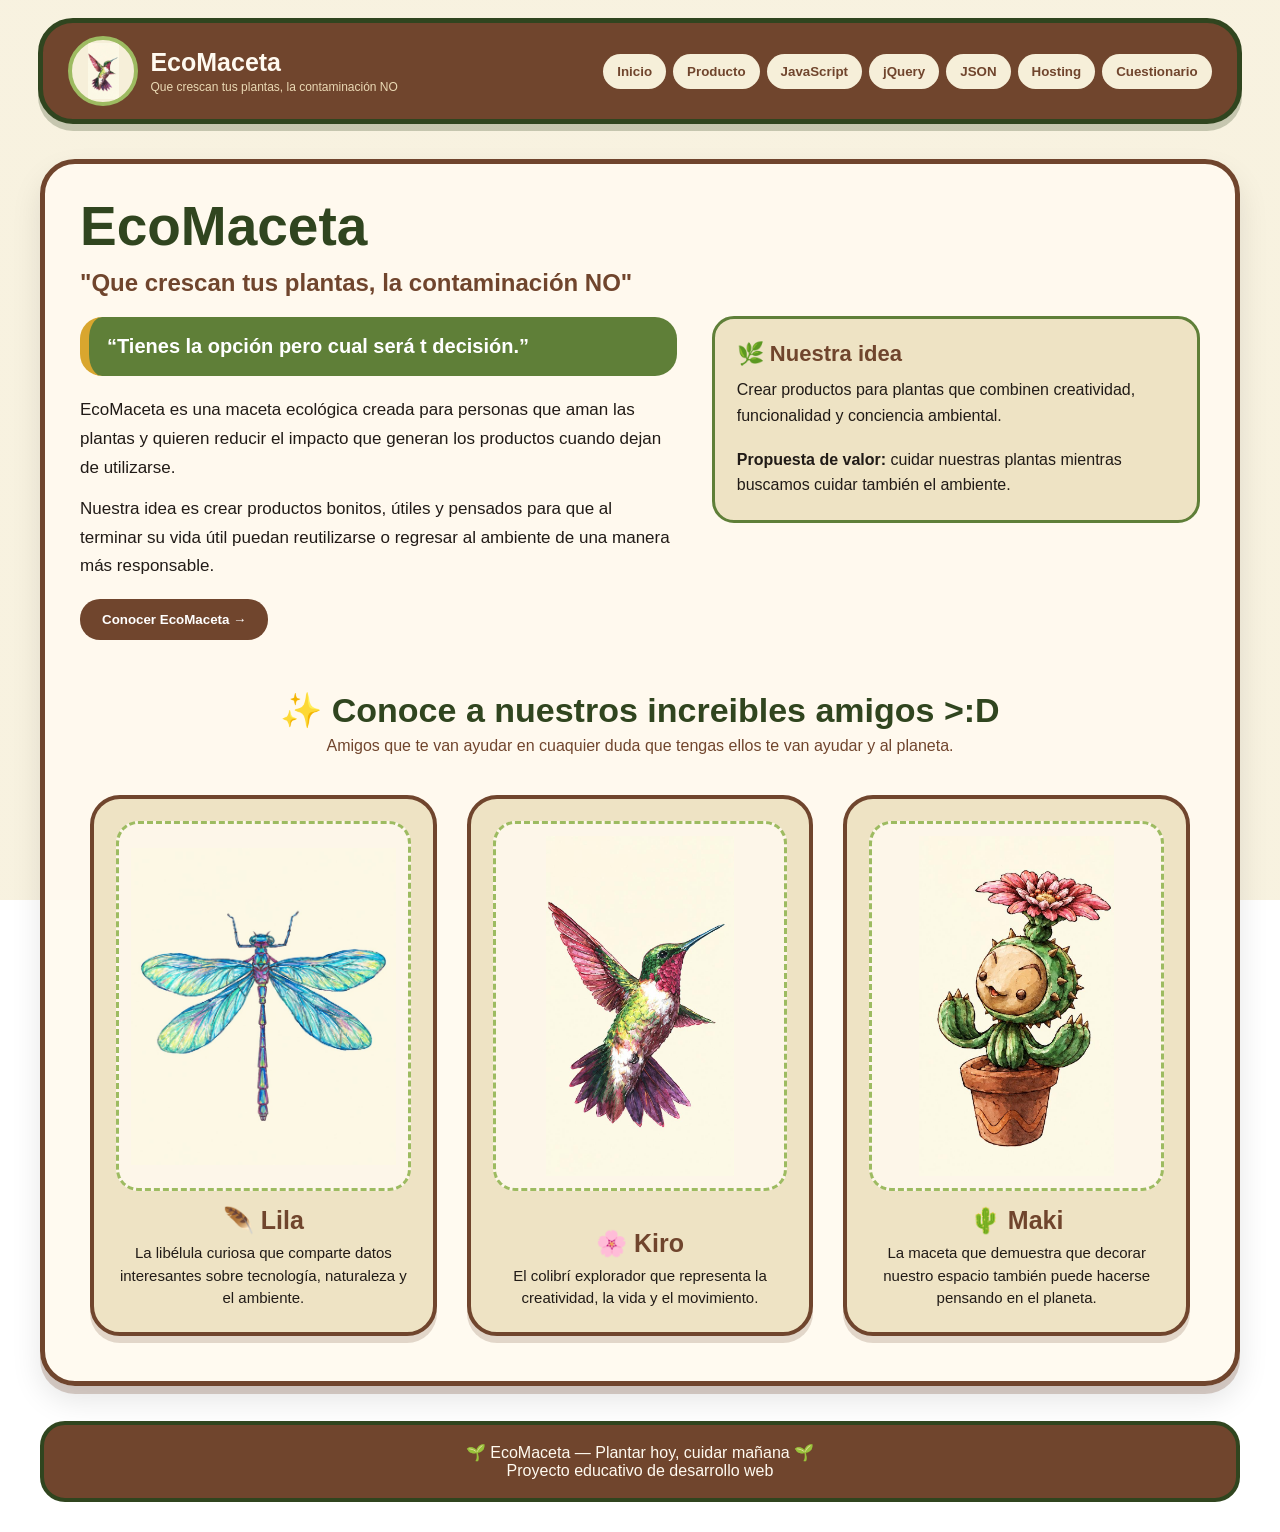
==== index.html @ 6c4f4647 "actualizado" ====
<!DOCTYPE html>
<html lang="es">

<head>

    <meta charset="UTF-8">

    <meta name="viewport" content="width=device-width, initial-scale=1.0">

    <title>EcoMaceta | No te vas arrepentir</title>


    <style>

        /* =====================================================
           PALETA DE COLORES
        ===================================================== */

        :root {

            --verde: #5F7F38;
            --verde-claro: #9DBB61;
            --verde-oscuro: #30451F;

            --cafe: #70452D;
            --cafe-claro: #A66D48;

            --crema: #F6EFD9;
            --arroz: #EEE3C4;

            --amarillo: #D9A62E;
            --rosa: #B95761;

            --negro: #211B17;
            --blanco: #FFFAF0;

        }


        /* =====================================================
           CONFIGURACIÓN GENERAL
        ===================================================== */

        * {

            margin: 0;
            padding: 0;

            box-sizing: border-box;

        }


        html {

            scroll-behavior: smooth;

        }


        body {

            font-family:
                "Trebuchet MS",
                Arial,
                sans-serif;

            color: var(--negro);


            /*
                AQUÍ PUEDES PONER TU FONDO DE PAPEL/ARROZ.

                Guarda la imagen como:

                fondo.jpg

                dentro de una carpeta llamada images.
            */

            background:

                linear-gradient(
                    rgba(246,239,217,0.82),
                    rgba(246,239,217,0.82)
                ),

                url("images/fondo.jpg");


            background-size: cover;

            background-position: center;

            background-attachment: fixed;

        }


        /* =====================================================
           ENCABEZADO
        ===================================================== */

        header {

            width: 94%;

            max-width: 1250px;

            margin: 18px auto 0;

            background: var(--cafe);

            border: 5px solid var(--verde-oscuro);

            border-radius: 35px;

            padding: 13px 25px;

            display: flex;

            justify-content: space-between;

            align-items: center;

            gap: 20px;

            box-shadow:

                0 7px 0 rgba(48,69,31,0.25);

            position: sticky;

            top: 12px;

            z-index: 1000;

        }


        /* =====================================================
           LOGO
        ===================================================== */

        .logo {

            display: flex;

            align-items: center;

            gap: 12px;

            min-width: 220px;

        }


        .logo-icon {

            width: 70px;

            height: 70px;

            background: var(--crema);

            border: 4px solid var(--verde-claro);

            border-radius: 50%;

            display: flex;

            justify-content: center;

            align-items: center;

            overflow: hidden;

            flex-shrink: 0;

        }


        /*
            AQUÍ SE MOSTRARÁ EL COLIBRÍ
        */

        .logo-icon img {

            width: 100%;

            height: 100%;

            object-fit: contain;

            padding: 3px;

        }


        .logo h1 {

            color: var(--blanco);

            font-size: 25px;

        }


        .logo p {

            color: #EAD9B4;

            font-size: 12px;

            margin-top: 3px;

        }


        /* =====================================================
           MENÚ
        ===================================================== */

        nav {

            display: flex;

            flex-wrap: wrap;

            justify-content: center;

            gap: 7px;

        }


        nav button {

            border: none;

            background: var(--crema);

            color: var(--cafe);

            padding: 10px 14px;

            border-radius: 18px;

            font-weight: bold;

            cursor: pointer;

            transition: 0.25s;

        }


        nav button:hover {

            background: var(--verde-claro);

            color: white;

            transform: translateY(-3px);

        }


        /* =====================================================
           CONTENEDOR
        ===================================================== */

        main {

            width: 94%;

            max-width: 1200px;

            margin: 35px auto;

        }


        .pagina {

            display: none;

            animation: aparecer 0.5s ease;

        }


        .pagina.activa {

            display: block;

        }


        @keyframes aparecer {

            from {

                opacity: 0;

                transform: translateY(15px);

            }

            to {

                opacity: 1;

                transform: translateY(0);

            }

        }


        /* =====================================================
           TARJETA PRINCIPAL
        ===================================================== */

        .contenedor {

            background:

                rgba(255,250,240,0.95);

            border: 5px solid var(--cafe);

            border-radius: 35px;

            padding: 35px;

            box-shadow:

                0 8px 0 rgba(112,69,45,0.25),

                0 15px 30px rgba(0,0,0,0.10);

        }


        .titulo {

            text-align: center;

            margin-bottom: 30px;

        }


        .titulo h2 {

            color: var(--verde-oscuro);

            font-size: 42px;

        }


        .titulo p {

            color: var(--cafe);

            margin-top: 8px;

            font-size: 17px;

        }


        /* =====================================================
           INICIO
        ===================================================== */

        .hero {

            display: grid;

            grid-template-columns:
                1.1fr
                0.9fr;

            gap: 35px;

            align-items: center;

        }


        .hero-text h2 {

            font-size: 55px;

            color: var(--verde-oscuro);

            line-height: 1;

        }


        .hero-text h3 {

            color: var(--cafe);

            font-size: 24px;

            margin: 15px 0;

        }


        .hero-text p {

            line-height: 1.7;

            font-size: 17px;

        }


        .frase {

            background: var(--verde);

            color: white;

            padding: 18px;

            border-radius: 22px;

            font-size: 20px;

            font-weight: bold;

            margin: 20px 0;

            border-left:

                9px solid var(--amarillo);

        }


        .boton {

            display: inline-block;

            border: none;

            background: var(--cafe);

            color: white;

            padding: 13px 22px;

            border-radius: 20px;

            margin-top: 18px;

            font-weight: bold;

            cursor: pointer;

            transition: 0.25s;

        }


        .boton:hover {

            background: var(--verde);

            transform: scale(1.04);

        }


        /* =====================================================
           ESPACIO PARA LAS 3 MASCOTAS
        ===================================================== */

        .titulo-mascotas {

            text-align: center;

            margin-top: 50px;

            margin-bottom: 25px;

        }


        .titulo-mascotas h2 {

            color: var(--verde-oscuro);

            font-size: 34px;

        }


        .titulo-mascotas p {

            color: var(--cafe);

            margin-top: 7px;

        }


        .personajes {

            display: grid;

            grid-template-columns:

                repeat(3, 1fr);

            gap: 30px;

            margin-top: 30px;

            padding: 10px;

        }


        /*
            TARJETAS GRANDES PARA LAS MASCOTAS
        */

        .personaje {

            background: var(--arroz);

            border:

                4px solid var(--cafe);

            border-radius: 30px;

            padding: 22px;

            text-align: center;

            min-height: 500px;

            display: flex;

            flex-direction: column;

            justify-content: space-between;

            transition: 0.3s;

            box-shadow:

                0 7px 0 rgba(112,69,45,0.20);

        }


        .personaje:hover {

            transform:

                translateY(-8px)
                rotate(-1deg);

            border-color: var(--verde);

            box-shadow:

                0 12px 0 rgba(95,127,56,0.25);

        }


        /*
            ESPACIO GRANDE PARA CADA DIBUJO
        */

        .personaje img {

            width: 100%;

            height: 370px;

            object-fit: contain;

            border-radius: 22px;

            background:

                rgba(255,250,240,0.85);

            border:

                3px dashed var(--verde-claro);

            padding: 12px;

            transition: 0.3s;

        }


        .personaje:hover img {

            transform: scale(1.03);

        }


        .personaje h3 {

            margin-top: 15px;

            color: var(--cafe);

            font-size: 25px;

        }


        .personaje p {

            margin-top: 7px;

            font-size: 15px;

            line-height: 1.5;

        }


        /* =====================================================
           TARJETAS DE INFORMACIÓN
        ===================================================== */

        .tarjetas {

            display: grid;

            grid-template-columns:

                repeat(2,1fr);

            gap: 20px;

        }


        .tarjeta {

            background: var(--arroz);

            border:

                3px solid var(--verde);

            border-radius: 22px;

            padding: 22px;

        }


        .tarjeta h3 {

            color: var(--cafe);

            margin-bottom: 10px;

            font-size: 22px;

        }


        .tarjeta p {

            line-height: 1.6;

        }


        .tarjeta ul {

            padding-left: 20px;

            line-height: 1.7;

        }


        /* =====================================================
           PALETA
        ===================================================== */

        .colores {

            display: flex;

            gap: 15px;

            flex-wrap: wrap;

            margin-top: 15px;

        }


        .color {

            width: 120px;

            height: 85px;

            border-radius: 18px;

            display: flex;

            align-items: end;

            justify-content: center;

            padding: 8px;

            color: white;

            font-weight: bold;

            border:

                3px solid var(--blanco);

            box-shadow:

                0 3px 8px rgba(0,0,0,0.15);

        }


        .verde {

            background: #5F7F38;

        }


        .verde2 {

            background: #9DBB61;

        }


        .cafe {

            background: #70452D;

        }


        .amarillo {

            background: #D9A62E;

        }


        .rosa {

            background: #B95761;

        }


        /* =====================================================
           CÓDIGO
        ===================================================== */

        .codigo {

            background: #211B17;

            color: #E9DBA9;

            padding: 20px;

            border-radius: 18px;

            margin-top: 20px;

            overflow-x: auto;

            font-family:

                Consolas,
                monospace;

        }


        .comparacion {

            display: grid;

            grid-template-columns:

                1fr 1fr;

            gap: 20px;

            margin-top: 20px;

        }


        .ejemplo {

            padding: 20px;

            border-radius: 20px;

            background: var(--arroz);

            border:

                3px solid var(--verde);

        }


        /* =====================================================
           DATO DE LA LIBÉLULA
        ===================================================== */

        .dato {

            display: flex;

            gap: 18px;

            align-items: center;

            background: #E6EFD0;

            border:

                4px solid var(--verde);

            border-radius: 25px;

            padding: 20px;

            margin-top: 25px;

        }


        .dato .mini {

            width: 90px;

            height: 90px;

            border-radius: 50%;

            background: var(--blanco);

            display: flex;

            align-items: center;

            justify-content: center;

            overflow: hidden;

            flex-shrink: 0;

        }


        .dato .mini img {

            width: 100%;

            height: 100%;

            object-fit: contain;

        }


        /* =====================================================
           CUESTIONARIO
        ===================================================== */

        .dialogo {

            display: flex;

            gap: 15px;

            align-items: flex-start;

            margin: 25px 0;

        }


        .avatar {

            width: 80px;

            height: 80px;

            flex-shrink: 0;

            background: var(--crema);

            border:

                4px solid var(--cafe);

            border-radius: 50%;

            display: flex;

            justify-content: center;

            align-items: center;

            overflow: hidden;

        }


        .avatar img {

            width: 100%;

            height: 100%;

            object-fit: contain;

        }


        .burbuja {

            background: var(--arroz);

            border:

                3px solid var(--cafe);

            padding: 18px 20px;

            border-radius: 20px;

            width: 100%;

        }


        .burbuja strong {

            color: var(--cafe);

            font-size: 18px;

        }


        .burbuja p {

            margin-top: 7px;

            line-height: 1.5;

        }


        .opciones {

            display: flex;

            flex-direction: column;

            gap: 8px;

            margin-top: 15px;

        }


        .opciones button {

            text-align: left;

            padding: 12px;

            border:

                2px solid var(--verde);

            border-radius: 13px;

            background: var(--blanco);

            cursor: pointer;

            transition: 0.2s;

        }


        .opciones button:hover {

            background: var(--verde-claro);

            color: white;

        }


        .resultado {

            margin-top: 12px;

            font-weight: bold;

        }


        /* =====================================================
           FOOTER
        ===================================================== */

        footer {

            text-align: center;

            margin: 30px auto;

            width: 94%;

            max-width: 1200px;

            background: var(--cafe);

            color: var(--blanco);

            padding: 18px;

            border-radius: 25px;

            border:

                4px solid var(--verde-oscuro);

        }


        /* =====================================================
           RESPONSIVE
        ===================================================== */

        @media(max-width: 900px) {

            header {

                flex-direction: column;

            }


            .hero {

                grid-template-columns: 1fr;

            }


            .personajes {

                grid-template-columns: 1fr;

            }


            .personaje {

                min-height: 500px;

            }


            .personaje img {

                height: 380px;

            }


            .tarjetas {

                grid-template-columns: 1fr;

            }


            .comparacion {

                grid-template-columns: 1fr;

            }

        }


        @media(max-width: 600px) {

            .contenedor {

                padding: 20px;

            }


            .hero-text h2 {

                font-size: 42px;

            }


            .titulo h2 {

                font-size: 32px;

            }


            nav button {

                font-size: 12px;

                padding: 8px 10px;

            }


            .personaje img {

                height: 320px;

            }

        }

    </style>

</head>


<body>


<!-- =====================================================
     ENCABEZADO
===================================================== -->

<header>


    <div class="logo">


        <!--
            EL COLIBRÍ SERÁ EL LOGO.

            Guarda tu dibujo como:

            images/colibri.png
        -->

        <div class="logo-icon">

            <img
                src="imagenes/sssssss.jpg"
                alt="Colibrí de EcoMaceta"
            >

        </div>


        <div>

            <h1>EcoMaceta</h1>

            <p>
                Que crescan tus plantas, la contaminación NO
            </p>

        </div>


    </div>


    <!-- =================================================
         MENÚ
    ================================================= -->

    <nav>

        <button
            onclick="mostrarPagina('inicio')">

            Inicio

        </button>


        <button
            onclick="mostrarPagina('producto')">

            Producto

        </button>


        <button
            onclick="mostrarPagina('javascript')">

            JavaScript

        </button>


        <button
            onclick="mostrarPagina('jquery')">

            jQuery

        </button>


        <button
            onclick="mostrarPagina('json')">

            JSON

        </button>


        <button
            onclick="mostrarPagina('hosting')">

            Hosting

        </button>


        <button
            onclick="mostrarPagina('cuestionario')">

            Cuestionario

        </button>

    </nav>


</header>



<!-- =====================================================
     CONTENIDO
===================================================== -->

<main>


<!-- =====================================================
     PÁGINA INICIO
===================================================== -->

<section
    id="inicio"
    class="pagina activa">


    <div class="contenedor">


        <div class="hero">


            <div class="hero-text">


                <h2>
                    EcoMaceta
                </h2>


                <h3>
                    "Que crescan tus plantas, la contaminación NO"
                </h3>


                <div class="frase">

                    “Tienes la opción pero cual será t decisión.”

                </div>


                <p>

                    EcoMaceta es una maceta ecológica
                    creada para personas que aman las
                    plantas y quieren reducir el impacto
                    que generan los productos cuando
                    dejan de utilizarse.

                </p>


                <p style="margin-top:12px;">

                    Nuestra idea es crear productos
                    bonitos, útiles y pensados para que
                    al terminar su vida útil puedan
                    reutilizarse o regresar al ambiente
                    de una manera más responsable.

                </p>


                <button
                    class="boton"
                    onclick="mostrarPagina('producto')">

                    Conocer EcoMaceta →

                </button>


            </div>



            <div class="tarjeta">


                <h3>
                    🌿 Nuestra idea
                </h3>


                <p>

                    Crear productos para plantas que
                    combinen creatividad, funcionalidad
                    y conciencia ambiental.

                </p>


                <br>


                <p>

                    <strong>
                        Propuesta de valor:
                    </strong>

                    cuidar nuestras plantas mientras
                    buscamos cuidar también el ambiente.

                </p>


            </div>


        </div>



        <!-- =================================================
             MASCOTAS
        ================================================= -->

        <div class="titulo-mascotas">


            <h2>
                ✨ Conoce a nuestros increibles amigos >:D
            </h2>


            <p>
                Amigos que te van ayudar en cuaquier duda que tengas ellos te van ayudar y al planeta.
            </p>


        </div>



        <div class="personajes">


            <!-- =================================================
                 LIBÉLULA
            ================================================= -->

            <div class="personaje">


                <img
                    src="imagenes/ooo.jpg"
                    alt="Libélula de EcoMaceta"
                >


                <div>

                    <h3>
                        🪶 Lila
                    </h3>


                    <p>

                        La libélula curiosa que comparte
                        datos interesantes sobre tecnología,
                        naturaleza y el ambiente.

                    </p>

                </div>


            </div>



            <!-- =================================================
                 COLIBRÍ
            ================================================= -->

            <div class="personaje">


                <img
                    src="imagenes/sssssss.jpg"
                    alt="Colibrí de EcoMaceta"
                >


                <div>

                    <h3>
                        🌸 Kiro
                    </h3>
                    
                    <p>

                        El colibrí explorador que representa
                        la creatividad, la vida y el movimiento.

                    </p>

                </div>


            </div>



            <!-- =================================================
                 MACETA
            ================================================= -->

            <div class="personaje">


                <img
                    src="imagenes/uuuuuuuuu.jpg"
                    alt="Maceta de EcoMaceta"
                >


                <div>

                    <h3>
                        🌵 Maki
                    </h3>


                    <p>

                        La maceta que demuestra que decorar
                        nuestro espacio también puede hacerse
                        pensando en el planeta.

                    </p>

                </div>


            </div>


        </div>


    </div>


</section>



<!-- =====================================================
     PÁGINA PRODUCTO
===================================================== -->

<section
    id="producto"
    class="pagina">


    <div class="contenedor">


        <div class="titulo">

            <h2>
                🌱 Nuestro producto
            </h2>

            <p>
                Una maceta que para las personas que quiere ayudar a plantar tambien no contaminen ayudando a nuestra querida madre naturaleza 
            </p>

        </div>



        <div class="tarjetas">


            <div class="tarjeta">

                <h3>
                    ¿Qué es EcoMaceta?
                </h3>

                <p>

                    EcoMaceta es una maceta diseñada
                    para cultivar diferentes tipos de
                    plantas.

                    Su característica principal es
                    buscar una alternativa más
                    responsable para cuando el producto
                    ya no se utilice.

                </p>

            </div>



            <div class="tarjeta">

                <h3>
                    🎯 Público objetivo
                </h3>

                <p>

                    Personas que tienen plantas en casa,
                    estudiantes, jóvenes, familias y
                    cualquier persona interesada en
                    decorar sus espacios de una manera
                    más amigable con el ambiente.

                </p>

            </div>



            <div class="tarjeta">

                <h3>
                    💡 Propuesta de valor
                </h3>

                <p>

                    Una maceta atractiva, funcional y
                    pensada desde el principio para
                    disminuir residuos y fomentar el
                    cuidado de las plantas.

                </p>

            </div>



            <div class="tarjeta">

                <h3>
                    💰 Precio
                </h3>

                <p>

                    El precio dependería del tamaño y
                    los materiales utilizados.

                    La idea es mantener un precio
                    accesible para estudiantes y
                    familias.

                </p>

            </div>



            <div class="tarjeta">

                <h3>
                    🛒 Forma de venta
                </h3>

                <p>

                    Se puede vender mediante redes
                    sociales, pedidos directos y
                    nuestra página web.

                </p>

            </div>



            <div class="tarjeta">

                <h3>
                    📱 Publicidad
                </h3>

                <p>

                    Se pueden utilizar Instagram,
                    TikTok y Facebook para mostrar
                    nuestros diseños, plantas,
                    personajes y consejos.

                </p>

            </div>



            <div class="tarjeta">

                <h3>
                    🚀 Lanzamiento
                </h3>

                <p>

                    Para el lanzamiento se pueden
                    publicar imágenes del producto,
                    presentar a las mascotas y crear
                    una promoción para los primeros
                    compradores.

                </p>

            </div>



            <div class="tarjeta">

                <h3>
                    💚 Servicio postventa
                </h3>

                <p>

                    Brindar recomendaciones para cuidar
                    la maceta, resolver dudas y recibir
                    comentarios de los clientes.

                </p>

            </div>


        </div>



        <!-- =================================================
             PALETA
        ================================================= -->

        <div
            class="tarjeta"
            style="margin-top:25px;">


            <h3>
                🎨 Identidad y paleta de colores
            </h3>


            <p>

                Los colores mezclan tonos naturales
                con colores cálidos para que la marca
                se vea ecológica, creativa y diferente.

            </p>


            <div class="colores">


                <div class="color verde">

                    #5F7F38

                </div>


                <div class="color verde2">

                    #9DBB61

                </div>


                <div class="color cafe">

                    #70452D

                </div>


                <div class="color amarillo">

                    #D9A62E

                </div>


                <div class="color rosa">

                    #B95761

                </div>


            </div>


        </div>


    </div>


</section>



<!-- =====================================================
     JAVASCRIPT
===================================================== -->

<section
    id="javascript"
    class="pagina">


    <div class="contenedor">


        <div class="titulo">

            <h2>
                💻 JavaScript
            </h2>

            <p>
                El comportamiento de una página web.
            </p>

        </div>


        <div class="tarjeta">

            <h3>
                ¿Qué es JavaScript?
            </h3>

            <p>

                JavaScript es un lenguaje de programación
                utilizado para agregar interactividad y
                comportamiento a las páginas web.

            </p>


            <br>


            <p>

                HTML crea la estructura,
                CSS se encarga del diseño y
                JavaScript permite que la página
                reaccione a las acciones del usuario.

            </p>

        </div>



        <div class="comparacion">


            <div class="ejemplo">

                <h3>
                    HTML
                </h3>

                <p>
                    Crea la estructura de la página.
                </p>

            </div>


            <div class="ejemplo">

                <h3>
                    CSS
                </h3>

                <p>
                    Controla colores, tamaños y diseño.
                </p>

            </div>


            <div class="ejemplo">

                <h3>
                    JavaScript
                </h3>

                <p>
                    Agrega acciones e interactividad.
                </p>

            </div>


        </div>



        <div class="codigo">

<pre>
let producto = "EcoMaceta";

function saludar() {

    alert("¡Bienvenido a EcoMaceta!");

}

document
    .querySelector("#saludo")
    .addEventListener("click", saludar);
</pre>

        </div>



        <button
            id="saludo"
            class="boton">

            Probar JavaScript

        </button>


    </div>


</section>



<!-- =====================================================
     JQUERY
===================================================== -->

<section
    id="jquery"
    class="pagina">


    <div class="contenedor">


        <div class="titulo">

            <h2>
                ✨ jQuery
            </h2>

            <p>
                Una librería que facilita el uso de JavaScript.
            </p>

        </div>



        <div class="tarjeta">

            <h3>
                ¿Qué es jQuery?
            </h3>

            <p>

                jQuery es una librería de JavaScript
                que nació para hacer más sencilla
                la manipulación de elementos,
                eventos, animaciones y efectos
                en páginas web.

            </p>


            <br>


            <p>

                Una de sus características más
                conocidas es el uso del símbolo
                <strong>$</strong> para seleccionar
                elementos.

            </p>

        </div>



        <div class="codigo">

<pre>
$("#mensaje").fadeIn();

$("#menu").slideToggle();
</pre>

        </div>



        <div
            class="tarjeta"
            style="margin-top:20px;">


            <h3>
                Ventajas
            </h3>


            <ul>

                <li>
                    Sintaxis sencilla.
                </li>

                <li>
                    Facilita algunas animaciones.
                </li>

                <li>
                    Fue muy útil para compatibilidad
                    entre navegadores.
                </li>

            </ul>


            <br>


            <h3>
                Desventajas
            </h3>


            <ul>

                <li>
                    JavaScript moderno puede hacer
                    muchas de estas tareas sin jQuery.
                </li>

                <li>
                    Puede ser innecesario en proyectos
                    pequeños.
                </li>

            </ul>


        </div>


    </div>


</section>



<!-- =====================================================
     JSON
===================================================== -->

<section
    id="json"
    class="pagina">


    <div class="contenedor">


        <div class="titulo">

            <h2>
                📦 JSON
            </h2>

            <p>
                Datos organizados para que las aplicaciones puedan comunicarse.
            </p>

        </div>



        <div class="tarjeta">

            <h3>
                ¿Qué significa JSON?
            </h3>

            <p>

                JSON significa JavaScript Object
                Notation.

                Es un formato utilizado para organizar
                y transmitir información entre
                aplicaciones y servidores.

            </p>

        </div>



        <div class="comparacion">


            <div class="ejemplo">

                <h3>
                    Objeto JavaScript
                </h3>


                <div class="codigo">

<pre>
const planta = {

    nombre: "Cactus",

    color: "verde",

    precio: 8

};
</pre>

                </div>

            </div>



            <div class="ejemplo">

                <h3>
                    JSON
                </h3>


                <div class="codigo">

<pre>
{

    "nombre": "Cactus",

    "color": "verde",

    "precio": 8

}
</pre>

                </div>

            </div>


        </div>



        <!-- =================================================
             DATO DE LA LIBÉLULA
        ================================================= -->

        <div class="dato">


            <div class="mini">

                <img
                    src="imagenes/uuuuuuuuu.jpg"
                    alt="Libélula">

            </div>


            <div>

                <strong>
                    Lila dice:
                </strong>


                <p>

                    “¡Dato curioso! JSON permite que
                    una página web pueda recibir
                    información organizada desde
                    un servidor o una API apoco no esta chido??!!”

                </p>

            </div>


        </div>


    </div>


</section>



<!-- =====================================================
     HOSTING Y DOMINIOS
===================================================== -->

<section
    id="hosting"
    class="pagina">


    <div class="contenedor">


        <div class="titulo">

            <h2>
                🌐 Web Hosting y Dominios
            </h2>

            <p>
                ¿Cómo llega una página web a Internet?
            </p>

        </div>



        <div class="tarjetas">


            <div class="tarjeta">

                <h3>
                    ☁️ Web Hosting
                </h3>

                <p>

                    Es el servicio que permite guardar
                    los archivos de una página web
                    en un servidor para que otras
                    personas puedan acceder a ella
                    mediante Internet.

                </p>

            </div>



            <div class="tarjeta">

                <h3>
                    📌 Tipos de Hosting
                </h3>

                <ul>

                    <li>
                        Hosting compartido.
                    </li>

                    <li>
                        VPS.
                    </li>

                    <li>
                        Hosting en la nube.
                    </li>

                </ul>

            </div>



            <div class="tarjeta">

                <h3>
                    ▲ Vercel
                </h3>

                <p>

                    Vercel permite desplegar proyectos
                    web conectando un repositorio de
                    código para que pueda estar
                    disponible públicamente en Internet.

                </p>

            </div>



            <div class="tarjeta">

                <h3>
                    🔗 Dominio
                </h3>

                <p>

                    Un dominio es el nombre que
                    utilizamos para encontrar una
                    página web.

                </p>


                <br>


                <strong>
                    ecomaceta.com
                </strong>

            </div>



            <div class="tarjeta">

                <h3>
                    🌎 TLD
                </h3>

                <p>

                    Es la parte final de un dominio.

                </p>


                <br>


                <strong>
                    .com &nbsp; .net &nbsp; .org
                </strong>

            </div>



            <div class="tarjeta">

                <h3>
                    📂 Subdominio
                </h3>

                <p>

                    Es una sección adicional
                    de un dominio.

                </p>


                <br>


                <strong>
                    blog.ecomaceta.com
                </strong>

            </div>


        </div>



        <div
            class="tarjeta"
            style="margin-top:25px;">


            <h3>
                🔄 Propagación DNS
            </h3>


            <p>

                Cuando se conecta un dominio con
                un sitio web, los cambios de DNS
                pueden tardar un tiempo en actualizarse
                y llegar a diferentes servidores.

            </p>


            <div class="frase">

                Dominio
                →
                DNS
                →
                Servidor
                →
                Página web

            </div>


        </div>


    </div>


</section>



<!-- =====================================================
     CUESTIONARIO
===================================================== -->

<section
    id="cuestionario"
    class="pagina">


    <div class="contenedor">


        <div class="titulo">

            <h2>
                🧠 Cuestionario Web
            </h2>

            <p>

                ¡Ayuda a nuestras mascotas a
                comprobar cuánto aprendiste!

            </p>

        </div>



        <!-- PREGUNTA 1 -->

        <div class="dialogo">


            <div class="avatar">

                <img
                    src="imagenes/ooo.jpg"
                    alt="Lila">

            </div>


            <div class="burbuja">


                <strong>
                    Lila, la libélula:
                </strong>


                <p>

                    ¿Qué tecnología se utiliza
                    principalmente para agregar
                    comportamiento e interactividad
                    a una página web?

                </p>



                <div class="opciones">


                    <button
                        onclick="respuesta(this,false)">

                        A) HTML

                    </button>


                    <button
                        onclick="respuesta(this,false)">

                        B) CSS

                    </button>


                    <button
                        onclick="respuesta(this,true)">

                        C) JavaScript

                    </button>


                    <button
                        onclick="respuesta(this,false)">

                        D) JSON

                    </button>


                </div>


                <div class="resultado"></div>


            </div>


        </div>



        <!-- PREGUNTA 2 -->

        <div class="dialogo">


            <div class="avatar">

                <img
                    src="imagenes/ooo.jpg"
                    alt="Kiro">

            </div>


            <div class="burbuja">


                <strong>
                    Kiro, el colibrí:
                </strong>


                <p>

                    ¿Para qué sirve principalmente JSON?

                </p>



                <div class="opciones">


                    <button
                        onclick="respuesta(this,false)">

                        A) Para cambiar colores

                    </button>


                    <button
                        onclick="respuesta(this,true)">

                        B) Para organizar e intercambiar datos

                    </button>


                    <button
                        onclick="respuesta(this,false)">

                        C) Para crear dominios

                    </button>


                    <button
                        onclick="respuesta(this,false)">

                        D) Para editar imágenes

                    </button>


                </div>


                <div class="resultado"></div>


            </div>


        </div>



        <!-- PREGUNTA 3 -->

        <div class="dialogo">


            <div class="avatar">

                <img
                    src="imagenes/ooo.jpg"
                    alt="Maki">

            </div>


            <div class="burbuja">


                <strong>
                    Maki, la maceta:
                </strong>


                <p>
                    ¿Qué es un dominio?
                </p>



                <div class="opciones">


                    <button
                        onclick="respuesta(this,true)">

                        A) El nombre utilizado para encontrar un sitio web

                    </button>


                    <button
                        onclick="respuesta(this,false)">

                        B) Un lenguaje de programación

                    </button>


                    <button
                        onclick="respuesta(this,false)">

                        C) Un tipo de planta

                    </button>


                    <button
                        onclick="respuesta(this,false)">

                        D) Una imagen para una página

                    </button>


                </div>


                <div class="resultado"></div>


            </div>


        </div>



        <!-- PREGUNTA 4 -->

        <div class="dialogo">


            <div class="avatar">

                <img
                    src="imagenes/ooo.jpg"
                    alt="Lila">

            </div>


            <div class="burbuja">


                <strong>
                    Lila:
                </strong>


                <p>

                    ¿Qué hace principalmente un
                    servicio de Web Hosting?

                </p>



                <div class="opciones">


                    <button
                        onclick="respuesta(this,false)">

                        A) Crea dibujos

                    </button>


                    <button
                        onclick="respuesta(this,false)">

                        B) Cambia el nombre de una planta

                    </button>


                    <button
                        onclick="respuesta(this,true)">

                        C) Guarda los archivos del sitio para que pueda ser accesible

                    </button>


                    <button
                        onclick="respuesta(this,false)">

                        D) Crea preguntas

                    </button>


                </div>


                <div class="resultado"></div>


            </div>


        </div>



        <!-- PREGUNTA 5 -->

        <div class="dialogo">


            <div class="avatar">

                <img
                    src="imagenes/ooo.jpg"
                    alt="Kiro">

            </div>


            <div class="burbuja">


                <strong>
                    Kiro:
                </strong>


                <p>

                    ¿Cuál de estos es un ejemplo
                    de TLD?

                </p>



                <div class="opciones">


                    <button
                        onclick="respuesta(this,false)">

                        A) www

                    </button>


                    <button
                        onclick="respuesta(this,true)">

                        B) .com

                    </button>


                    <button
                        onclick="respuesta(this,false)">

                        C) https

                    </button>


                    <button
                        onclick="respuesta(this,false)">

                        D) HTML

                    </button>


                </div>


                <div class="resultado"></div>


            </div>


        </div>



        <!-- PREGUNTA 6 -->

        <div class="dialogo">


            <div class="avatar">

                <img
                    src="imagenes/ooo.jpg"
                    alt="Maki">

            </div>


            <div class="burbuja">


                <strong>
                    Maki:
                </strong>


                <p>

                    ¿Qué tecnología se caracteriza
                    por utilizar el símbolo "$"
                    para seleccionar elementos?

                </p>



                <div class="opciones">


                    <button
                        onclick="respuesta(this,false)">

                        A) JSON

                    </button>


                    <button
                        onclick="respuesta(this,false)">

                        B) HTML

                    </button>


                    <button
                        onclick="respuesta(this,true)">

                        C) jQuery

                    </button>


                    <button
                        onclick="respuesta(this,false)">

                        D) DNS

                    </button>


                </div>


                <div class="resultado"></div>


            </div>


        </div>



        <div class="dato">


            <div class="mini">

                <img
                    src="imagenes/ooo.jpg"
                    alt="Libélula">

            </div>


            <div>

                <strong>
                    Lila dice:
                </strong>


                <p>

                    " aver si tas buso ”

                </p>

            </div>


        </div>


    </div>


</section>


</main>



<!-- =====================================================
     PIE DE PÁGINA
===================================================== -->

<footer>

    🌱 EcoMaceta — Plantar hoy, cuidar mañana 🌱

    <br>

    Proyecto educativo de desarrollo web

</footer>



<!-- =====================================================
     JAVASCRIPT
===================================================== -->

<script>


    /* =====================================================
       CAMBIAR ENTRE PÁGINAS
    ===================================================== */

    function mostrarPagina(id) {


        const paginas =
            document.querySelectorAll(".pagina");


        paginas.forEach(function(pagina) {

            pagina.classList.remove("activa");

        });


        const paginaSeleccionada =
            document.getElementById(id);


        paginaSeleccionada
            .classList
            .add("activa");


        window.scrollTo({

            top: 0,

            behavior: "smooth"

        });

    }



    /* =====================================================
       RESPUESTAS DEL CUESTIONARIO
    ===================================================== */

    function respuesta(boton, correcta) {


        const contenedor =
            boton.parentElement;


        const resultado =
            contenedor.nextElementSibling;


        const botones =
            contenedor.querySelectorAll("button");


        botones.forEach(function(boton) {

            boton.disabled = true;

        });


        if (correcta) {


            resultado.textContent =
                "✓ ¡Correcto! la mera verdura 🌱";


            resultado.style.color =
                "#5F7F38";


        } else {


            resultado.textContent =
                "✗ No es correcto.Mejor nadota ";


            resultado.style.color =
                "#B95761";

        }

    }



    /* =====================================================
       EVENTO DE JAVASCRIPT
    ===================================================== */

    const botonSaludo =
        document.querySelector("#saludo");


    if (botonSaludo) {


        botonSaludo.addEventListener(
            "click",

            function() {


                alert(

                    "🌱 ¡Bienvenido a EcoMaceta! " +

                    "Gracias por considerar al medio ambiente " +

                    "y aprender sobre desarrollo web."

                );

            }

        );

    }


</script>


</body>

</html>
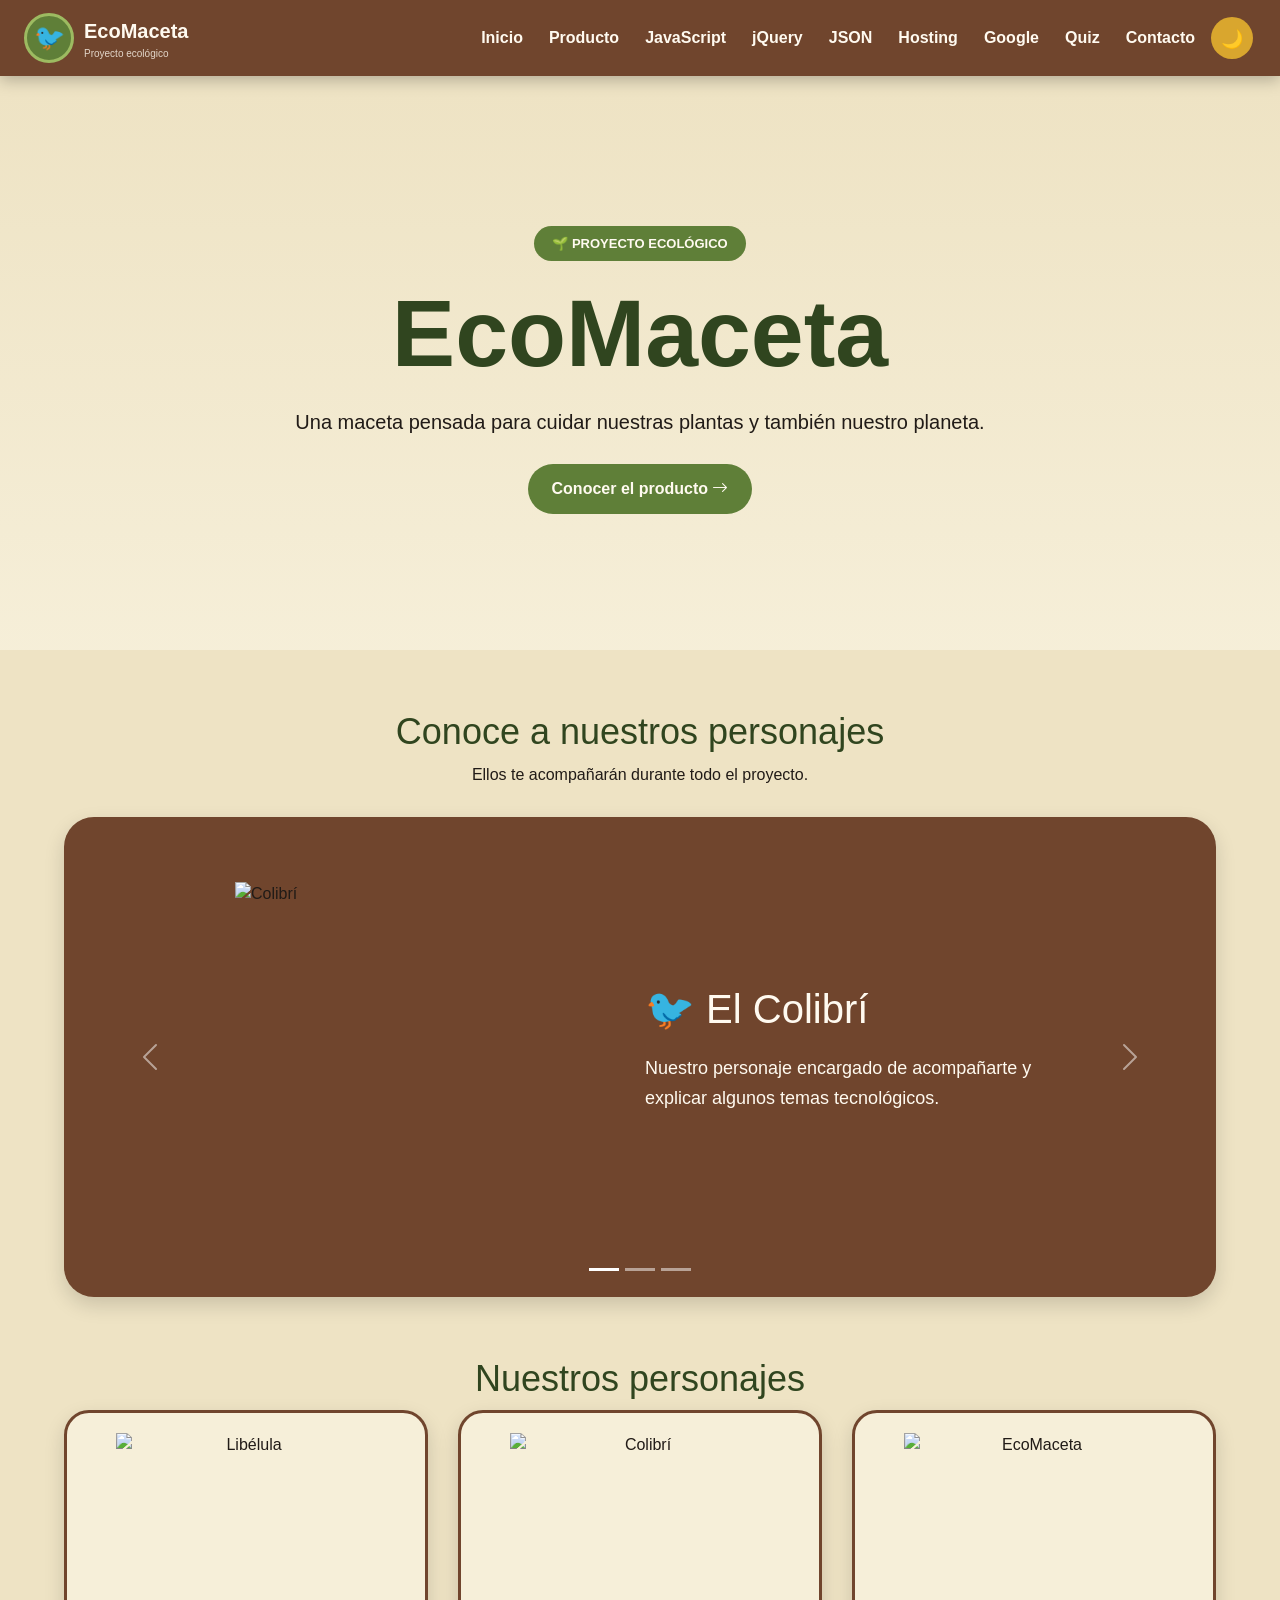
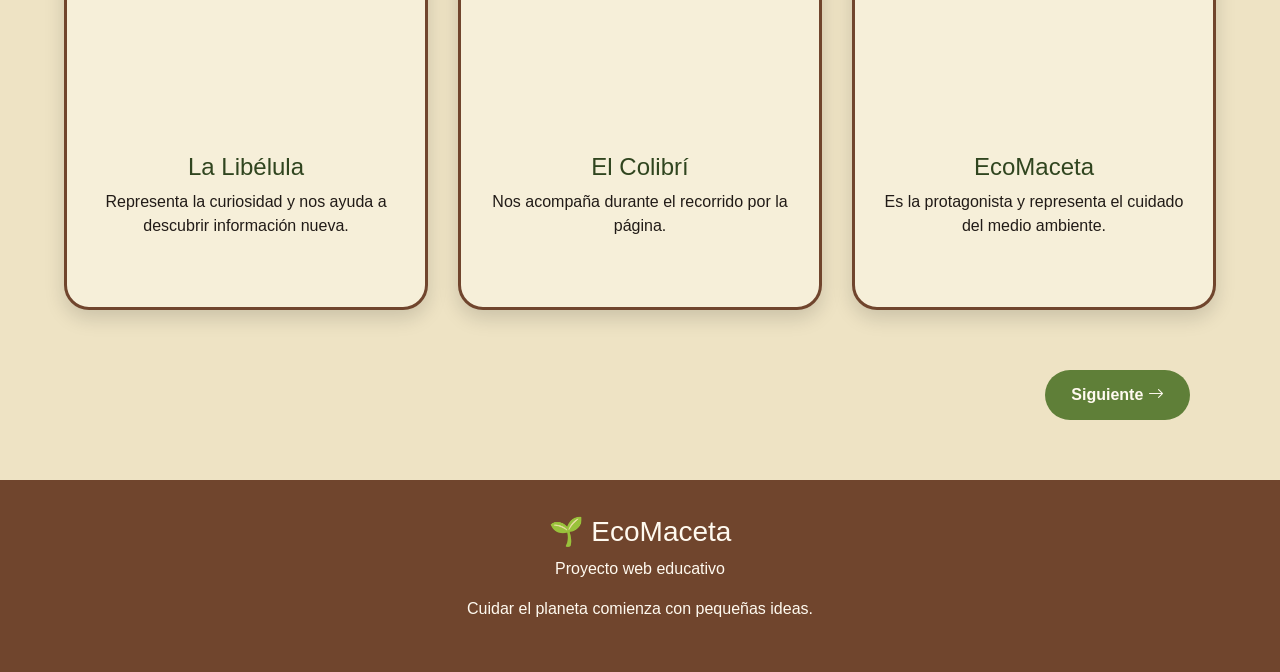
==== commit 90aac992: "windows" ====
--- a/index.html
+++ b/index.html
@@ -7,1165 +7,20 @@
 
     <meta name="viewport" content="width=device-width, initial-scale=1.0">
 
-    <title>EcoMaceta | No te vas arrepentir</title>
-
-
-    <style>
-
-        /* =====================================================
-           PALETA DE COLORES
-        ===================================================== */
-
-        :root {
-
-            --verde: #5F7F38;
-            --verde-claro: #9DBB61;
-            --verde-oscuro: #30451F;
-
-            --cafe: #70452D;
-            --cafe-claro: #A66D48;
-
-            --crema: #F6EFD9;
-            --arroz: #EEE3C4;
-
-            --amarillo: #D9A62E;
-            --rosa: #B95761;
-
-            --negro: #211B17;
-            --blanco: #FFFAF0;
-
-        }
-
-
-        /* =====================================================
-           CONFIGURACIÓN GENERAL
-        ===================================================== */
-
-        * {
-
-            margin: 0;
-            padding: 0;
-
-            box-sizing: border-box;
-
-        }
-
-
-        html {
-
-            scroll-behavior: smooth;
-
-        }
-
-
-        body {
-
-            font-family:
-                "Trebuchet MS",
-                Arial,
-                sans-serif;
-
-            color: var(--negro);
-
-
-            /*
-                AQUÍ PUEDES PONER TU FONDO DE PAPEL/ARROZ.
-
-                Guarda la imagen como:
-
-                fondo.jpg
-
-                dentro de una carpeta llamada images.
-            */
-
-            background:
-
-                linear-gradient(
-                    rgba(246,239,217,0.82),
-                    rgba(246,239,217,0.82)
-                ),
-
-                url("images/fondo.jpg");
-
-
-            background-size: cover;
-
-            background-position: center;
-
-            background-attachment: fixed;
-
-        }
-
-
-        /* =====================================================
-           ENCABEZADO
-        ===================================================== */
-
-        header {
-
-            width: 94%;
-
-            max-width: 1250px;
-
-            margin: 18px auto 0;
-
-            background: var(--cafe);
-
-            border: 5px solid var(--verde-oscuro);
-
-            border-radius: 35px;
-
-            padding: 13px 25px;
-
-            display: flex;
-
-            justify-content: space-between;
-
-            align-items: center;
-
-            gap: 20px;
-
-            box-shadow:
-
-                0 7px 0 rgba(48,69,31,0.25);
-
-            position: sticky;
-
-            top: 12px;
-
-            z-index: 1000;
-
-        }
-
-
-        /* =====================================================
-           LOGO
-        ===================================================== */
-
-        .logo {
-
-            display: flex;
-
-            align-items: center;
-
-            gap: 12px;
-
-            min-width: 220px;
-
-        }
-
-
-        .logo-icon {
-
-            width: 70px;
-
-            height: 70px;
-
-            background: var(--crema);
-
-            border: 4px solid var(--verde-claro);
-
-            border-radius: 50%;
-
-            display: flex;
-
-            justify-content: center;
-
-            align-items: center;
-
-            overflow: hidden;
-
-            flex-shrink: 0;
-
-        }
-
-
-        /*
-            AQUÍ SE MOSTRARÁ EL COLIBRÍ
-        */
-
-        .logo-icon img {
-
-            width: 100%;
-
-            height: 100%;
-
-            object-fit: contain;
-
-            padding: 3px;
-
-        }
-
-
-        .logo h1 {
-
-            color: var(--blanco);
-
-            font-size: 25px;
-
-        }
-
-
-        .logo p {
-
-            color: #EAD9B4;
-
-            font-size: 12px;
-
-            margin-top: 3px;
-
-        }
-
-
-        /* =====================================================
-           MENÚ
-        ===================================================== */
-
-        nav {
-
-            display: flex;
-
-            flex-wrap: wrap;
-
-            justify-content: center;
-
-            gap: 7px;
-
-        }
-
-
-        nav button {
-
-            border: none;
-
-            background: var(--crema);
-
-            color: var(--cafe);
-
-            padding: 10px 14px;
-
-            border-radius: 18px;
-
-            font-weight: bold;
-
-            cursor: pointer;
-
-            transition: 0.25s;
-
-        }
-
-
-        nav button:hover {
-
-            background: var(--verde-claro);
-
-            color: white;
-
-            transform: translateY(-3px);
-
-        }
-
-
-        /* =====================================================
-           CONTENEDOR
-        ===================================================== */
-
-        main {
-
-            width: 94%;
-
-            max-width: 1200px;
-
-            margin: 35px auto;
-
-        }
-
-
-        .pagina {
-
-            display: none;
-
-            animation: aparecer 0.5s ease;
-
-        }
-
-
-        .pagina.activa {
-
-            display: block;
-
-        }
-
-
-        @keyframes aparecer {
-
-            from {
-
-                opacity: 0;
-
-                transform: translateY(15px);
-
-            }
-
-            to {
-
-                opacity: 1;
-
-                transform: translateY(0);
-
-            }
-
-        }
-
-
-        /* =====================================================
-           TARJETA PRINCIPAL
-        ===================================================== */
-
-        .contenedor {
-
-            background:
-
-                rgba(255,250,240,0.95);
-
-            border: 5px solid var(--cafe);
-
-            border-radius: 35px;
-
-            padding: 35px;
-
-            box-shadow:
-
-                0 8px 0 rgba(112,69,45,0.25),
-
-                0 15px 30px rgba(0,0,0,0.10);
-
-        }
-
-
-        .titulo {
-
-            text-align: center;
-
-            margin-bottom: 30px;
-
-        }
-
-
-        .titulo h2 {
-
-            color: var(--verde-oscuro);
-
-            font-size: 42px;
-
-        }
-
-
-        .titulo p {
-
-            color: var(--cafe);
-
-            margin-top: 8px;
-
-            font-size: 17px;
-
-        }
-
-
-        /* =====================================================
-           INICIO
-        ===================================================== */
-
-        .hero {
-
-            display: grid;
-
-            grid-template-columns:
-                1.1fr
-                0.9fr;
-
-            gap: 35px;
-
-            align-items: center;
-
-        }
-
-
-        .hero-text h2 {
-
-            font-size: 55px;
-
-            color: var(--verde-oscuro);
-
-            line-height: 1;
-
-        }
-
-
-        .hero-text h3 {
-
-            color: var(--cafe);
-
-            font-size: 24px;
-
-            margin: 15px 0;
-
-        }
-
-
-        .hero-text p {
-
-            line-height: 1.7;
-
-            font-size: 17px;
-
-        }
-
-
-        .frase {
-
-            background: var(--verde);
-
-            color: white;
-
-            padding: 18px;
-
-            border-radius: 22px;
-
-            font-size: 20px;
-
-            font-weight: bold;
-
-            margin: 20px 0;
-
-            border-left:
-
-                9px solid var(--amarillo);
-
-        }
-
-
-        .boton {
-
-            display: inline-block;
-
-            border: none;
-
-            background: var(--cafe);
-
-            color: white;
-
-            padding: 13px 22px;
-
-            border-radius: 20px;
-
-            margin-top: 18px;
-
-            font-weight: bold;
-
-            cursor: pointer;
-
-            transition: 0.25s;
-
-        }
-
-
-        .boton:hover {
-
-            background: var(--verde);
-
-            transform: scale(1.04);
-
-        }
-
-
-        /* =====================================================
-           ESPACIO PARA LAS 3 MASCOTAS
-        ===================================================== */
-
-        .titulo-mascotas {
-
-            text-align: center;
-
-            margin-top: 50px;
-
-            margin-bottom: 25px;
-
-        }
-
-
-        .titulo-mascotas h2 {
-
-            color: var(--verde-oscuro);
-
-            font-size: 34px;
-
-        }
-
-
-        .titulo-mascotas p {
-
-            color: var(--cafe);
-
-            margin-top: 7px;
-
-        }
-
-
-        .personajes {
-
-            display: grid;
-
-            grid-template-columns:
-
-                repeat(3, 1fr);
-
-            gap: 30px;
-
-            margin-top: 30px;
-
-            padding: 10px;
-
-        }
-
-
-        /*
-            TARJETAS GRANDES PARA LAS MASCOTAS
-        */
-
-        .personaje {
-
-            background: var(--arroz);
-
-            border:
-
-                4px solid var(--cafe);
-
-            border-radius: 30px;
-
-            padding: 22px;
-
-            text-align: center;
-
-            min-height: 500px;
-
-            display: flex;
-
-            flex-direction: column;
-
-            justify-content: space-between;
-
-            transition: 0.3s;
-
-            box-shadow:
-
-                0 7px 0 rgba(112,69,45,0.20);
-
-        }
-
-
-        .personaje:hover {
-
-            transform:
-
-                translateY(-8px)
-                rotate(-1deg);
-
-            border-color: var(--verde);
-
-            box-shadow:
-
-                0 12px 0 rgba(95,127,56,0.25);
-
-        }
-
-
-        /*
-            ESPACIO GRANDE PARA CADA DIBUJO
-        */
-
-        .personaje img {
-
-            width: 100%;
-
-            height: 370px;
-
-            object-fit: contain;
-
-            border-radius: 22px;
-
-            background:
-
-                rgba(255,250,240,0.85);
-
-            border:
-
-                3px dashed var(--verde-claro);
-
-            padding: 12px;
-
-            transition: 0.3s;
-
-        }
-
-
-        .personaje:hover img {
-
-            transform: scale(1.03);
-
-        }
-
-
-        .personaje h3 {
-
-            margin-top: 15px;
-
-            color: var(--cafe);
-
-            font-size: 25px;
-
-        }
-
-
-        .personaje p {
-
-            margin-top: 7px;
-
-            font-size: 15px;
-
-            line-height: 1.5;
-
-        }
-
-
-        /* =====================================================
-           TARJETAS DE INFORMACIÓN
-        ===================================================== */
-
-        .tarjetas {
-
-            display: grid;
-
-            grid-template-columns:
-
-                repeat(2,1fr);
-
-            gap: 20px;
-
-        }
-
-
-        .tarjeta {
-
-            background: var(--arroz);
-
-            border:
-
-                3px solid var(--verde);
-
-            border-radius: 22px;
-
-            padding: 22px;
-
-        }
-
-
-        .tarjeta h3 {
-
-            color: var(--cafe);
-
-            margin-bottom: 10px;
-
-            font-size: 22px;
-
-        }
-
-
-        .tarjeta p {
-
-            line-height: 1.6;
-
-        }
-
-
-        .tarjeta ul {
-
-            padding-left: 20px;
-
-            line-height: 1.7;
-
-        }
-
-
-        /* =====================================================
-           PALETA
-        ===================================================== */
-
-        .colores {
-
-            display: flex;
-
-            gap: 15px;
-
-            flex-wrap: wrap;
-
-            margin-top: 15px;
-
-        }
-
-
-        .color {
-
-            width: 120px;
-
-            height: 85px;
-
-            border-radius: 18px;
-
-            display: flex;
-
-            align-items: end;
-
-            justify-content: center;
-
-            padding: 8px;
-
-            color: white;
-
-            font-weight: bold;
-
-            border:
-
-                3px solid var(--blanco);
-
-            box-shadow:
-
-                0 3px 8px rgba(0,0,0,0.15);
-
-        }
-
-
-        .verde {
-
-            background: #5F7F38;
-
-        }
-
-
-        .verde2 {
-
-            background: #9DBB61;
-
-        }
-
-
-        .cafe {
-
-            background: #70452D;
-
-        }
-
-
-        .amarillo {
-
-            background: #D9A62E;
-
-        }
-
-
-        .rosa {
-
-            background: #B95761;
-
-        }
-
-
-        /* =====================================================
-           CÓDIGO
-        ===================================================== */
-
-        .codigo {
-
-            background: #211B17;
-
-            color: #E9DBA9;
-
-            padding: 20px;
-
-            border-radius: 18px;
-
-            margin-top: 20px;
-
-            overflow-x: auto;
-
-            font-family:
-
-                Consolas,
-                monospace;
-
-        }
-
-
-        .comparacion {
-
-            display: grid;
-
-            grid-template-columns:
-
-                1fr 1fr;
-
-            gap: 20px;
-
-            margin-top: 20px;
-
-        }
-
-
-        .ejemplo {
-
-            padding: 20px;
-
-            border-radius: 20px;
-
-            background: var(--arroz);
-
-            border:
-
-                3px solid var(--verde);
-
-        }
-
-
-        /* =====================================================
-           DATO DE LA LIBÉLULA
-        ===================================================== */
-
-        .dato {
-
-            display: flex;
-
-            gap: 18px;
-
-            align-items: center;
-
-            background: #E6EFD0;
-
-            border:
-
-                4px solid var(--verde);
-
-            border-radius: 25px;
-
-            padding: 20px;
-
-            margin-top: 25px;
-
-        }
-
-
-        .dato .mini {
-
-            width: 90px;
-
-            height: 90px;
-
-            border-radius: 50%;
-
-            background: var(--blanco);
-
-            display: flex;
-
-            align-items: center;
-
-            justify-content: center;
-
-            overflow: hidden;
-
-            flex-shrink: 0;
-
-        }
-
-
-        .dato .mini img {
-
-            width: 100%;
-
-            height: 100%;
-
-            object-fit: contain;
-
-        }
-
-
-        /* =====================================================
-           CUESTIONARIO
-        ===================================================== */
-
-        .dialogo {
-
-            display: flex;
-
-            gap: 15px;
-
-            align-items: flex-start;
-
-            margin: 25px 0;
-
-        }
-
-
-        .avatar {
-
-            width: 80px;
-
-            height: 80px;
-
-            flex-shrink: 0;
-
-            background: var(--crema);
-
-            border:
-
-                4px solid var(--cafe);
-
-            border-radius: 50%;
-
-            display: flex;
-
-            justify-content: center;
-
-            align-items: center;
-
-            overflow: hidden;
-
-        }
-
-
-        .avatar img {
-
-            width: 100%;
-
-            height: 100%;
-
-            object-fit: contain;
-
-        }
-
-
-        .burbuja {
-
-            background: var(--arroz);
-
-            border:
-
-                3px solid var(--cafe);
-
-            padding: 18px 20px;
-
-            border-radius: 20px;
-
-            width: 100%;
-
-        }
-
-
-        .burbuja strong {
-
-            color: var(--cafe);
-
-            font-size: 18px;
-
-        }
-
-
-        .burbuja p {
-
-            margin-top: 7px;
-
-            line-height: 1.5;
-
-        }
-
-
-        .opciones {
-
-            display: flex;
-
-            flex-direction: column;
-
-            gap: 8px;
-
-            margin-top: 15px;
-
-        }
-
-
-        .opciones button {
-
-            text-align: left;
-
-            padding: 12px;
-
-            border:
-
-                2px solid var(--verde);
-
-            border-radius: 13px;
-
-            background: var(--blanco);
-
-            cursor: pointer;
-
-            transition: 0.2s;
-
-        }
-
-
-        .opciones button:hover {
-
-            background: var(--verde-claro);
-
-            color: white;
-
-        }
-
-
-        .resultado {
-
-            margin-top: 12px;
-
-            font-weight: bold;
-
-        }
-
-
-        /* =====================================================
-           FOOTER
-        ===================================================== */
-
-        footer {
-
-            text-align: center;
-
-            margin: 30px auto;
-
-            width: 94%;
-
-            max-width: 1200px;
-
-            background: var(--cafe);
-
-            color: var(--blanco);
-
-            padding: 18px;
-
-            border-radius: 25px;
-
-            border:
-
-                4px solid var(--verde-oscuro);
-
-        }
-
-
-        /* =====================================================
-           RESPONSIVE
-        ===================================================== */
-
-        @media(max-width: 900px) {
-
-            header {
-
-                flex-direction: column;
-
-            }
-
-
-            .hero {
-
-                grid-template-columns: 1fr;
-
-            }
-
-
-            .personajes {
-
-                grid-template-columns: 1fr;
-
-            }
-
-
-            .personaje {
-
-                min-height: 500px;
-
-            }
-
-
-            .personaje img {
-
-                height: 380px;
-
-            }
-
-
-            .tarjetas {
-
-                grid-template-columns: 1fr;
-
-            }
-
-
-            .comparacion {
-
-                grid-template-columns: 1fr;
-
-            }
-
-        }
-
-
-        @media(max-width: 600px) {
-
-            .contenedor {
-
-                padding: 20px;
-
-            }
-
-
-            .hero-text h2 {
-
-                font-size: 42px;
-
-            }
-
-
-            .titulo h2 {
-
-                font-size: 32px;
-
-            }
-
-
-            nav button {
-
-                font-size: 12px;
-
-                padding: 8px 10px;
-
-            }
-
-
-            .personaje img {
-
-                height: 320px;
-
-            }
-
-        }
-
-    </style>
+    <title>EcoMaceta | Proyecto Web</title>
+
+    <!-- BOOTSTRAP -->
+    <link
+        href="https://cdn.jsdelivr.net/npm/bootstrap@5.3.3/dist/css/bootstrap.min.css"
+        rel="stylesheet">
+
+    <!-- ICONOS BOOTSTRAP -->
+    <link
+        rel="stylesheet"
+        href="https://cdn.jsdelivr.net/npm/bootstrap-icons@1.11.3/font/bootstrap-icons.min.css">
+
+    <!-- NUESTRO CSS -->
+    <link rel="stylesheet" href="style.css">
 
 </head>
 
@@ -1173,725 +28,620 @@
 <body>
 
 
-<!-- =====================================================
-     ENCABEZADO
-===================================================== -->
+<!-- =========================================================
+     MENÚ
+========================================================= -->
 
 <header>
 
-
-    <div class="logo">
-
-
-        <!--
-            EL COLIBRÍ SERÁ EL LOGO.
-
-            Guarda tu dibujo como:
-
-            images/colibri.png
-        -->
-
-        <div class="logo-icon">
-
-            <img
-                src="imagenes/sssssss.jpg"
-                alt="Colibrí de EcoMaceta"
-            >
+    <nav class="navbar navbar-expand-lg fixed-top">
+
+        <div class="container-fluid px-4">
+
+            <!-- LOGO -->
+
+            <a
+                href="#"
+                class="navbar-brand logo"
+                onclick="mostrarPagina('inicio')">
+
+                <div class="logo-circular">
+                    🐦
+                </div>
+
+                <div>
+
+                    <strong>EcoMaceta</strong>
+
+                    <small>
+                        Proyecto ecológico
+                    </small>
+
+                </div>
+
+            </a>
+
+
+            <!-- BOTÓN RESPONSIVE -->
+
+            <button
+                class="navbar-toggler"
+                type="button"
+                data-bs-toggle="collapse"
+                data-bs-target="#menu">
+
+                <span class="navbar-toggler-icon"></span>
+
+            </button>
+
+
+            <!-- MENÚ -->
+
+            <div
+                class="collapse navbar-collapse"
+                id="menu">
+
+                <ul class="navbar-nav ms-auto align-items-lg-center">
+
+                    <li class="nav-item">
+                        <button onclick="mostrarPagina('inicio')">
+                            Inicio
+                        </button>
+                    </li>
+
+                    <li class="nav-item">
+                        <button onclick="mostrarPagina('producto')">
+                            Producto
+                        </button>
+                    </li>
+
+                    <li class="nav-item">
+                        <button onclick="mostrarPagina('javascript')">
+                            JavaScript
+                        </button>
+                    </li>
+
+                    <li class="nav-item">
+                        <button onclick="mostrarPagina('jquery')">
+                            jQuery
+                        </button>
+                    </li>
+
+                    <li class="nav-item">
+                        <button onclick="mostrarPagina('json')">
+                            JSON
+                        </button>
+                    </li>
+
+                    <li class="nav-item">
+                        <button onclick="mostrarPagina('hosting')">
+                            Hosting
+                        </button>
+                    </li>
+
+                    <li class="nav-item">
+                        <button onclick="mostrarPagina('google')">
+                            Google
+                        </button>
+                    </li>
+
+                    <li class="nav-item">
+                        <button onclick="mostrarPagina('quiz')">
+                            Quiz
+                        </button>
+                    </li>
+
+                    <li class="nav-item">
+                        <button onclick="mostrarPagina('contacto')">
+                            Contacto
+                        </button>
+                    </li>
+
+                    <li class="nav-item">
+
+                        <button
+                            id="modoBoton"
+                            class="modo-boton"
+                            onclick="cambiarModo()">
+
+                            🌙
+
+                        </button>
+
+                    </li>
+
+                </ul>
+
+            </div>
 
         </div>
 
-
-        <div>
-
-            <h1>EcoMaceta</h1>
+    </nav>
+
+</header>
+
+
+
+<!-- =========================================================
+     INICIO
+========================================================= -->
+
+<main id="inicio" class="pagina activa">
+
+
+    <section class="hero">
+
+        <div class="hero-contenido">
+
+            <span class="etiqueta">
+                🌱 PROYECTO ECOLÓGICO
+            </span>
+
+            <h1>
+                EcoMaceta
+            </h1>
 
             <p>
-                Que crescan tus plantas, la contaminación NO
+                Una maceta pensada para cuidar nuestras
+                plantas y también nuestro planeta.
             </p>
 
+            <button
+                class="btn btn-eco"
+                onclick="mostrarPagina('producto')">
+
+                Conocer el producto
+                <i class="bi bi-arrow-right"></i>
+
+            </button>
+
         </div>
 
-
-    </div>
-
-
-    <!-- =================================================
-         MENÚ
-    ================================================= -->
-
-    <nav>
-
-        <button
-            onclick="mostrarPagina('inicio')">
-
-            Inicio
-
-        </button>
-
-
-        <button
-            onclick="mostrarPagina('producto')">
-
-            Producto
-
-        </button>
-
-
-        <button
-            onclick="mostrarPagina('javascript')">
-
-            JavaScript
-
-        </button>
-
-
-        <button
-            onclick="mostrarPagina('jquery')">
-
-            jQuery
-
-        </button>
-
-
-        <button
-            onclick="mostrarPagina('json')">
-
-            JSON
-
-        </button>
-
-
-        <button
-            onclick="mostrarPagina('hosting')">
-
-            Hosting
-
-        </button>
-
-
-        <button
-            onclick="mostrarPagina('cuestionario')">
-
-            Cuestionario
-
-        </button>
-
-    </nav>
-
-
-</header>
-
-
-
-<!-- =====================================================
-     CONTENIDO
-===================================================== -->
-
-<main>
-
-
-<!-- =====================================================
-     PÁGINA INICIO
-===================================================== -->
-
-<section
-    id="inicio"
-    class="pagina activa">
-
-
-    <div class="contenedor">
-
-
-        <div class="hero">
-
-
-            <div class="hero-text">
-
-
-                <h2>
+    </section>
+
+
+
+    <!-- CARRUSEL -->
+
+    <section class="seccion">
+
+        <h2 class="titulo-seccion">
+            Conoce a nuestros personajes
+        </h2>
+
+        <p class="subtitulo">
+            Ellos te acompañarán durante todo el proyecto.
+        </p>
+
+
+        <div
+            id="carruselPersonajes"
+            class="carousel slide carousel-fade carrusel"
+            data-bs-ride="carousel"
+            data-bs-interval="3500">
+
+
+            <!-- INDICADORES -->
+
+            <div class="carousel-indicators">
+
+                <button
+                    type="button"
+                    data-bs-target="#carruselPersonajes"
+                    data-bs-slide-to="0"
+                    class="active">
+                </button>
+
+                <button
+                    type="button"
+                    data-bs-target="#carruselPersonajes"
+                    data-bs-slide-to="1">
+                </button>
+
+                <button
+                    type="button"
+                    data-bs-target="#carruselPersonajes"
+                    data-bs-slide-to="2">
+                </button>
+
+            </div>
+
+
+            <!-- CONTENIDO DEL CARRUSEL -->
+
+            <div class="carousel-inner">
+
+
+                <!-- COLIBRÍ -->
+
+                <div class="carousel-item active">
+
+                    <div class="slide-personaje">
+
+                        <div class="imagen-carrusel">
+
+                            <img
+                                src="imagenes/colibri.png"
+                                alt="Colibrí">
+
+                        </div>
+
+                        <div class="texto-carrusel">
+
+                            <h2>
+                                🐦 El Colibrí
+                            </h2>
+
+                            <p>
+                                Nuestro personaje encargado
+                                de acompañarte y explicar
+                                algunos temas tecnológicos.
+                            </p>
+
+                        </div>
+
+                    </div>
+
+                </div>
+
+
+                <!-- LIBÉLULA -->
+
+                <div class="carousel-item">
+
+                    <div class="slide-personaje">
+
+                        <div class="imagen-carrusel">
+
+                            <img
+                                src="imagenes/libelula.png"
+                                alt="Libélula">
+
+                        </div>
+
+                        <div class="texto-carrusel">
+
+                            <h2>
+                                🪶 La Libélula
+                            </h2>
+
+                            <p>
+                                Es curiosa y ayuda a descubrir
+                                información interesante sobre
+                                el proyecto.
+                            </p>
+
+                        </div>
+
+                    </div>
+
+                </div>
+
+
+                <!-- MACETA -->
+
+                <div class="carousel-item">
+
+                    <div class="slide-personaje">
+
+                        <div class="imagen-carrusel">
+
+                            <img
+                                src="imagenes/maceta.png"
+                                alt="EcoMaceta">
+
+                        </div>
+
+                        <div class="texto-carrusel">
+
+                            <h2>
+                                🌱 EcoMaceta
+                            </h2>
+
+                            <p>
+                                Es la protagonista del proyecto
+                                y representa nuestra idea
+                                ecológica.
+                            </p>
+
+                        </div>
+
+                    </div>
+
+                </div>
+
+            </div>
+
+
+            <!-- ANTERIOR -->
+
+            <button
+                class="carousel-control-prev"
+                type="button"
+                data-bs-target="#carruselPersonajes"
+                data-bs-slide="prev">
+
+                <span class="carousel-control-prev-icon"></span>
+
+            </button>
+
+
+            <!-- SIGUIENTE -->
+
+            <button
+                class="carousel-control-next"
+                type="button"
+                data-bs-target="#carruselPersonajes"
+                data-bs-slide="next">
+
+                <span class="carousel-control-next-icon"></span>
+
+            </button>
+
+        </div>
+
+    </section>
+
+
+    <!-- PERSONAJES -->
+
+    <section class="seccion">
+
+        <h2 class="titulo-seccion">
+            Nuestros personajes
+        </h2>
+
+
+        <div class="personajes">
+
+
+            <div class="personaje">
+
+                <div class="imagen-personaje">
+
+                    <img
+                        src="imagenes/libelula.png"
+                        alt="Libélula">
+
+                </div>
+
+                <h3>
+                    La Libélula
+                </h3>
+
+                <p>
+                    Representa la curiosidad y nos ayuda
+                    a descubrir información nueva.
+                </p>
+
+            </div>
+
+
+            <div class="personaje">
+
+                <div class="imagen-personaje">
+
+                    <img
+                        src="imagenes/colibri.png"
+                        alt="Colibrí">
+
+                </div>
+
+                <h3>
+                    El Colibrí
+                </h3>
+
+                <p>
+                    Nos acompaña durante el recorrido
+                    por la página.
+                </p>
+
+            </div>
+
+
+            <div class="personaje">
+
+                <div class="imagen-personaje">
+
+                    <img
+                        src="imagenes/maceta.png"
+                        alt="EcoMaceta">
+
+                </div>
+
+                <h3>
                     EcoMaceta
-                </h2>
-
+                </h3>
+
+                <p>
+                    Es la protagonista y representa
+                    el cuidado del medio ambiente.
+                </p>
+
+            </div>
+
+
+        </div>
+
+    </section>
+
+
+</main>
+
+
+
+<!-- =========================================================
+     PRODUCTO
+========================================================= -->
+
+<main id="producto" class="pagina">
+
+    <section class="contenido">
+
+        <span class="etiqueta">
+            🌱 PRODUCTO
+        </span>
+
+        <h2>
+            Conoce EcoMaceta
+        </h2>
+
+        <p>
+            EcoMaceta es una maceta pensada para personas
+            que disfrutan tener plantas y que también
+            quieren tener una mayor conciencia sobre
+            el cuidado del medio ambiente.
+        </p>
+
+
+        <h3>
+            Público objetivo
+        </h3>
+
+        <p>
+            Está dirigida principalmente a estudiantes,
+            familias, personas que tienen plantas y
+            personas interesadas en productos ecológicos.
+        </p>
+
+
+        <h3>
+            Propuesta de valor
+        </h3>
+
+        <p>
+            EcoMaceta busca combinar diseño, utilidad
+            y conciencia ambiental en un mismo producto.
+        </p>
+
+
+        <div class="tarjetas">
+
+
+            <div class="tarjeta">
+
+                <div class="icono-circular">
+                    🌱
+                </div>
 
                 <h3>
-                    "Que crescan tus plantas, la contaminación NO"
+                    Ecológica
                 </h3>
 
-
-                <div class="frase">
-
-                    “Tienes la opción pero cual será t decisión.”
-
+                <p>
+                    Busca disminuir el impacto que puede
+                    tener una maceta cuando deja de utilizarse.
+                </p>
+
+            </div>
+
+
+            <div class="tarjeta">
+
+                <div class="icono-circular">
+                    💧
                 </div>
 
-
-                <p>
-
-                    EcoMaceta es una maceta ecológica
-                    creada para personas que aman las
-                    plantas y quieren reducir el impacto
-                    que generan los productos cuando
-                    dejan de utilizarse.
-
-                </p>
-
-
-                <p style="margin-top:12px;">
-
-                    Nuestra idea es crear productos
-                    bonitos, útiles y pensados para que
-                    al terminar su vida útil puedan
-                    reutilizarse o regresar al ambiente
-                    de una manera más responsable.
-
-                </p>
-
-
-                <button
-                    class="boton"
-                    onclick="mostrarPagina('producto')">
-
-                    Conocer EcoMaceta →
-
-                </button>
-
-
-            </div>
-
+                <h3>
+                    Práctica
+                </h3>
+
+                <p>
+                    Está pensada para utilizarse fácilmente
+                    en el cuidado diario de las plantas.
+                </p>
+
+            </div>
 
 
             <div class="tarjeta">
 
+                <div class="icono-circular">
+                    🌎
+                </div>
 
                 <h3>
-                    🌿 Nuestra idea
+                    Responsable
                 </h3>
 
-
-                <p>
-
-                    Crear productos para plantas que
-                    combinen creatividad, funcionalidad
-                    y conciencia ambiental.
-
-                </p>
-
-
-                <br>
-
-
-                <p>
-
-                    <strong>
-                        Propuesta de valor:
-                    </strong>
-
-                    cuidar nuestras plantas mientras
-                    buscamos cuidar también el ambiente.
-
-                </p>
-
+                <p>
+                    Promueve una mayor conciencia
+                    sobre el cuidado del planeta.
+                </p>
 
             </div>
 
 
         </div>
 
-
-
-        <!-- =================================================
-             MASCOTAS
-        ================================================= -->
-
-        <div class="titulo-mascotas">
-
-
-            <h2>
-                ✨ Conoce a nuestros increibles amigos >:D
-            </h2>
-
-
-            <p>
-                Amigos que te van ayudar en cuaquier duda que tengas ellos te van ayudar y al planeta.
-            </p>
-
-
-        </div>
-
-
-
-        <div class="personajes">
-
-
-            <!-- =================================================
-                 LIBÉLULA
-            ================================================= -->
-
-            <div class="personaje">
-
-
-                <img
-                    src="imagenes/ooo.jpg"
-                    alt="Libélula de EcoMaceta"
-                >
-
-
-                <div>
-
-                    <h3>
-                        🪶 Lila
-                    </h3>
-
-
-                    <p>
-
-                        La libélula curiosa que comparte
-                        datos interesantes sobre tecnología,
-                        naturaleza y el ambiente.
-
-                    </p>
-
-                </div>
-
-
-            </div>
-
-
-
-            <!-- =================================================
-                 COLIBRÍ
-            ================================================= -->
-
-            <div class="personaje">
-
-
-                <img
-                    src="imagenes/sssssss.jpg"
-                    alt="Colibrí de EcoMaceta"
-                >
-
-
-                <div>
-
-                    <h3>
-                        🌸 Kiro
-                    </h3>
-                    
-                    <p>
-
-                        El colibrí explorador que representa
-                        la creatividad, la vida y el movimiento.
-
-                    </p>
-
-                </div>
-
-
-            </div>
-
-
-
-            <!-- =================================================
-                 MACETA
-            ================================================= -->
-
-            <div class="personaje">
-
-
-                <img
-                    src="imagenes/uuuuuuuuu.jpg"
-                    alt="Maceta de EcoMaceta"
-                >
-
-
-                <div>
-
-                    <h3>
-                        🌵 Maki
-                    </h3>
-
-
-                    <p>
-
-                        La maceta que demuestra que decorar
-                        nuestro espacio también puede hacerse
-                        pensando en el planeta.
-
-                    </p>
-
-                </div>
-
-
-            </div>
-
-
-        </div>
-
-
-    </div>
-
-
-</section>
-
-
-
-<!-- =====================================================
-     PÁGINA PRODUCTO
-===================================================== -->
-
-<section
-    id="producto"
-    class="pagina">
-
-
-    <div class="contenedor">
-
-
-        <div class="titulo">
-
-            <h2>
-                🌱 Nuestro producto
-            </h2>
-
-            <p>
-                Una maceta que para las personas que quiere ayudar a plantar tambien no contaminen ayudando a nuestra querida madre naturaleza 
-            </p>
-
-        </div>
-
-
-
-        <div class="tarjetas">
-
-
-            <div class="tarjeta">
-
-                <h3>
-                    ¿Qué es EcoMaceta?
-                </h3>
-
-                <p>
-
-                    EcoMaceta es una maceta diseñada
-                    para cultivar diferentes tipos de
-                    plantas.
-
-                    Su característica principal es
-                    buscar una alternativa más
-                    responsable para cuando el producto
-                    ya no se utilice.
-
-                </p>
-
-            </div>
-
-
-
-            <div class="tarjeta">
-
-                <h3>
-                    🎯 Público objetivo
-                </h3>
-
-                <p>
-
-                    Personas que tienen plantas en casa,
-                    estudiantes, jóvenes, familias y
-                    cualquier persona interesada en
-                    decorar sus espacios de una manera
-                    más amigable con el ambiente.
-
-                </p>
-
-            </div>
-
-
-
-            <div class="tarjeta">
-
-                <h3>
-                    💡 Propuesta de valor
-                </h3>
-
-                <p>
-
-                    Una maceta atractiva, funcional y
-                    pensada desde el principio para
-                    disminuir residuos y fomentar el
-                    cuidado de las plantas.
-
-                </p>
-
-            </div>
-
-
-
-            <div class="tarjeta">
-
-                <h3>
-                    💰 Precio
-                </h3>
-
-                <p>
-
-                    El precio dependería del tamaño y
-                    los materiales utilizados.
-
-                    La idea es mantener un precio
-                    accesible para estudiantes y
-                    familias.
-
-                </p>
-
-            </div>
-
-
-
-            <div class="tarjeta">
-
-                <h3>
-                    🛒 Forma de venta
-                </h3>
-
-                <p>
-
-                    Se puede vender mediante redes
-                    sociales, pedidos directos y
-                    nuestra página web.
-
-                </p>
-
-            </div>
-
-
-
-            <div class="tarjeta">
-
-                <h3>
-                    📱 Publicidad
-                </h3>
-
-                <p>
-
-                    Se pueden utilizar Instagram,
-                    TikTok y Facebook para mostrar
-                    nuestros diseños, plantas,
-                    personajes y consejos.
-
-                </p>
-
-            </div>
-
-
-
-            <div class="tarjeta">
-
-                <h3>
-                    🚀 Lanzamiento
-                </h3>
-
-                <p>
-
-                    Para el lanzamiento se pueden
-                    publicar imágenes del producto,
-                    presentar a las mascotas y crear
-                    una promoción para los primeros
-                    compradores.
-
-                </p>
-
-            </div>
-
-
-
-            <div class="tarjeta">
-
-                <h3>
-                    💚 Servicio postventa
-                </h3>
-
-                <p>
-
-                    Brindar recomendaciones para cuidar
-                    la maceta, resolver dudas y recibir
-                    comentarios de los clientes.
-
-                </p>
-
-            </div>
-
-
-        </div>
-
-
-
-        <!-- =================================================
-             PALETA
-        ================================================= -->
-
-        <div
-            class="tarjeta"
-            style="margin-top:25px;">
-
-
-            <h3>
-                🎨 Identidad y paleta de colores
-            </h3>
-
-
-            <p>
-
-                Los colores mezclan tonos naturales
-                con colores cálidos para que la marca
-                se vea ecológica, creativa y diferente.
-
-            </p>
-
-
-            <div class="colores">
-
-
-                <div class="color verde">
-
-                    #5F7F38
-
-                </div>
-
-
-                <div class="color verde2">
-
-                    #9DBB61
-
-                </div>
-
-
-                <div class="color cafe">
-
-                    #70452D
-
-                </div>
-
-
-                <div class="color amarillo">
-
-                    #D9A62E
-
-                </div>
-
-
-                <div class="color rosa">
-
-                    #B95761
-
-                </div>
-
-
-            </div>
-
-
-        </div>
-
-
-    </div>
-
-
-</section>
-
-
-
-<!-- =====================================================
+    </section>
+
+</main>
+
+
+
+<!-- =========================================================
      JAVASCRIPT
-===================================================== -->
-
-<section
-    id="javascript"
-    class="pagina">
-
-
-    <div class="contenedor">
-
-
-        <div class="titulo">
-
-            <h2>
-                💻 JavaScript
-            </h2>
-
-            <p>
-                El comportamiento de una página web.
-            </p>
-
-        </div>
-
-
-        <div class="tarjeta">
-
-            <h3>
-                ¿Qué es JavaScript?
-            </h3>
-
-            <p>
-
-                JavaScript es un lenguaje de programación
-                utilizado para agregar interactividad y
-                comportamiento a las páginas web.
-
-            </p>
-
-
-            <br>
-
-
-            <p>
-
-                HTML crea la estructura,
-                CSS se encarga del diseño y
-                JavaScript permite que la página
-                reaccione a las acciones del usuario.
-
-            </p>
-
-        </div>
-
+========================================================= -->
+
+<main id="javascript" class="pagina">
+
+    <section class="contenido">
+
+        <span class="etiqueta">
+            💻 TECNOLOGÍA
+        </span>
+
+        <h2>
+            JavaScript Vanilla
+        </h2>
+
+        <p>
+            JavaScript es un lenguaje de programación que
+            permite agregar interacción y comportamiento
+            a las páginas web.
+        </p>
 
 
         <div class="comparacion">
 
 
-            <div class="ejemplo">
+            <div>
 
                 <h3>
                     HTML
                 </h3>
 
                 <p>
-                    Crea la estructura de la página.
-                </p>
-
-            </div>
-
-
-            <div class="ejemplo">
+                    Se utiliza para crear la estructura
+                    de la página.
+                </p>
+
+            </div>
+
+
+            <div>
 
                 <h3>
                     CSS
                 </h3>
 
                 <p>
-                    Controla colores, tamaños y diseño.
-                </p>
-
-            </div>
-
-
-            <div class="ejemplo">
+                    Se utiliza para el diseño
+                    y la apariencia.
+                </p>
+
+            </div>
+
+
+            <div>
 
                 <h3>
                     JavaScript
                 </h3>
 
                 <p>
-                    Agrega acciones e interactividad.
+                    Agrega interacción y comportamiento.
                 </p>
 
             </div>
@@ -1900,1232 +650,1413 @@
         </div>
 
 
-
-        <div class="codigo">
-
-<pre>
-let producto = "EcoMaceta";
-
-function saludar() {
-
-    alert("¡Bienvenido a EcoMaceta!");
+        <h3>
+            Variables
+        </h3>
+
+        <pre><code>let nombre = "EcoMaceta";
+let precio = 10;</code></pre>
+
+
+        <h3>
+            Funciones
+        </h3>
+
+        <pre><code>function saludar() {
+    alert("Hola desde EcoMaceta");
+}</code></pre>
+
+
+        <h3>
+            Eventos
+        </h3>
+
+        <p>
+            Los eventos permiten que la página responda
+            a acciones del usuario, como hacer clic
+            en un botón.
+        </p>
+
+    </section>
+
+</main>
+
+
+
+<!-- =========================================================
+     JQUERY
+========================================================= -->
+
+<main id="jquery" class="pagina">
+
+    <section class="contenido">
+
+        <span class="etiqueta">
+            ⚙️ JAVASCRIPT
+        </span>
+
+        <h2>
+            jQuery
+        </h2>
+
+        <p>
+            jQuery es una biblioteca de JavaScript
+            que facilita algunas tareas comunes
+            al desarrollar páginas web.
+        </p>
+
+
+        <h3>
+            ¿Para qué sirve?
+        </h3>
+
+        <p>
+            Puede facilitar el trabajo con elementos
+            HTML, eventos y efectos.
+        </p>
+
+
+        <h3>
+            Ejemplo
+        </h3>
+
+        <pre><code>$("#boton").click(function() {
+    alert("Hola");
+});</code></pre>
+
+
+        <div class="comparacion">
+
+
+            <div>
+
+                <h3>
+                    Ventaja
+                </h3>
+
+                <p>
+                    Tiene una sintaxis sencilla
+                    para algunas tareas.
+                </p>
+
+            </div>
+
+
+            <div>
+
+                <h3>
+                    Efectos
+                </h3>
+
+                <p>
+                    Puede utilizar efectos como
+                    fadeIn(), fadeOut() y slideToggle().
+                </p>
+
+            </div>
+
+
+            <div>
+
+                <h3>
+                    Símbolo $
+                </h3>
+
+                <p>
+                    Se utiliza frecuentemente para
+                    trabajar con elementos de la página.
+                </p>
+
+            </div>
+
+
+        </div>
+
+    </section>
+
+</main>
+
+
+
+<!-- =========================================================
+     JSON
+========================================================= -->
+
+<main id="json" class="pagina">
+
+    <section class="contenido">
+
+        <span class="etiqueta">
+            📦 DATOS
+        </span>
+
+        <h2>
+            JSON
+        </h2>
+
+        <p>
+            JSON significa JavaScript Object Notation.
+            Es un formato utilizado para almacenar
+            y transportar información.
+        </p>
+
+
+        <h3>
+            Ejemplo
+        </h3>
+
+        <pre><code>{
+    "nombre": "EcoMaceta",
+    "precio": 10,
+    "ecologica": true
+}</code></pre>
+
+
+        <h3>
+            Clave y valor
+        </h3>
+
+        <p>
+            JSON organiza la información mediante
+            pares de clave y valor.
+        </p>
+
+
+        <h3>
+            Comunicación
+        </h3>
+
+        <p>
+            Puede utilizarse para enviar y recibir
+            información entre una página web,
+            un servidor o una API.
+        </p>
+
+    </section>
+
+</main>
+
+
+
+<!-- =========================================================
+     HOSTING
+========================================================= -->
+
+<main id="hosting" class="pagina">
+
+    <section class="contenido">
+
+        <span class="etiqueta">
+            🌐 INTERNET
+        </span>
+
+        <h2>
+            Web Hosting y Dominios
+        </h2>
+
+
+        <h3>
+            ¿Qué es un hosting?
+        </h3>
+
+        <p>
+            Es un servicio que permite almacenar
+            los archivos de un sitio web para que
+            puedan estar disponibles en Internet.
+        </p>
+
+
+        <div class="tarjetas">
+
+
+            <div class="tarjeta">
+
+                <div class="icono-circular">
+                    🏠
+                </div>
+
+                <h3>
+                    Compartido
+                </h3>
+
+                <p>
+                    Varios sitios utilizan recursos
+                    del mismo servidor.
+                </p>
+
+            </div>
+
+
+            <div class="tarjeta">
+
+                <div class="icono-circular">
+                    🖥️
+                </div>
+
+                <h3>
+                    VPS
+                </h3>
+
+                <p>
+                    Proporciona recursos más
+                    independientes.
+                </p>
+
+            </div>
+
+
+            <div class="tarjeta">
+
+                <div class="icono-circular">
+                    ☁️
+                </div>
+
+                <h3>
+                    Cloud
+                </h3>
+
+                <p>
+                    Utiliza recursos distribuidos
+                    en la nube.
+                </p>
+
+            </div>
+
+
+        </div>
+
+
+        <h3>
+            Vercel
+        </h3>
+
+        <p>
+            Vercel permite publicar proyectos web
+            y resulta útil para sitios estáticos
+            y aplicaciones web.
+        </p>
+
+
+        <h3>
+            Dominio
+        </h3>
+
+        <p>
+            Es el nombre o dirección que las personas
+            utilizan para entrar a un sitio web.
+        </p>
+
+
+        <h3>
+            DNS
+        </h3>
+
+        <p>
+            El DNS ayuda a conectar un dominio
+            con el servidor donde está alojado
+            el sitio.
+        </p>
+
+    </section>
+
+</main>
+
+
+
+<!-- =========================================================
+     GOOGLE TOOLS
+========================================================= -->
+
+<main id="google" class="pagina">
+
+    <section class="contenido">
+
+        <span class="etiqueta">
+            ⭐ GOOGLE TOOLS
+        </span>
+
+        <h2>
+            15 herramientas de Google
+        </h2>
+
+        <p>
+            Estas herramientas pueden utilizarse para
+            estudiar, organizar información, comunicarse,
+            trabajar y buscar información.
+        </p>
+
+
+        <div class="google-grid">
+
+
+            <div class="google-card">
+                <div class="google-icon">📁</div>
+                <h3>Google Drive</h3>
+                <p>
+                    Permite almacenar, organizar
+                    y compartir archivos.
+                </p>
+            </div>
+
+
+            <div class="google-card">
+                <div class="google-icon">📝</div>
+                <h3>Google Docs</h3>
+                <p>
+                    Permite crear y editar documentos
+                    en línea.
+                </p>
+            </div>
+
+
+            <div class="google-card">
+                <div class="google-icon">📊</div>
+                <h3>Google Sheets</h3>
+                <p>
+                    Sirve para crear hojas de cálculo
+                    y organizar datos.
+                </p>
+            </div>
+
+
+            <div class="google-card">
+                <div class="google-icon">🎨</div>
+                <h3>Google Slides</h3>
+                <p>
+                    Permite crear presentaciones
+                    con diapositivas.
+                </p>
+            </div>
+
+
+            <div class="google-card">
+                <div class="google-icon">📋</div>
+                <h3>Google Forms</h3>
+                <p>
+                    Sirve para crear formularios,
+                    encuestas y cuestionarios.
+                </p>
+            </div>
+
+
+            <div class="google-card">
+                <div class="google-icon">🎥</div>
+                <h3>Google Meet</h3>
+                <p>
+                    Permite realizar videollamadas
+                    y reuniones.
+                </p>
+            </div>
+
+
+            <div class="google-card">
+                <div class="google-icon">📅</div>
+                <h3>Google Calendar</h3>
+                <p>
+                    Ayuda a organizar fechas,
+                    eventos y actividades.
+                </p>
+            </div>
+
+
+            <div class="google-card">
+                <div class="google-icon">🌐</div>
+                <h3>Google Sites</h3>
+                <p>
+                    Permite crear sitios web
+                    de manera sencilla.
+                </p>
+            </div>
+
+
+            <div class="google-card">
+                <div class="google-icon">✉️</div>
+                <h3>Gmail</h3>
+                <p>
+                    Servicio de correo electrónico
+                    para enviar y recibir mensajes.
+                </p>
+            </div>
+
+
+            <div class="google-card">
+                <div class="google-icon">📌</div>
+                <h3>Google Keep</h3>
+                <p>
+                    Permite crear notas y listas
+                    rápidamente.
+                </p>
+            </div>
+
+
+            <div class="google-card">
+                <div class="google-icon">✅</div>
+                <h3>Google Tasks</h3>
+                <p>
+                    Sirve para organizar tareas
+                    y pendientes.
+                </p>
+            </div>
+
+
+            <div class="google-card">
+                <div class="google-icon">💬</div>
+                <h3>Google Chat</h3>
+                <p>
+                    Permite comunicarse mediante
+                    mensajes y espacios.
+                </p>
+            </div>
+
+
+            <div class="google-card">
+                <div class="google-icon">🗺️</div>
+                <h3>Google Maps</h3>
+                <p>
+                    Permite buscar lugares,
+                    direcciones y mapas.
+                </p>
+            </div>
+
+
+            <div class="google-card">
+                <div class="google-icon">🌎</div>
+                <h3>Google Translate</h3>
+                <p>
+                    Ayuda a traducir textos
+                    entre diferentes idiomas.
+                </p>
+            </div>
+
+
+            <div class="google-card">
+                <div class="google-icon">📈</div>
+                <h3>Google Trends</h3>
+                <p>
+                    Permite observar tendencias
+                    de búsqueda en Internet.
+                </p>
+            </div>
+
+
+        </div>
+
+    </section>
+
+</main>
+
+
+
+<!-- =========================================================
+     QUIZ
+========================================================= -->
+
+<main id="quiz" class="pagina">
+
+    <section class="contenido">
+
+        <span class="etiqueta">
+            📝 CUESTIONARIO
+        </span>
+
+        <h2>
+            ¿Cuánto aprendiste?
+        </h2>
+
+
+        <!-- PREGUNTA 1 -->
+
+        <div class="pregunta">
+
+            <h3>
+                1. ¿Qué se utiliza principalmente
+                para dar estilo a una página?
+            </h3>
+
+            <button onclick="respuesta(this, false)">
+                A) HTML
+            </button>
+
+            <button onclick="respuesta(this, true)">
+                B) CSS
+            </button>
+
+            <button onclick="respuesta(this, false)">
+                C) JSON
+            </button>
+
+            <p class="resultado"></p>
+
+        </div>
+
+
+        <!-- PREGUNTA 2 -->
+
+        <div class="pregunta">
+
+            <h3>
+                2. ¿Qué lenguaje permite agregar
+                interacción?
+            </h3>
+
+            <button onclick="respuesta(this, true)">
+                A) JavaScript
+            </button>
+
+            <button onclick="respuesta(this, false)">
+                B) CSS
+            </button>
+
+            <button onclick="respuesta(this, false)">
+                C) HTML
+            </button>
+
+            <p class="resultado"></p>
+
+        </div>
+
+
+        <!-- PREGUNTA 3 -->
+
+        <div class="pregunta">
+
+            <h3>
+                3. ¿Qué herramienta sirve para
+                crear formularios?
+            </h3>
+
+            <button onclick="respuesta(this, false)">
+                A) Google Maps
+            </button>
+
+            <button onclick="respuesta(this, true)">
+                B) Google Forms
+            </button>
+
+            <button onclick="respuesta(this, false)">
+                C) Google Calendar
+            </button>
+
+            <p class="resultado"></p>
+
+        </div>
+
+
+        <!-- PREGUNTA 4 -->
+
+        <div class="pregunta">
+
+            <h3>
+                4. ¿Qué tecnología utilizamos
+                para el carrusel?
+            </h3>
+
+            <button onclick="respuesta(this, true)">
+                A) Bootstrap
+            </button>
+
+            <button onclick="respuesta(this, false)">
+                B) JSON
+            </button>
+
+            <button onclick="respuesta(this, false)">
+                C) DNS
+            </button>
+
+            <p class="resultado"></p>
+
+        </div>
+
+
+        <!-- PREGUNTA 5 -->
+
+        <div class="pregunta">
+
+            <h3>
+                5. ¿Qué herramienta permite
+                almacenar archivos en la nube?
+            </h3>
+
+            <button onclick="respuesta(this, true)">
+                A) Google Drive
+            </button>
+
+            <button onclick="respuesta(this, false)">
+                B) Google Meet
+            </button>
+
+            <button onclick="respuesta(this, false)">
+                C) Google Translate
+            </button>
+
+            <p class="resultado"></p>
+
+        </div>
+
+
+        <!-- PREGUNTA 6 -->
+
+        <div class="pregunta">
+
+            <h3>
+                6. ¿Qué función agregamos al proyecto?
+            </h3>
+
+            <button onclick="respuesta(this, true)">
+                A) Modo claro y oscuro
+            </button>
+
+            <button onclick="respuesta(this, false)">
+                B) Modo videojuego
+            </button>
+
+            <button onclick="respuesta(this, false)">
+                C) Modo impresión
+            </button>
+
+            <p class="resultado"></p>
+
+        </div>
+
+    </section>
+
+</main>
+
+
+
+<!-- =========================================================
+     CONTACTO
+========================================================= -->
+
+<main id="contacto" class="pagina">
+
+    <section class="contenido contacto">
+
+        <span class="etiqueta">
+            💌 CONTACTO
+        </span>
+
+        <h2>
+            Escríbenos
+        </h2>
+
+        <p>
+            ¿Tienes alguna pregunta, comentario o sugerencia
+            sobre EcoMaceta? Escríbenos.
+        </p>
+
+
+        <form
+            id="formularioContacto"
+            class="formulario-contacto">
+
+
+            <!-- NOMBRE -->
+
+            <div class="campo">
+
+                <label for="nombre">
+                    Nombre
+                </label>
+
+                <input
+                    type="text"
+                    id="nombre"
+                    name="nombre"
+                    placeholder="Escribe tu nombre"
+                    required>
+
+            </div>
+
+
+            <!-- CORREO -->
+
+            <div class="campo">
+
+                <label for="correo">
+                    Correo electrónico
+                </label>
+
+                <input
+                    type="email"
+                    id="correo"
+                    name="correo"
+                    placeholder="ejemplo@gmail.com"
+                    required>
+
+            </div>
+
+
+            <!-- MENSAJE -->
+
+            <div class="campo">
+
+                <label for="mensaje">
+                    Mensaje
+                </label>
+
+                <textarea
+                    id="mensaje"
+                    name="mensaje"
+                    rows="7"
+                    placeholder="Escribe tu mensaje..."
+                    required></textarea>
+
+            </div>
+
+
+            <button
+                type="submit"
+                class="btn btn-eco">
+
+                <i class="bi bi-send"></i>
+
+                Enviar mensaje
+
+            </button>
+
+
+            <div
+                id="estadoFormulario"
+                class="estado-formulario">
+            </div>
+
+
+        </form>
+
+    </section>
+
+</main>
+
+
+
+<!-- =========================================================
+     FOOTER
+========================================================= -->
+
+<footer>
+
+    <h3>
+        🌱 EcoMaceta
+    </h3>
+
+    <p>
+        Proyecto web educativo
+    </p>
+
+    <p>
+        Cuidar el planeta comienza con pequeñas ideas.
+    </p>
+
+</footer>
+
+
+
+<!-- =========================================================
+     BOOTSTRAP JS
+========================================================= -->
+
+<script
+    src="https://cdn.jsdelivr.net/npm/bootstrap@5.3.3/dist/js/bootstrap.bundle.min.js">
+</script>
+
+
+
+<!-- =========================================================
+     JAVASCRIPT DEL PROYECTO
+========================================================= -->
+
+<script>
+
+
+/* =========================================================
+   ORDEN DE LAS PÁGINAS
+========================================================= */
+
+const ordenPaginas = [
+
+    "inicio",
+
+    "producto",
+
+    "javascript",
+
+    "jquery",
+
+    "json",
+
+    "hosting",
+
+    "google",
+
+    "quiz",
+
+    "contacto"
+
+];
+
+
+let paginaActual = 0;
+
+
+
+/* =========================================================
+   MOSTRAR PÁGINA
+========================================================= */
+
+function mostrarPagina(id) {
+
+    const paginas =
+        document.querySelectorAll(".pagina");
+
+
+    paginas.forEach(function(pagina) {
+
+        pagina.classList.remove("activa");
+
+    });
+
+
+    const paginaNueva =
+        document.getElementById(id);
+
+
+    if (!paginaNueva) {
+
+        return;
+
+    }
+
+
+    paginaNueva.classList.add("activa");
+
+
+    paginaActual =
+        ordenPaginas.indexOf(id);
+
+
+    window.scrollTo({
+
+        top: 0,
+
+        behavior: "smooth"
+
+    });
+
+
+    cerrarMenu();
 
 }
 
-document
-    .querySelector("#saludo")
-    .addEventListener("click", saludar);
-</pre>
-
-        </div>
-
-
-
-        <button
-            id="saludo"
-            class="boton">
-
-            Probar JavaScript
-
-        </button>
-
-
-    </div>
-
-
-</section>
-
-
-
-<!-- =====================================================
-     JQUERY
-===================================================== -->
-
-<section
-    id="jquery"
-    class="pagina">
-
-
-    <div class="contenedor">
-
-
-        <div class="titulo">
-
-            <h2>
-                ✨ jQuery
-            </h2>
-
-            <p>
-                Una librería que facilita el uso de JavaScript.
-            </p>
-
-        </div>
-
-
-
-        <div class="tarjeta">
-
-            <h3>
-                ¿Qué es jQuery?
-            </h3>
-
-            <p>
-
-                jQuery es una librería de JavaScript
-                que nació para hacer más sencilla
-                la manipulación de elementos,
-                eventos, animaciones y efectos
-                en páginas web.
-
-            </p>
-
-
-            <br>
-
-
-            <p>
-
-                Una de sus características más
-                conocidas es el uso del símbolo
-                <strong>$</strong> para seleccionar
-                elementos.
-
-            </p>
-
-        </div>
-
-
-
-        <div class="codigo">
-
-<pre>
-$("#mensaje").fadeIn();
-
-$("#menu").slideToggle();
-</pre>
-
-        </div>
-
-
-
-        <div
-            class="tarjeta"
-            style="margin-top:20px;">
-
-
-            <h3>
-                Ventajas
-            </h3>
-
-
-            <ul>
-
-                <li>
-                    Sintaxis sencilla.
-                </li>
-
-                <li>
-                    Facilita algunas animaciones.
-                </li>
-
-                <li>
-                    Fue muy útil para compatibilidad
-                    entre navegadores.
-                </li>
-
-            </ul>
-
-
-            <br>
-
-
-            <h3>
-                Desventajas
-            </h3>
-
-
-            <ul>
-
-                <li>
-                    JavaScript moderno puede hacer
-                    muchas de estas tareas sin jQuery.
-                </li>
-
-                <li>
-                    Puede ser innecesario en proyectos
-                    pequeños.
-                </li>
-
-            </ul>
-
-
-        </div>
-
-
-    </div>
-
-
-</section>
-
-
-
-<!-- =====================================================
-     JSON
-===================================================== -->
-
-<section
-    id="json"
-    class="pagina">
-
-
-    <div class="contenedor">
-
-
-        <div class="titulo">
-
-            <h2>
-                📦 JSON
-            </h2>
-
-            <p>
-                Datos organizados para que las aplicaciones puedan comunicarse.
-            </p>
-
-        </div>
-
-
-
-        <div class="tarjeta">
-
-            <h3>
-                ¿Qué significa JSON?
-            </h3>
-
-            <p>
-
-                JSON significa JavaScript Object
-                Notation.
-
-                Es un formato utilizado para organizar
-                y transmitir información entre
-                aplicaciones y servidores.
-
-            </p>
-
-        </div>
-
-
-
-        <div class="comparacion">
-
-
-            <div class="ejemplo">
-
-                <h3>
-                    Objeto JavaScript
-                </h3>
-
-
-                <div class="codigo">
-
-<pre>
-const planta = {
-
-    nombre: "Cactus",
-
-    color: "verde",
-
-    precio: 8
-
-};
-</pre>
-
-                </div>
-
-            </div>
-
-
-
-            <div class="ejemplo">
-
-                <h3>
-                    JSON
-                </h3>
-
-
-                <div class="codigo">
-
-<pre>
-{
-
-    "nombre": "Cactus",
-
-    "color": "verde",
-
-    "precio": 8
+
+
+/* =========================================================
+   PÁGINA SIGUIENTE
+========================================================= */
+
+function paginaSiguiente() {
+
+    if (
+        paginaActual <
+        ordenPaginas.length - 1
+    ) {
+
+        paginaActual++;
+
+        mostrarPagina(
+            ordenPaginas[paginaActual]
+        );
+
+    }
 
 }
-</pre>
-
-                </div>
-
-            </div>
-
-
-        </div>
-
-
-
-        <!-- =================================================
-             DATO DE LA LIBÉLULA
-        ================================================= -->
-
-        <div class="dato">
-
-
-            <div class="mini">
-
-                <img
-                    src="imagenes/uuuuuuuuu.jpg"
-                    alt="Libélula">
-
-            </div>
-
-
-            <div>
-
-                <strong>
-                    Lila dice:
-                </strong>
-
-
-                <p>
-
-                    “¡Dato curioso! JSON permite que
-                    una página web pueda recibir
-                    información organizada desde
-                    un servidor o una API apoco no esta chido??!!”
-
-                </p>
-
-            </div>
-
-
-        </div>
-
-
-    </div>
-
-
-</section>
-
-
-
-<!-- =====================================================
-     HOSTING Y DOMINIOS
-===================================================== -->
-
-<section
-    id="hosting"
-    class="pagina">
-
-
-    <div class="contenedor">
-
-
-        <div class="titulo">
-
-            <h2>
-                🌐 Web Hosting y Dominios
-            </h2>
-
-            <p>
-                ¿Cómo llega una página web a Internet?
-            </p>
-
-        </div>
-
-
-
-        <div class="tarjetas">
-
-
-            <div class="tarjeta">
-
-                <h3>
-                    ☁️ Web Hosting
-                </h3>
-
-                <p>
-
-                    Es el servicio que permite guardar
-                    los archivos de una página web
-                    en un servidor para que otras
-                    personas puedan acceder a ella
-                    mediante Internet.
-
-                </p>
-
-            </div>
-
-
-
-            <div class="tarjeta">
-
-                <h3>
-                    📌 Tipos de Hosting
-                </h3>
-
-                <ul>
-
-                    <li>
-                        Hosting compartido.
-                    </li>
-
-                    <li>
-                        VPS.
-                    </li>
-
-                    <li>
-                        Hosting en la nube.
-                    </li>
-
-                </ul>
-
-            </div>
-
-
-
-            <div class="tarjeta">
-
-                <h3>
-                    ▲ Vercel
-                </h3>
-
-                <p>
-
-                    Vercel permite desplegar proyectos
-                    web conectando un repositorio de
-                    código para que pueda estar
-                    disponible públicamente en Internet.
-
-                </p>
-
-            </div>
-
-
-
-            <div class="tarjeta">
-
-                <h3>
-                    🔗 Dominio
-                </h3>
-
-                <p>
-
-                    Un dominio es el nombre que
-                    utilizamos para encontrar una
-                    página web.
-
-                </p>
-
-
-                <br>
-
-
-                <strong>
-                    ecomaceta.com
-                </strong>
-
-            </div>
-
-
-
-            <div class="tarjeta">
-
-                <h3>
-                    🌎 TLD
-                </h3>
-
-                <p>
-
-                    Es la parte final de un dominio.
-
-                </p>
-
-
-                <br>
-
-
-                <strong>
-                    .com &nbsp; .net &nbsp; .org
-                </strong>
-
-            </div>
-
-
-
-            <div class="tarjeta">
-
-                <h3>
-                    📂 Subdominio
-                </h3>
-
-                <p>
-
-                    Es una sección adicional
-                    de un dominio.
-
-                </p>
-
-
-                <br>
-
-
-                <strong>
-                    blog.ecomaceta.com
-                </strong>
-
-            </div>
-
-
-        </div>
-
-
-
-        <div
-            class="tarjeta"
-            style="margin-top:25px;">
-
-
-            <h3>
-                🔄 Propagación DNS
-            </h3>
-
-
-            <p>
-
-                Cuando se conecta un dominio con
-                un sitio web, los cambios de DNS
-                pueden tardar un tiempo en actualizarse
-                y llegar a diferentes servidores.
-
-            </p>
-
-
-            <div class="frase">
-
-                Dominio
-                →
-                DNS
-                →
-                Servidor
-                →
-                Página web
-
-            </div>
-
-
-        </div>
-
-
-    </div>
-
-
-</section>
-
-
-
-<!-- =====================================================
-     CUESTIONARIO
-===================================================== -->
-
-<section
-    id="cuestionario"
-    class="pagina">
-
-
-    <div class="contenedor">
-
-
-        <div class="titulo">
-
-            <h2>
-                🧠 Cuestionario Web
-            </h2>
-
-            <p>
-
-                ¡Ayuda a nuestras mascotas a
-                comprobar cuánto aprendiste!
-
-            </p>
-
-        </div>
-
-
-
-        <!-- PREGUNTA 1 -->
-
-        <div class="dialogo">
-
-
-            <div class="avatar">
-
-                <img
-                    src="imagenes/ooo.jpg"
-                    alt="Lila">
-
-            </div>
-
-
-            <div class="burbuja">
-
-
-                <strong>
-                    Lila, la libélula:
-                </strong>
-
-
-                <p>
-
-                    ¿Qué tecnología se utiliza
-                    principalmente para agregar
-                    comportamiento e interactividad
-                    a una página web?
-
-                </p>
-
-
-
-                <div class="opciones">
-
-
-                    <button
-                        onclick="respuesta(this,false)">
-
-                        A) HTML
-
-                    </button>
-
-
-                    <button
-                        onclick="respuesta(this,false)">
-
-                        B) CSS
-
-                    </button>
-
-
-                    <button
-                        onclick="respuesta(this,true)">
-
-                        C) JavaScript
-
-                    </button>
-
-
-                    <button
-                        onclick="respuesta(this,false)">
-
-                        D) JSON
-
-                    </button>
-
-
-                </div>
-
-
-                <div class="resultado"></div>
-
-
-            </div>
-
-
-        </div>
-
-
-
-        <!-- PREGUNTA 2 -->
-
-        <div class="dialogo">
-
-
-            <div class="avatar">
-
-                <img
-                    src="imagenes/ooo.jpg"
-                    alt="Kiro">
-
-            </div>
-
-
-            <div class="burbuja">
-
-
-                <strong>
-                    Kiro, el colibrí:
-                </strong>
-
-
-                <p>
-
-                    ¿Para qué sirve principalmente JSON?
-
-                </p>
-
-
-
-                <div class="opciones">
-
-
-                    <button
-                        onclick="respuesta(this,false)">
-
-                        A) Para cambiar colores
-
-                    </button>
-
-
-                    <button
-                        onclick="respuesta(this,true)">
-
-                        B) Para organizar e intercambiar datos
-
-                    </button>
-
-
-                    <button
-                        onclick="respuesta(this,false)">
-
-                        C) Para crear dominios
-
-                    </button>
-
-
-                    <button
-                        onclick="respuesta(this,false)">
-
-                        D) Para editar imágenes
-
-                    </button>
-
-
-                </div>
-
-
-                <div class="resultado"></div>
-
-
-            </div>
-
-
-        </div>
-
-
-
-        <!-- PREGUNTA 3 -->
-
-        <div class="dialogo">
-
-
-            <div class="avatar">
-
-                <img
-                    src="imagenes/ooo.jpg"
-                    alt="Maki">
-
-            </div>
-
-
-            <div class="burbuja">
-
-
-                <strong>
-                    Maki, la maceta:
-                </strong>
-
-
-                <p>
-                    ¿Qué es un dominio?
-                </p>
-
-
-
-                <div class="opciones">
-
-
-                    <button
-                        onclick="respuesta(this,true)">
-
-                        A) El nombre utilizado para encontrar un sitio web
-
-                    </button>
-
-
-                    <button
-                        onclick="respuesta(this,false)">
-
-                        B) Un lenguaje de programación
-
-                    </button>
-
-
-                    <button
-                        onclick="respuesta(this,false)">
-
-                        C) Un tipo de planta
-
-                    </button>
-
-
-                    <button
-                        onclick="respuesta(this,false)">
-
-                        D) Una imagen para una página
-
-                    </button>
-
-
-                </div>
-
-
-                <div class="resultado"></div>
-
-
-            </div>
-
-
-        </div>
-
-
-
-        <!-- PREGUNTA 4 -->
-
-        <div class="dialogo">
-
-
-            <div class="avatar">
-
-                <img
-                    src="imagenes/ooo.jpg"
-                    alt="Lila">
-
-            </div>
-
-
-            <div class="burbuja">
-
-
-                <strong>
-                    Lila:
-                </strong>
-
-
-                <p>
-
-                    ¿Qué hace principalmente un
-                    servicio de Web Hosting?
-
-                </p>
-
-
-
-                <div class="opciones">
-
-
-                    <button
-                        onclick="respuesta(this,false)">
-
-                        A) Crea dibujos
-
-                    </button>
-
-
-                    <button
-                        onclick="respuesta(this,false)">
-
-                        B) Cambia el nombre de una planta
-
-                    </button>
-
-
-                    <button
-                        onclick="respuesta(this,true)">
-
-                        C) Guarda los archivos del sitio para que pueda ser accesible
-
-                    </button>
-
-
-                    <button
-                        onclick="respuesta(this,false)">
-
-                        D) Crea preguntas
-
-                    </button>
-
-
-                </div>
-
-
-                <div class="resultado"></div>
-
-
-            </div>
-
-
-        </div>
-
-
-
-        <!-- PREGUNTA 5 -->
-
-        <div class="dialogo">
-
-
-            <div class="avatar">
-
-                <img
-                    src="imagenes/ooo.jpg"
-                    alt="Kiro">
-
-            </div>
-
-
-            <div class="burbuja">
-
-
-                <strong>
-                    Kiro:
-                </strong>
-
-
-                <p>
-
-                    ¿Cuál de estos es un ejemplo
-                    de TLD?
-
-                </p>
-
-
-
-                <div class="opciones">
-
-
-                    <button
-                        onclick="respuesta(this,false)">
-
-                        A) www
-
-                    </button>
-
-
-                    <button
-                        onclick="respuesta(this,true)">
-
-                        B) .com
-
-                    </button>
-
-
-                    <button
-                        onclick="respuesta(this,false)">
-
-                        C) https
-
-                    </button>
-
-
-                    <button
-                        onclick="respuesta(this,false)">
-
-                        D) HTML
-
-                    </button>
-
-
-                </div>
-
-
-                <div class="resultado"></div>
-
-
-            </div>
-
-
-        </div>
-
-
-
-        <!-- PREGUNTA 6 -->
-
-        <div class="dialogo">
-
-
-            <div class="avatar">
-
-                <img
-                    src="imagenes/ooo.jpg"
-                    alt="Maki">
-
-            </div>
-
-
-            <div class="burbuja">
-
-
-                <strong>
-                    Maki:
-                </strong>
-
-
-                <p>
-
-                    ¿Qué tecnología se caracteriza
-                    por utilizar el símbolo "$"
-                    para seleccionar elementos?
-
-                </p>
-
-
-
-                <div class="opciones">
-
-
-                    <button
-                        onclick="respuesta(this,false)">
-
-                        A) JSON
-
-                    </button>
-
-
-                    <button
-                        onclick="respuesta(this,false)">
-
-                        B) HTML
-
-                    </button>
-
-
-                    <button
-                        onclick="respuesta(this,true)">
-
-                        C) jQuery
-
-                    </button>
-
-
-                    <button
-                        onclick="respuesta(this,false)">
-
-                        D) DNS
-
-                    </button>
-
-
-                </div>
-
-
-                <div class="resultado"></div>
-
-
-            </div>
-
-
-        </div>
-
-
-
-        <div class="dato">
-
-
-            <div class="mini">
-
-                <img
-                    src="imagenes/ooo.jpg"
-                    alt="Libélula">
-
-            </div>
-
-
-            <div>
-
-                <strong>
-                    Lila dice:
-                </strong>
-
-
-                <p>
-
-                    " aver si tas buso ”
-
-                </p>
-
-            </div>
-
-
-        </div>
-
-
-    </div>
-
-
-</section>
-
-
-</main>
-
-
-
-<!-- =====================================================
-     PIE DE PÁGINA
-===================================================== -->
-
-<footer>
-
-    🌱 EcoMaceta — Plantar hoy, cuidar mañana 🌱
-
-    <br>
-
-    Proyecto educativo de desarrollo web
-
-</footer>
-
-
-
-<!-- =====================================================
-     JAVASCRIPT
-===================================================== -->
-
-<script>
-
-
-    /* =====================================================
-       CAMBIAR ENTRE PÁGINAS
-    ===================================================== */
-
-    function mostrarPagina(id) {
-
-
-        const paginas =
-            document.querySelectorAll(".pagina");
-
-
-        paginas.forEach(function(pagina) {
-
-            pagina.classList.remove("activa");
-
-        });
-
-
-        const paginaSeleccionada =
-            document.getElementById(id);
-
-
-        paginaSeleccionada
-            .classList
-            .add("activa");
-
-
-        window.scrollTo({
-
-            top: 0,
-
-            behavior: "smooth"
-
-        });
+
+
+
+/* =========================================================
+   PÁGINA ANTERIOR
+========================================================= */
+
+function paginaAnterior() {
+
+    if (paginaActual > 0) {
+
+        paginaActual--;
+
+        mostrarPagina(
+            ordenPaginas[paginaActual]
+        );
 
     }
 
-
-
-    /* =====================================================
-       RESPUESTAS DEL CUESTIONARIO
-    ===================================================== */
-
-    function respuesta(boton, correcta) {
-
-
-        const contenedor =
-            boton.parentElement;
-
-
-        const resultado =
-            contenedor.nextElementSibling;
+}
+
+
+
+/* =========================================================
+   CREAR BOTONES ANTERIOR / SIGUIENTE
+========================================================= */
+
+function crearBotonesNavegacion() {
+
+    const paginas =
+        document.querySelectorAll(".pagina");
+
+
+    paginas.forEach(function(pagina) {
 
 
         const botones =
-            contenedor.querySelectorAll("button");
-
-
-        botones.forEach(function(boton) {
-
-            boton.disabled = true;
-
-        });
-
-
-        if (correcta) {
-
-
-            resultado.textContent =
-                "✓ ¡Correcto! la mera verdura 🌱";
-
-
-            resultado.style.color =
-                "#5F7F38";
-
-
-        } else {
-
-
-            resultado.textContent =
-                "✗ No es correcto.Mejor nadota ";
-
-
-            resultado.style.color =
-                "#B95761";
+            document.createElement("div");
+
+
+        botones.className =
+            "botones-navegacion";
+
+
+        botones.innerHTML = `
+
+            <button
+                class="btn btn-eco boton-anterior"
+                onclick="paginaAnterior()">
+
+                <i class="bi bi-arrow-left"></i>
+
+                Anterior
+
+            </button>
+
+
+            <button
+                class="btn btn-eco boton-siguiente"
+                onclick="paginaSiguiente()">
+
+                Siguiente
+
+                <i class="bi bi-arrow-right"></i>
+
+            </button>
+
+        `;
+
+
+        pagina.appendChild(botones);
+
+    });
+
+
+    actualizarBotones();
+
+}
+
+
+
+/* =========================================================
+   ACTUALIZAR BOTONES
+========================================================= */
+
+function actualizarBotones() {
+
+    const paginas =
+        document.querySelectorAll(".pagina");
+
+
+    paginas.forEach(function(pagina) {
+
+
+        const anterior =
+            pagina.querySelector(".boton-anterior");
+
+
+        const siguiente =
+            pagina.querySelector(".boton-siguiente");
+
+
+        if (anterior) {
+
+            if (paginaActual === 0) {
+
+                anterior.style.visibility =
+                    "hidden";
+
+            } else {
+
+                anterior.style.visibility =
+                    "visible";
+
+            }
 
         }
 
+
+        if (siguiente) {
+
+            if (
+                paginaActual ===
+                ordenPaginas.length - 1
+            ) {
+
+                siguiente.style.visibility =
+                    "hidden";
+
+            } else {
+
+                siguiente.style.visibility =
+                    "visible";
+
+            }
+
+        }
+
+    });
+
+}
+
+
+
+/* =========================================================
+   CERRAR MENÚ EN CELULAR
+========================================================= */
+
+function cerrarMenu() {
+
+    const menu =
+        document.getElementById("menu");
+
+
+    if (
+        menu &&
+        menu.classList.contains("show")
+    ) {
+
+        const menuBootstrap =
+            bootstrap.Collapse.getInstance(menu);
+
+
+        if (menuBootstrap) {
+
+            menuBootstrap.hide();
+
+        }
+
     }
 
-
-
-    /* =====================================================
-       EVENTO DE JAVASCRIPT
-    ===================================================== */
-
-    const botonSaludo =
-        document.querySelector("#saludo");
-
-
-    if (botonSaludo) {
-
-
-        botonSaludo.addEventListener(
-            "click",
-
-            function() {
-
-
-                alert(
-
-                    "🌱 ¡Bienvenido a EcoMaceta! " +
-
-                    "Gracias por considerar al medio ambiente " +
-
-                    "y aprender sobre desarrollo web."
-
+}
+
+
+
+/* =========================================================
+   MODO CLARO / OSCURO
+========================================================= */
+
+function cambiarModo() {
+
+    document.body.classList.toggle(
+        "modo-oscuro"
+    );
+
+
+    const boton =
+        document.getElementById("modoBoton");
+
+
+    if (
+        document.body.classList.contains(
+            "modo-oscuro"
+        )
+    ) {
+
+        boton.innerHTML = "☀️";
+
+
+        localStorage.setItem(
+            "modoEcoMaceta",
+            "oscuro"
+        );
+
+    } else {
+
+        boton.innerHTML = "🌙";
+
+
+        localStorage.setItem(
+            "modoEcoMaceta",
+            "claro"
+        );
+
+    }
+
+}
+
+
+
+/* =========================================================
+   RESPUESTAS DEL QUIZ
+========================================================= */
+
+function respuesta(boton, correcta) {
+
+
+    const pregunta =
+        boton.parentElement;
+
+
+    const resultado =
+        pregunta.querySelector(
+            ".resultado"
+        );
+
+
+    const botones =
+        pregunta.querySelectorAll(
+            "button"
+        );
+
+
+    botones.forEach(function(btn) {
+
+        btn.classList.remove(
+            "respuesta-correcta",
+            "respuesta-incorrecta"
+        );
+
+    });
+
+
+    if (correcta) {
+
+
+        resultado.textContent =
+            "✅ ¡Correcto! Muy bien.";
+
+
+        resultado.className =
+            "resultado correcto";
+
+
+        boton.classList.add(
+            "respuesta-correcta"
+        );
+
+
+    } else {
+
+
+        resultado.textContent =
+            "❌ Incorrecto. Intenta nuevamente.";
+
+
+        resultado.className =
+            "resultado incorrecto";
+
+
+        boton.classList.add(
+            "respuesta-incorrecta"
+        );
+
+    }
+
+}
+
+
+
+/* =========================================================
+   FORMULARIO → DISCORD
+========================================================= */
+
+const formulario =
+    document.getElementById(
+        "formularioContacto"
+    );
+
+
+formulario.addEventListener(
+    "submit",
+    async function(event) {
+
+
+        event.preventDefault();
+
+
+        const estado =
+            document.getElementById(
+                "estadoFormulario"
+            );
+
+
+        const boton =
+            formulario.querySelector(
+                "button[type='submit']"
+            );
+
+
+        const nombre =
+            document.getElementById(
+                "nombre"
+            ).value.trim();
+
+
+        const correo =
+            document.getElementById(
+                "correo"
+            ).value.trim();
+
+
+        const mensaje =
+            document.getElementById(
+                "mensaje"
+            ).value.trim();
+
+
+        if (
+            !nombre ||
+            !correo ||
+            !mensaje
+        ) {
+
+            estado.textContent =
+                "⚠️ Completa todos los campos.";
+
+            estado.className =
+                "estado-formulario error";
+
+            return;
+
+        }
+
+
+        boton.disabled = true;
+
+
+        boton.innerHTML =
+            '<span class="spinner-border spinner-border-sm"></span> Enviando...';
+
+
+        estado.textContent = "";
+
+
+        try {
+
+
+            const respuestaServidor =
+                await fetch(
+                    "/api/contact",
+                    {
+
+                        method: "POST",
+
+                        headers: {
+
+                            "Content-Type":
+                                "application/json"
+
+                        },
+
+                        body: JSON.stringify({
+
+                            nombre:
+                                nombre,
+
+                            correo:
+                                correo,
+
+                            mensaje:
+                                mensaje
+
+                        })
+
+                    }
                 );
 
+
+            const datos =
+                await respuestaServidor.json();
+
+
+            if (
+                !respuestaServidor.ok
+            ) {
+
+                throw new Error(
+                    datos.error ||
+                    "No se pudo enviar el mensaje."
+                );
+
             }
 
-        );
+
+            estado.textContent =
+                "✅ ¡Mensaje enviado correctamente!";
+
+            estado.className =
+                "estado-formulario correcto";
+
+
+            formulario.reset();
+
+
+        } catch (error) {
+
+
+            estado.textContent =
+                "❌ No se pudo enviar el mensaje. Intenta nuevamente.";
+
+
+            estado.className =
+                "estado-formulario error";
+
+
+        }
+
+
+        boton.disabled = false;
+
+
+        boton.innerHTML =
+            '<i class="bi bi-send"></i> Enviar mensaje';
 
     }
+);
+
+
+
+/* =========================================================
+   AL CARGAR LA PÁGINA
+========================================================= */
+
+window.addEventListener(
+    "DOMContentLoaded",
+    function() {
+
+
+        /* MODO GUARDADO */
+
+        const modo =
+            localStorage.getItem(
+                "modoEcoMaceta"
+            );
+
+
+        if (modo === "oscuro") {
+
+            document.body.classList.add(
+                "modo-oscuro"
+            );
+
+
+            document.getElementById(
+                "modoBoton"
+            ).innerHTML = "☀️";
+
+        }
+
+
+        /* CREAR BOTONES */
+
+        crearBotonesNavegacion();
+
+    }
+);
 
 
 </script>
--- a/style.css
+++ b/style.css
@@ -0,0 +1,1340 @@
+/* =====================================================
+   VARIABLES
+===================================================== */
+
+:root {
+
+    --verde: #5F7F38;
+    --verde-claro: #9DBB61;
+    --verde-oscuro: #30451F;
+
+    --cafe: #70452D;
+    --cafe-claro: #A66D48;
+
+    --crema: #F6EFD9;
+    --arroz: #EEE3C4;
+
+    --amarillo: #D9A62E;
+    --rosa: #B95761;
+
+    --negro: #211B17;
+    --blanco: #FFFAF0;
+
+    --fondo: #EEE3C4;
+    --texto: #211B17;
+    --tarjeta: #F6EFD9;
+
+    --sombra:
+        0 8px 20px rgba(0,0,0,0.15);
+
+}
+
+
+/* =====================================================
+   GENERAL
+===================================================== */
+
+* {
+
+    margin: 0;
+
+    padding: 0;
+
+    box-sizing: border-box;
+
+}
+
+
+html {
+
+    scroll-behavior: smooth;
+
+}
+
+
+body {
+
+    background-color: var(--fondo);
+
+    color: var(--texto);
+
+    font-family:
+        "Trebuchet MS",
+        Arial,
+        sans-serif;
+
+    transition:
+        background-color 0.5s ease,
+        color 0.5s ease;
+
+}
+
+
+/* =====================================================
+   MODO OSCURO
+===================================================== */
+
+body.modo-oscuro {
+
+    --fondo: #171512;
+
+    --texto: #F6EFD9;
+
+    --tarjeta: #29241F;
+
+    --crema: #29241F;
+
+    --arroz: #211E1A;
+
+    --blanco: #FFF8E8;
+
+    --verde: #8EAF52;
+
+    --verde-claro: #B4D16D;
+
+    --verde-oscuro: #C4DB88;
+
+    --cafe: #40291D;
+
+    --cafe-claro: #9A6443;
+
+}
+
+
+/* =====================================================
+   NAVBAR
+===================================================== */
+
+.navbar {
+
+    background-color: var(--cafe);
+
+    box-shadow:
+        0 4px 15px rgba(0,0,0,0.25);
+
+}
+
+
+.logo {
+
+    display: flex;
+
+    align-items: center;
+
+    gap: 10px;
+
+    color: var(--blanco) !important;
+
+    text-decoration: none;
+
+}
+
+
+.logo strong {
+
+    display: block;
+
+    font-size: 20px;
+
+}
+
+
+.logo small {
+
+    display: block;
+
+    font-size: 10px;
+
+    opacity: 0.8;
+
+}
+
+
+.logo-circular {
+
+    width: 50px;
+
+    height: 50px;
+
+    min-width: 50px;
+
+    border-radius: 50%;
+
+    background-color: var(--verde);
+
+    border: 3px solid var(--verde-claro);
+
+    display: flex;
+
+    justify-content: center;
+
+    align-items: center;
+
+    font-size: 25px;
+
+}
+
+
+/* =====================================================
+   BOTONES DEL MENÚ
+===================================================== */
+
+.navbar-nav button {
+
+    border: none;
+
+    background: transparent;
+
+    color: var(--blanco);
+
+    padding: 9px 10px;
+
+    margin: 3px;
+
+    border-radius: 20px;
+
+    cursor: pointer;
+
+    font-weight: bold;
+
+    transition: 0.3s;
+
+}
+
+
+.navbar-nav button:hover {
+
+    background-color: var(--verde);
+
+    transform: translateY(-2px);
+
+}
+
+
+.modo-boton {
+
+    background-color:
+        var(--amarillo) !important;
+
+    color: var(--negro) !important;
+
+    width: 42px;
+
+    height: 42px;
+
+    border-radius: 50% !important;
+
+    font-size: 18px;
+
+}
+
+
+/* =====================================================
+   PÁGINAS
+===================================================== */
+
+.pagina {
+
+    display: none;
+
+    padding-top: 90px;
+
+    min-height: 80vh;
+
+}
+
+
+.pagina.activa {
+
+    display: block;
+
+    animation:
+        aparecer 0.5s ease;
+
+}
+
+
+@keyframes aparecer {
+
+    from {
+
+        opacity: 0;
+
+        transform:
+            translateY(15px);
+
+    }
+
+    to {
+
+        opacity: 1;
+
+        transform:
+            translateY(0);
+
+    }
+
+}
+
+
+/* =====================================================
+   HERO
+===================================================== */
+
+.hero {
+
+    min-height: 560px;
+
+    display: flex;
+
+    align-items: center;
+
+    justify-content: center;
+
+    text-align: center;
+
+    padding: 60px 20px;
+
+    background:
+        linear-gradient(
+            rgba(238,227,196,0.92),
+            rgba(246,239,217,0.96)
+        );
+
+}
+
+
+body.modo-oscuro .hero {
+
+    background:
+        linear-gradient(
+            rgba(25,22,19,0.95),
+            rgba(35,31,26,0.96)
+        );
+
+}
+
+
+.hero-contenido {
+
+    max-width: 800px;
+
+}
+
+
+.etiqueta {
+
+    display: inline-block;
+
+    background-color: var(--verde);
+
+    color: var(--blanco);
+
+    padding: 8px 18px;
+
+    border-radius: 30px;
+
+    font-size: 13px;
+
+    font-weight: bold;
+
+    margin-bottom: 15px;
+
+}
+
+
+.hero h1 {
+
+    font-size:
+        clamp(55px, 9vw, 95px);
+
+    color: var(--verde-oscuro);
+
+    font-weight: bold;
+
+    margin-bottom: 15px;
+
+}
+
+
+.hero p {
+
+    font-size: 20px;
+
+    line-height: 1.7;
+
+    margin-bottom: 25px;
+
+}
+
+
+/* =====================================================
+   BOTÓN ECO
+===================================================== */
+
+.btn-eco {
+
+    background-color: var(--verde);
+
+    color: var(--blanco);
+
+    border: none;
+
+    padding: 13px 24px;
+
+    border-radius: 30px;
+
+    font-weight: bold;
+
+    transition: 0.3s;
+
+}
+
+
+.btn-eco:hover {
+
+    background-color:
+        var(--verde-oscuro);
+
+    color: var(--blanco);
+
+    transform:
+        translateY(-3px) scale(1.03);
+
+}
+
+
+/* =====================================================
+   SECCIONES
+===================================================== */
+
+.seccion {
+
+    width: 90%;
+
+    max-width: 1200px;
+
+    margin: 60px auto;
+
+}
+
+
+.titulo-seccion {
+
+    text-align: center;
+
+    color: var(--verde-oscuro);
+
+    font-size: 36px;
+
+    margin-bottom: 10px;
+
+}
+
+
+.subtitulo {
+
+    text-align: center;
+
+    margin-bottom: 30px;
+
+}
+
+
+/* =====================================================
+   CARRUSEL
+===================================================== */
+
+.carrusel {
+
+    border-radius: 30px;
+
+    overflow: hidden;
+
+    background-color: var(--cafe);
+
+    box-shadow: var(--sombra);
+
+}
+
+
+.slide-personaje {
+
+    min-height: 480px;
+
+    display: flex;
+
+    align-items: center;
+
+    justify-content: center;
+
+    gap: 60px;
+
+    padding: 50px 100px;
+
+}
+
+
+.imagen-carrusel {
+
+    width: 350px;
+
+    height: 350px;
+
+    display: flex;
+
+    justify-content: center;
+
+    align-items: center;
+
+}
+
+
+.imagen-carrusel img {
+
+    width: 350px;
+
+    height: 350px;
+
+    object-fit: contain;
+
+}
+
+
+.texto-carrusel {
+
+    max-width: 400px;
+
+    color: var(--blanco);
+
+}
+
+
+.texto-carrusel h2 {
+
+    font-size: 40px;
+
+    margin-bottom: 20px;
+
+}
+
+
+.texto-carrusel p {
+
+    font-size: 18px;
+
+    line-height: 1.7;
+
+}
+
+
+/* =====================================================
+   PERSONAJES
+===================================================== */
+
+.personajes {
+
+    display: grid;
+
+    grid-template-columns:
+        repeat(3,1fr);
+
+    gap: 30px;
+
+}
+
+
+.personaje {
+
+    background-color: var(--tarjeta);
+
+    border:
+        3px solid var(--cafe);
+
+    border-radius: 25px;
+
+    padding: 20px;
+
+    min-height: 500px;
+
+    text-align: center;
+
+    box-shadow: var(--sombra);
+
+    transition: 0.3s;
+
+}
+
+
+.personaje:hover {
+
+    transform:
+        translateY(-10px);
+
+}
+
+
+.imagen-personaje {
+
+    width: 260px;
+
+    height: 300px;
+
+    margin:
+        0 auto 20px auto;
+
+    display: flex;
+
+    justify-content: center;
+
+    align-items: center;
+
+    overflow: hidden;
+
+}
+
+
+.imagen-personaje img {
+
+    width: 260px;
+
+    height: 300px;
+
+    object-fit: contain;
+
+}
+
+
+.personaje h3 {
+
+    color:
+        var(--verde-oscuro);
+
+    font-size: 24px;
+
+}
+
+
+/* =====================================================
+   CONTENIDO
+===================================================== */
+
+.contenido {
+
+    width: 90%;
+
+    max-width: 1100px;
+
+    margin: 45px auto;
+
+    padding: 45px;
+
+    background-color: var(--tarjeta);
+
+    border:
+        3px solid var(--cafe);
+
+    border-radius: 25px;
+
+    box-shadow: var(--sombra);
+
+}
+
+
+.contenido h2 {
+
+    color:
+        var(--verde-oscuro);
+
+    font-size: 42px;
+
+    margin-bottom: 20px;
+
+}
+
+
+.contenido h3 {
+
+    color:
+        var(--cafe-claro);
+
+    margin-top: 30px;
+
+    margin-bottom: 10px;
+
+}
+
+
+.contenido p {
+
+    line-height: 1.7;
+
+}
+
+
+/* =====================================================
+   TARJETAS
+===================================================== */
+
+.tarjetas {
+
+    display: grid;
+
+    grid-template-columns:
+        repeat(3,1fr);
+
+    gap: 20px;
+
+    margin-top: 30px;
+
+}
+
+
+.tarjeta {
+
+    background-color:
+        var(--arroz);
+
+    border:
+        2px solid var(--verde);
+
+    border-radius: 20px;
+
+    padding: 25px;
+
+    text-align: center;
+
+    transition: 0.3s;
+
+}
+
+
+.tarjeta:hover {
+
+    transform:
+        translateY(-7px);
+
+}
+
+
+.icono-circular {
+
+    width: 75px;
+
+    height: 75px;
+
+    border-radius: 50%;
+
+    background-color:
+        var(--verde-claro);
+
+    display: flex;
+
+    align-items: center;
+
+    justify-content: center;
+
+    font-size: 32px;
+
+    margin:
+        0 auto 15px auto;
+
+}
+
+
+/* =====================================================
+   COMPARACIÓN
+===================================================== */
+
+.comparacion {
+
+    display: grid;
+
+    grid-template-columns:
+        repeat(3,1fr);
+
+    gap: 20px;
+
+    margin: 30px 0;
+
+}
+
+
+.comparacion > div {
+
+    background-color:
+        var(--arroz);
+
+    border-left:
+        6px solid var(--verde);
+
+    padding: 20px;
+
+    border-radius: 15px;
+
+}
+
+
+/* =====================================================
+   CÓDIGO
+===================================================== */
+
+pre {
+
+    background-color:
+        var(--negro);
+
+    color:
+        var(--blanco);
+
+    padding: 20px;
+
+    border-radius: 15px;
+
+    overflow-x: auto;
+
+    margin: 20px 0;
+
+}
+
+
+code {
+
+    font-family:
+        Consolas,
+        monospace;
+
+}
+
+
+/* =====================================================
+   GOOGLE TOOLS
+===================================================== */
+
+.google-grid {
+
+    display: grid;
+
+    grid-template-columns:
+        repeat(3,1fr);
+
+    gap: 25px;
+
+    margin-top: 35px;
+
+}
+
+
+.google-card {
+
+    background-color:
+        var(--arroz);
+
+    border:
+        2px solid var(--verde);
+
+    border-radius: 22px;
+
+    padding: 25px;
+
+    text-align: center;
+
+    min-height: 260px;
+
+    display: flex;
+
+    flex-direction: column;
+
+    justify-content: center;
+
+    transition: 0.3s;
+
+}
+
+
+.google-card:hover {
+
+    transform:
+        translateY(-8px) rotate(1deg);
+
+    box-shadow:
+        var(--sombra);
+
+}
+
+
+.google-icon {
+
+    width: 75px;
+
+    height: 75px;
+
+    margin:
+        0 auto 15px auto;
+
+    border-radius: 50%;
+
+    background-color:
+        var(--verde);
+
+    display: flex;
+
+    justify-content: center;
+
+    align-items: center;
+
+    font-size: 35px;
+
+}
+
+
+.google-card h3 {
+
+    margin-top: 0;
+
+    color:
+        var(--verde-oscuro);
+
+}
+
+
+/* =====================================================
+   QUIZ
+===================================================== */
+
+.pregunta {
+
+    background-color:
+        var(--arroz);
+
+    border:
+        2px solid var(--cafe);
+
+    border-radius: 20px;
+
+    padding: 25px;
+
+    margin-top: 25px;
+
+}
+
+
+.pregunta h3 {
+
+    margin-top: 0;
+
+    color:
+        var(--verde-oscuro);
+
+}
+
+
+.pregunta button {
+
+    display: block;
+
+    width: 100%;
+
+    text-align: left;
+
+    padding: 13px 16px;
+
+    margin-top: 10px;
+
+    border:
+        2px solid var(--verde);
+
+    border-radius: 12px;
+
+    background-color:
+        var(--tarjeta);
+
+    color:
+        var(--texto);
+
+    cursor: pointer;
+
+    transition: 0.3s;
+
+}
+
+
+.pregunta button:hover {
+
+    background-color:
+        var(--verde-claro);
+
+    color:
+        var(--negro);
+
+}
+
+
+.respuesta-correcta {
+
+    background-color:
+        var(--verde-claro) !important;
+
+}
+
+
+.respuesta-incorrecta {
+
+    background-color:
+        #d99595 !important;
+
+}
+
+
+.correcto {
+
+    color:
+        var(--verde-oscuro);
+
+}
+
+
+.incorrecto {
+
+    color:
+        var(--rosa);
+
+}
+
+
+/* =====================================================
+   BOTONES ANTERIOR / SIGUIENTE
+===================================================== */
+
+.botones-navegacion {
+
+    width: 90%;
+
+    max-width: 1100px;
+
+    margin:
+        35px auto 50px auto;
+
+    display: flex;
+
+    justify-content:
+        space-between;
+
+    align-items: center;
+
+    gap: 20px;
+
+}
+
+
+.botones-navegacion .btn {
+
+    min-width: 145px;
+
+}
+
+
+/* =====================================================
+   CONTACTO
+===================================================== */
+
+.contacto {
+
+    max-width: 900px;
+
+}
+
+
+.formulario-contacto {
+
+    max-width: 700px;
+
+    margin:
+        30px auto;
+
+}
+
+
+.campo {
+
+    margin-bottom: 22px;
+
+}
+
+
+.campo label {
+
+    display: block;
+
+    font-weight: bold;
+
+    margin-bottom: 8px;
+
+    color:
+        var(--verde-oscuro);
+
+}
+
+
+.campo input,
+.campo textarea {
+
+    width: 100%;
+
+    background-color:
+        var(--blanco);
+
+    border:
+        2px solid var(--verde);
+
+    border-radius: 12px;
+
+    padding: 13px;
+
+    color:
+        var(--negro);
+
+    font-family:
+        inherit;
+
+    transition: 0.3s;
+
+}
+
+
+.campo textarea {
+
+    resize: vertical;
+
+}
+
+
+.campo input:focus,
+.campo textarea:focus {
+
+    outline: none;
+
+    border-color:
+        var(--cafe);
+
+    box-shadow:
+        0 0 0 3px
+        rgba(95,127,56,0.20);
+
+}
+
+
+.estado-formulario {
+
+    margin-top: 18px;
+
+    padding: 12px;
+
+    border-radius: 10px;
+
+    font-weight: bold;
+
+}
+
+
+.estado-formulario:empty {
+
+    display: none;
+
+}
+
+
+.estado-formulario.correcto {
+
+    background-color:
+        rgba(157,187,97,0.3);
+
+}
+
+
+.estado-formulario.error {
+
+    background-color:
+        rgba(185,87,97,0.2);
+
+    color:
+        var(--rosa);
+
+}
+
+
+/* =====================================================
+   FOOTER
+===================================================== */
+
+footer {
+
+    background-color:
+        var(--cafe);
+
+    color:
+        var(--blanco);
+
+    text-align: center;
+
+    padding: 35px;
+
+    margin-top: 60px;
+
+}
+
+
+/* =====================================================
+   RESPONSIVE
+===================================================== */
+
+@media (max-width: 1000px) {
+
+    .personajes {
+
+        grid-template-columns:
+            1fr 1fr;
+
+    }
+
+
+    .google-grid {
+
+        grid-template-columns:
+            1fr 1fr;
+
+    }
+
+
+    .slide-personaje {
+
+        gap: 20px;
+
+        padding: 40px;
+
+    }
+
+}
+
+
+@media (max-width: 768px) {
+
+    .personajes {
+
+        grid-template-columns:
+            1fr;
+
+    }
+
+
+    .google-grid {
+
+        grid-template-columns:
+            1fr;
+
+    }
+
+
+    .tarjetas {
+
+        grid-template-columns:
+            1fr;
+
+    }
+
+
+    .comparacion {
+
+        grid-template-columns:
+            1fr;
+
+    }
+
+
+    .slide-personaje {
+
+        flex-direction: column;
+
+        text-align: center;
+
+        padding:
+            50px 30px;
+
+    }
+
+
+    .imagen-carrusel {
+
+        width: 260px;
+
+        height: 260px;
+
+    }
+
+
+    .imagen-carrusel img {
+
+        width: 260px;
+
+        height: 260px;
+
+    }
+
+
+    .texto-carrusel h2 {
+
+        font-size: 30px;
+
+    }
+
+
+    .contenido {
+
+        padding: 25px;
+
+    }
+
+
+    .botones-navegacion {
+
+        flex-direction: column;
+
+    }
+
+
+    .botones-navegacion .btn {
+
+        width: 100%;
+
+    }
+
+}
+
+
+@media (max-width: 500px) {
+
+    .imagen-personaje {
+
+        width: 230px;
+
+        height: 270px;
+
+    }
+
+
+    .imagen-personaje img {
+
+        width: 230px;
+
+        height: 270px;
+
+    }
+
+
+    .contenido h2 {
+
+        font-size: 32px;
+
+    }
+
+}
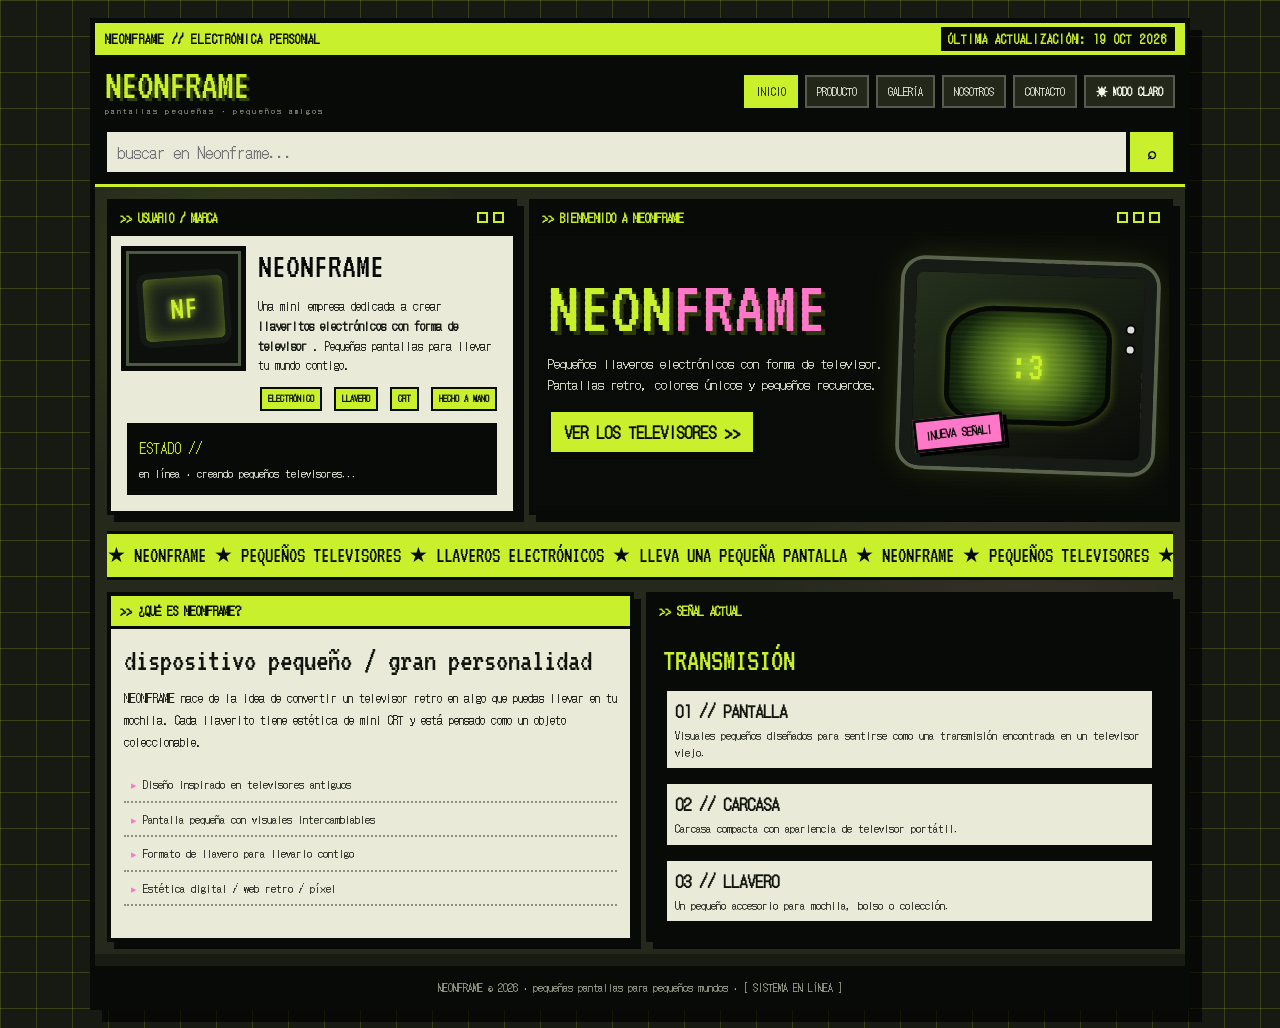
==== commit a11211c9: "actualizacion" ====
--- a/index.html
+++ b/index.html
@@ -1,2067 +1,2950 @@
 <!DOCTYPE html>
 <html lang="es">
-
 <head>
-
-    <meta charset="UTF-8">
-
-    <meta name="viewport" content="width=device-width, initial-scale=1.0">
-
-    <title>EcoMaceta | Proyecto Web</title>
-
-    <!-- BOOTSTRAP -->
-    <link
-        href="https://cdn.jsdelivr.net/npm/bootstrap@5.3.3/dist/css/bootstrap.min.css"
-        rel="stylesheet">
-
-    <!-- ICONOS BOOTSTRAP -->
-    <link
-        rel="stylesheet"
-        href="https://cdn.jsdelivr.net/npm/bootstrap-icons@1.11.3/font/bootstrap-icons.min.css">
-
-    <!-- NUESTRO CSS -->
-    <link rel="stylesheet" href="style.css">
-
+<meta charset="UTF-8">
+<meta name="viewport" content="width=device-width, initial-scale=1.0">
+
+<title>NEONFRAME — pequeñas pantallas</title>
+
+<link href="https://cdn.jsdelivr.net/npm/bootstrap@5.3.3/dist/css/bootstrap.min.css" rel="stylesheet">
+
+<link href="https://fonts.googleapis.com/css2?family=DotGothic16&family=VT323&display=swap" rel="stylesheet">
+
+<style>
+
+:root{
+  --lime:#c9f02b;
+  --lime-dark:#91b915;
+  --black:#080a07;
+  --ink:#11140d;
+  --paper:#e9ebd8;
+  --gray:#aab09a;
+  --gray-dark:#555c4d;
+  --white:#f7f8e9;
+  --pink:#ff77c8;
+  --cyan:#70ddff;
+  --red:#ff4d66;
+
+  --body-bg:#161a12;
+  --page-bg:#171b12;
+
+  --border:3px solid var(--black);
+  --shadow:7px 7px 0 var(--black);
+}
+
+/* =========================
+   MODO CLARO
+========================= */
+
+body.modo-claro{
+  --body-bg:#e8ead8;
+  --page-bg:#f7f8e9;
+  --white:#161a12;
+  --paper:#ffffff;
+  --gray:#555c4d;
+  --gray-dark:#777d6d;
+}
+
+*{
+  box-sizing:border-box;
+}
+
+html{
+  scroll-behavior:smooth;
+}
+
+body{
+  margin:0;
+  min-height:100vh;
+
+  color:var(--white);
+
+  font-family:'DotGothic16', monospace;
+
+  background-color:var(--body-bg);
+
+  background-image:
+    linear-gradient(
+      rgba(201,240,43,.18) 1px,
+      transparent 1px
+    ),
+    linear-gradient(
+      90deg,
+      rgba(201,240,43,.18) 1px,
+      transparent 1px
+    );
+
+  background-size:36px 36px;
+}
+
+button,
+input,
+textarea{
+  font:inherit;
+}
+
+a{
+  color:inherit;
+  text-decoration:none;
+}
+
+/* =========================
+   CONTENEDOR
+========================= */
+
+.page{
+  width:min(1100px,calc(100% - 22px));
+  margin:18px auto;
+
+  border:5px solid var(--black);
+
+  background:var(--page-bg);
+
+  box-shadow:12px 12px 0 rgba(0,0,0,.65);
+}
+
+/* =========================
+   BARRA SUPERIOR
+========================= */
+
+.topline{
+  min-height:30px;
+
+  display:flex;
+  align-items:center;
+  justify-content:space-between;
+
+  padding:4px 10px;
+
+  color:var(--black);
+  background:var(--lime);
+
+  border-bottom:4px solid var(--black);
+
+  font-size:12px;
+  font-weight:bold;
+  letter-spacing:1px;
+}
+
+.topline span:last-child{
+  background:var(--black);
+  color:var(--lime);
+
+  padding:3px 7px;
+}
+
+/* =========================
+   NAV
+========================= */
+
+.navbar-neon{
+  display:flex;
+  align-items:center;
+  gap:14px;
+
+  padding:10px;
+
+  background:var(--black);
+
+  border-bottom:3px solid var(--lime);
+
+  flex-wrap:wrap;
+}
+
+.logo{
+  color:var(--lime);
+
+  font-family:'VT323',monospace;
+
+  font-size:42px;
+  line-height:.8;
+
+  letter-spacing:-1px;
+
+  text-shadow:3px 3px 0 #33420a;
+}
+
+.logo small{
+  display:block;
+
+  color:var(--gray);
+
+  font-family:'DotGothic16',monospace;
+
+  font-size:8px;
+  letter-spacing:2px;
+
+  text-shadow:none;
+
+  margin-top:5px;
+}
+
+.navlinks{
+  margin-left:auto;
+
+  display:flex;
+  gap:7px;
+
+  flex-wrap:wrap;
+}
+
+.navlinks button{
+  border:2px solid var(--gray-dark);
+
+  background:#22271a;
+
+  color:var(--white);
+
+  padding:6px 10px;
+
+  cursor:pointer;
+
+  font-size:11px;
+}
+
+.navlinks button:hover,
+.navlinks button.active{
+  color:var(--black);
+
+  background:var(--lime);
+
+  border-color:var(--lime);
+}
+
+/* =========================
+   BOTÓN MODO
+========================= */
+
+.theme-toggle{
+  border:2px solid var(--black);
+
+  background:var(--lime);
+
+  color:var(--black);
+
+  padding:6px 10px;
+
+  cursor:pointer;
+
+  font-size:11px;
+
+  font-weight:bold;
+
+  box-shadow:3px 3px 0 var(--black);
+
+  white-space:nowrap;
+}
+
+.theme-toggle:hover{
+  transform:translate(1px,1px);
+
+  box-shadow:2px 2px 0 var(--black);
+}
+
+/* =========================
+   BUSCADOR
+========================= */
+
+.search{
+  display:flex;
+
+  width:100%;
+
+  margin-top:2px;
+}
+
+.search input{
+  width:100%;
+
+  border:2px solid var(--black);
+
+  background:var(--paper);
+
+  color:var(--black);
+
+  padding:8px 10px;
+
+  outline:none;
+}
+
+.search button{
+  width:48px;
+
+  border:2px solid var(--black);
+
+  background:var(--lime);
+
+  cursor:pointer;
+
+  font-weight:bold;
+}
+
+/* =========================
+   CONTENIDO
+========================= */
+
+.page-body{
+  padding:12px;
+
+  background:
+    radial-gradient(
+      circle at 15% 15%,
+      rgba(201,240,43,.12),
+      transparent 20%
+    ),
+
+    radial-gradient(
+      circle at 85% 60%,
+      rgba(255,119,200,.08),
+      transparent 25%
+    ),
+
+    #24291b;
+}
+
+body.modo-claro .page-body{
+  background:
+    radial-gradient(
+      circle at 15% 15%,
+      rgba(201,240,43,.18),
+      transparent 20%
+    ),
+
+    radial-gradient(
+      circle at 85% 60%,
+      rgba(255,119,200,.12),
+      transparent 25%
+    ),
+
+    #eef0df;
+}
+
+/* =========================
+   PANTALLAS
+========================= */
+
+.pantalla{
+  display:none;
+
+  animation:appear .35s ease;
+}
+
+.pantalla.activa{
+  display:block;
+}
+
+@keyframes appear{
+
+  from{
+    opacity:0;
+    transform:translateY(8px);
+  }
+
+  to{
+    opacity:1;
+    transform:none;
+  }
+
+}
+
+/* =========================
+   CAJAS
+========================= */
+
+.grid{
+  display:grid;
+
+  grid-template-columns:1.05fr 1.65fr;
+
+  gap:12px;
+}
+
+.box{
+  position:relative;
+
+  background:var(--paper);
+
+  color:var(--ink);
+
+  border:4px solid var(--black);
+
+  box-shadow:var(--shadow);
+}
+
+.box.dark{
+  background:var(--black);
+
+  color:var(--white);
+}
+
+.box.lime{
+  background:var(--lime);
+
+  color:var(--black);
+}
+
+.box-head{
+  display:flex;
+
+  align-items:center;
+
+  justify-content:space-between;
+
+  gap:8px;
+
+  padding:6px 9px;
+
+  background:var(--black);
+
+  color:var(--lime);
+
+  border-bottom:3px solid var(--black);
+
+  font-size:12px;
+
+  font-weight:bold;
+}
+
+.box-head.light{
+  background:var(--lime);
+
+  color:var(--black);
+}
+
+.window-buttons{
+  display:flex;
+
+  gap:5px;
+}
+
+.window-buttons i{
+  display:block;
+
+  width:11px;
+  height:11px;
+
+  border:2px solid currentColor;
+}
+
+/* =========================
+   PERFIL
+========================= */
+
+.profile{
+  min-height:310px;
+}
+
+.profile-main{
+  padding:10px;
+
+  display:grid;
+
+  grid-template-columns:125px 1fr;
+
+  gap:12px;
+}
+
+.tv-avatar{
+  aspect-ratio:1;
+
+  background:#0c0f0b;
+
+  border:5px solid var(--black);
+
+  display:grid;
+
+  place-items:center;
+
+  overflow:hidden;
+
+  box-shadow:
+    inset 0 0 0 3px #4d5840;
+}
+
+.mini-tv{
+  width:92px;
+  height:75px;
+
+  border:6px solid #151914;
+
+  border-radius:12px;
+
+  background:#19201a;
+
+  box-shadow:
+    inset 0 0 18px rgba(201,240,43,.45);
+
+  display:grid;
+
+  place-items:center;
+
+  color:var(--lime);
+
+  font-family:'VT323',monospace;
+
+  font-size:34px;
+
+  text-shadow:0 0 7px var(--lime);
+
+  transform:rotate(-4deg);
+}
+
+.profile h2{
+  margin:0 0 8px;
+
+  font-family:'VT323',monospace;
+
+  font-size:35px;
+
+  color:var(--black);
+}
+
+.profile p{
+  font-size:12px;
+
+  line-height:1.65;
+
+  margin:0 0 8px;
+}
+
+.tag{
+  display:inline-block;
+
+  padding:3px 6px;
+
+  margin:2px;
+
+  border:2px solid var(--black);
+
+  background:var(--lime);
+
+  font-size:9px;
+
+  font-weight:bold;
+}
+
+/* =========================
+   HERO
+========================= */
+
+.hero{
+  min-height:310px;
+
+  overflow:hidden;
+
+  background:#090b08;
+
+  color:var(--white);
+}
+
+body.modo-claro .hero{
+  background:#ffffff;
+
+  color:#11140d;
+}
+
+.hero-inner{
+  padding:15px;
+
+  display:grid;
+
+  grid-template-columns:1.15fr .85fr;
+
+  gap:14px;
+
+  align-items:center;
+}
+
+.hero h1{
+  margin:0;
+
+  font-family:'VT323',monospace;
+
+  color:var(--lime);
+
+  font-size:clamp(48px,7vw,78px);
+
+  line-height:.8;
+
+  text-shadow:4px 4px 0 #2d390b;
+}
+
+.hero h1 span{
+  color:var(--pink);
+}
+
+.hero .subtitle{
+  color:#d8dec8;
+
+  margin:13px 0;
+
+  font-size:13px;
+
+  line-height:1.65;
+}
+
+body.modo-claro .hero .subtitle{
+  color:#3f4638;
+}
+
+/* =========================
+   TV GRANDE
+========================= */
+
+.hero-art{
+  min-height:230px;
+
+  display:grid;
+
+  place-items:center;
+
+  position:relative;
+}
+
+.hero-art:before{
+  content:"";
+
+  position:absolute;
+
+  inset:12px;
+
+  border:2px dashed var(--gray-dark);
+}
+
+.big-tv{
+  position:relative;
+
+  width:min(100%,260px);
+
+  aspect-ratio:1.22;
+
+  border:12px solid #171b15;
+
+  border-radius:20px;
+
+  background:
+    linear-gradient(
+      145deg,
+      #24301c,
+      #090b08
+    );
+
+  box-shadow:
+    0 0 0 4px #59624d,
+    0 0 35px rgba(201,240,43,.18);
+
+  display:grid;
+
+  place-items:center;
+
+  transform:rotate(2deg);
+}
+
+.big-screen{
+  width:73%;
+
+  height:65%;
+
+  border-radius:
+    30% 26% 28% 25%;
+
+  background:
+    repeating-linear-gradient(
+      0deg,
+      rgba(255,255,255,.05) 0 2px,
+      transparent 2px 5px
+    ),
+
+    radial-gradient(
+      circle,
+      #93c22a,
+      #18300d 75%
+    );
+
+  border:5px solid #060806;
+
+  box-shadow:
+    inset 0 0 25px #0a1006,
+    0 0 10px rgba(201,240,43,.35);
+
+  display:grid;
+
+  place-items:center;
+
+  color:var(--lime);
+
+  font-family:'VT323',monospace;
+
+  font-size:42px;
+
+  text-shadow:0 0 8px var(--lime);
+}
+
+.tv-buttons{
+  position:absolute;
+
+  right:7px;
+
+  top:25%;
+
+  display:grid;
+
+  gap:9px;
+}
+
+.tv-buttons i{
+  width:11px;
+
+  height:11px;
+
+  border:2px solid #050605;
+
+  border-radius:50%;
+
+  background:#ddd;
+}
+
+.sticker{
+  position:absolute;
+
+  padding:5px 9px;
+
+  background:var(--pink);
+
+  color:var(--black);
+
+  border:3px solid var(--black);
+
+  font-size:11px;
+
+  font-weight:bold;
+
+  transform:rotate(-8deg);
+
+  bottom:7px;
+
+  left:2px;
+
+  box-shadow:4px 4px 0 #000;
+}
+
+/* =========================
+   MARQUEE
+========================= */
+
+.marquee{
+  overflow:hidden;
+
+  border-top:3px solid var(--black);
+
+  border-bottom:3px solid var(--black);
+
+  background:var(--lime);
+
+  color:var(--black);
+
+  white-space:nowrap;
+
+  padding:6px 0;
+
+  font-family:'VT323',monospace;
+
+  font-size:21px;
+}
+
+.marquee span{
+  display:inline-block;
+
+  animation:move 18s linear infinite;
+}
+
+@keyframes move{
+
+  to{
+    transform:translateX(-45%);
+  }
+
+}
+
+/* =========================
+   SECCIONES
+========================= */
+
+.two{
+  display:grid;
+
+  grid-template-columns:1fr 1fr;
+
+  gap:12px;
+
+  margin-top:12px;
+}
+
+.section-box{
+  min-height:230px;
+}
+
+.section-content{
+  padding:13px;
+}
+
+.section-title{
+  font-family:'VT323',monospace;
+
+  font-size:31px;
+
+  margin:0 0 8px;
+}
+
+.pixel-list{
+  list-style:none;
+
+  padding:0;
+
+  margin:0;
+}
+
+.pixel-list li{
+  padding:8px 7px;
+
+  border-bottom:2px dotted #8c927f;
+
+  font-size:11px;
+}
+
+.pixel-list li:before{
+  content:"▸ ";
+
+  color:var(--pink);
+}
+
+/* =========================
+   PRODUCTO
+========================= */
+
+.product-card{
+  display:grid;
+
+  grid-template-columns:1fr 1fr;
+
+  gap:12px;
+
+  align-items:center;
+}
+
+.product-photo{
+  width:100%;
+
+  aspect-ratio:1;
+
+  object-fit:cover;
+
+  border:4px solid var(--black);
+
+  filter:saturate(.85) contrast(1.05);
+}
+
+.product-info h3{
+  font-family:'VT323',monospace;
+
+  font-size:37px;
+
+  margin:0 0 5px;
+}
+
+.product-info p{
+  font-size:11px;
+
+  line-height:1.7;
+}
+
+.price{
+  display:inline-block;
+
+  background:var(--black);
+
+  color:var(--lime);
+
+  border:3px solid var(--lime);
+
+  padding:5px 10px;
+
+  font-family:'VT323',monospace;
+
+  font-size:26px;
+}
+
+/* =========================
+   BOTONES
+========================= */
+
+.pixel-button{
+  border:3px solid var(--black);
+
+  background:var(--lime);
+
+  color:var(--black);
+
+  padding:8px 13px;
+
+  cursor:pointer;
+
+  font-weight:bold;
+
+  box-shadow:4px 4px 0 var(--black);
+}
+
+.pixel-button:hover{
+  transform:translate(2px,2px);
+
+  box-shadow:2px 2px 0 var(--black);
+}
+
+.pixel-button.dark{
+  background:var(--black);
+
+  color:var(--lime);
+
+  border-color:var(--lime);
+
+  box-shadow:4px 4px 0 var(--lime-dark);
+}
+
+/* =========================
+   GALERIA
+========================= */
+
+.gallery{
+  display:grid;
+
+  grid-template-columns:repeat(3,1fr);
+
+  gap:8px;
+}
+
+.gallery-item{
+  aspect-ratio:1;
+
+  border:3px solid var(--black);
+
+  background:
+    linear-gradient(
+      135deg,
+      #7a9820,
+      #161c0e 60%
+    ),
+    var(--lime);
+
+  position:relative;
+
+  overflow:hidden;
+
+  display:grid;
+
+  place-items:center;
+
+  color:var(--lime);
+
+  font-family:'VT323',monospace;
+
+  font-size:28px;
+}
+
+.gallery-item:nth-child(2){
+  background:
+    linear-gradient(
+      135deg,
+      #351d36,
+      #111 65%
+    );
+
+  color:var(--pink);
+}
+
+.gallery-item:nth-child(3){
+  background:
+    linear-gradient(
+      135deg,
+      #12384a,
+      #0c1010 65%
+    );
+
+  color:var(--cyan);
+}
+
+.gallery-item:after{
+  content:"REC";
+
+  position:absolute;
+
+  top:5px;
+  left:6px;
+
+  font:
+    11px 'DotGothic16',
+    monospace;
+
+  color:currentColor;
+}
+
+/* =========================
+   TABLA
+========================= */
+
+.info-table{
+  width:100%;
+
+  border-collapse:collapse;
+
+  font-size:11px;
+}
+
+.info-table td{
+  padding:8px;
+
+  border:2px solid var(--black);
+}
+
+.info-table td:first-child{
+  width:36%;
+
+  background:var(--black);
+
+  color:var(--lime);
+}
+
+/* =========================
+   CONTACTO
+========================= */
+
+.contact-grid{
+  display:grid;
+
+  grid-template-columns:1fr 1fr;
+
+  gap:12px;
+}
+
+.form-box{
+  padding:15px;
+}
+
+.form-label{
+  font-size:11px;
+
+  font-weight:bold;
+}
+
+.form-control{
+  border:3px solid var(--black);
+
+  border-radius:0;
+
+  background:#f1f3e5;
+
+  color:var(--black);
+
+  font-size:12px;
+}
+
+.form-control:focus{
+  border-color:var(--lime-dark);
+
+  box-shadow:0 0 0 2px var(--lime);
+}
+
+#estadoContacto{
+  font-size:11px;
+
+  font-weight:bold;
+}
+
+/* =========================
+   FOOTER
+========================= */
+
+.footer{
+  margin-top:12px;
+
+  border-top:4px solid var(--black);
+
+  background:var(--black);
+
+  color:var(--gray);
+
+  padding:10px;
+
+  text-align:center;
+
+  font-size:10px;
+}
+
+/* =========================
+   EFECTO CRT
+========================= */
+
+.crt{
+  position:fixed;
+
+  inset:0;
+
+  pointer-events:none;
+
+  z-index:9999;
+
+  opacity:.11;
+
+  background:
+    repeating-linear-gradient(
+      0deg,
+      transparent 0 3px,
+      rgba(255,255,255,.08) 3px 4px
+    );
+}
+
+/* =========================
+   SPARKLES
+========================= */
+
+.spark{
+  position:fixed;
+
+  pointer-events:none;
+
+  z-index:10000;
+
+  color:var(--lime);
+
+  font-size:20px;
+
+  animation:spark .8s forwards;
+
+  text-shadow:0 0 8px currentColor;
+}
+
+@keyframes spark{
+
+  to{
+
+    opacity:0;
+
+    transform:
+      translateY(-25px)
+      scale(1.7)
+      rotate(20deg);
+
+  }
+
+}
+
+/* =========================
+   RESPONSIVE
+========================= */
+
+@media(max-width:800px){
+
+  .grid,
+  .two,
+  .contact-grid,
+  .hero-inner{
+    grid-template-columns:1fr;
+  }
+
+  .product-card{
+    grid-template-columns:1fr;
+  }
+
+  .profile-main{
+    grid-template-columns:100px 1fr;
+  }
+
+}
+
+@media(max-width:540px){
+
+  .page{
+    width:calc(100% - 10px);
+
+    margin:5px;
+  }
+
+  .page-body{
+    padding:7px;
+  }
+
+  .navlinks{
+    width:100%;
+
+    margin-left:0;
+  }
+
+  .navlinks button{
+    flex:1;
+  }
+
+  .gallery{
+    grid-template-columns:1fr;
+  }
+
+  .profile-main{
+    grid-template-columns:1fr;
+  }
+
+  .tv-avatar{
+    max-width:170px;
+
+    margin:auto;
+
+    width:100%;
+  }
+
+}
+
+</style>
 </head>
 
-
 <body>
 
-
-<!-- =========================================================
-     MENÚ
-========================================================= -->
-
-<header>
-
-    <nav class="navbar navbar-expand-lg fixed-top">
-
-        <div class="container-fluid px-4">
-
-            <!-- LOGO -->
-
-            <a
-                href="#"
-                class="navbar-brand logo"
-                onclick="mostrarPagina('inicio')">
-
-                <div class="logo-circular">
-                    🐦
-                </div>
-
-                <div>
-
-                    <strong>EcoMaceta</strong>
-
-                    <small>
-                        Proyecto ecológico
-                    </small>
-
-                </div>
-
-            </a>
-
-
-            <!-- BOTÓN RESPONSIVE -->
+<div class="crt"></div>
+
+<div class="page">
+
+<!-- =========================
+     BARRA SUPERIOR
+========================== -->
+
+<div class="topline">
+
+  <span>
+    NEONFRAME // ELECTRÓNICA PERSONAL
+  </span>
+
+  <span>
+    ÚLTIMA ACTUALIZACIÓN: 19 OCT 2026
+  </span>
+
+</div>
+
+
+<!-- =========================
+     NAVBAR
+========================== -->
+
+<nav class="navbar-neon">
+
+  <div class="logo">
+
+    NEONFRAME
+
+    <small>
+      pantallas pequeñas · pequeños amigos
+    </small>
+
+  </div>
+
+
+  <div class="navlinks">
+
+    <button
+      class="active"
+      onclick="mostrar('inicio',this)">
+      INICIO
+    </button>
+
+    <button onclick="mostrar('producto',this)">
+      PRODUCTO
+    </button>
+
+    <button onclick="mostrar('galeria',this)">
+      GALERÍA
+    </button>
+
+    <button onclick="mostrar('about',this)">
+      NOSOTROS
+    </button>
+
+    <button onclick="mostrar('contacto',this)">
+      CONTACTO
+    </button>
+
+    <!-- BOTÓN MODO CLARO / OSCURO -->
+
+    <button
+      id="themeToggle"
+      class="theme-toggle"
+      onclick="alternarModo()"
+      type="button">
+      ☀ MODO CLARO
+    </button>
+
+  </div>
+
+
+  <div class="search">
+
+    <input
+      id="buscador"
+      type="search"
+      placeholder="buscar en Neonframe..."
+    >
+
+    <button onclick="buscar()">
+      ⌕
+    </button>
+
+  </div>
+
+</nav>
+
+
+<!-- =========================
+     CONTENIDO
+========================== -->
+
+<main class="page-body">
+
+
+<!-- =========================
+     INICIO
+========================== -->
+
+<section
+  id="inicio"
+  class="pantalla activa"
+>
+
+  <div class="grid">
+
+
+    <!-- PERFIL -->
+
+    <aside class="box profile">
+
+      <div class="box-head">
+
+        >> USUARIO / MARCA
+
+        <span class="window-buttons">
+
+          <i></i>
+          <i></i>
+
+        </span>
+
+      </div>
+
+
+      <div class="profile-main">
+
+        <div class="tv-avatar">
+
+          <div class="mini-tv">
+            NF
+          </div>
+
+        </div>
+
+
+        <div>
+
+          <h2>
+            NEONFRAME
+          </h2>
+
+          <p>
+
+            Una mini empresa dedicada a crear
+
+            <b>
+              llaveritos electrónicos con forma de televisor
+            </b>.
+
+            Pequeñas pantallas para llevar tu mundo contigo.
+
+          </p>
+
+
+          <span class="tag">
+            ELECTRÓNICO
+          </span>
+
+          <span class="tag">
+            LLAVERO
+          </span>
+
+          <span class="tag">
+            CRT
+          </span>
+
+          <span class="tag">
+            HECHO A MANO
+          </span>
+
+        </div>
+
+      </div>
+
+
+      <div class="px-3 pb-3">
+
+        <div
+          class="box dark p-2"
+          style="box-shadow:none"
+        >
+
+          <small style="color:var(--lime)">
+            ESTADO //
+          </small>
+
+          <br>
+
+          <span style="font-size:11px">
+
+            en línea · creando pequeños televisores...
+
+          </span>
+
+        </div>
+
+      </div>
+
+    </aside>
+
+
+
+    <!-- HERO -->
+
+    <section class="box hero">
+
+      <div class="box-head">
+
+        >> BIENVENIDO A NEONFRAME
+
+        <span class="window-buttons">
+
+          <i></i>
+          <i></i>
+          <i></i>
+
+        </span>
+
+      </div>
+
+
+      <div class="hero-inner">
+
+
+        <div>
+
+          <h1>
+
+            NEON<span>FRAME</span>
+
+          </h1>
+
+
+          <p class="subtitle">
+
+            Pequeños llaveros electrónicos
+            con forma de televisor.
+
+            <br>
+
+            Pantallas retro, colores únicos
+            y pequeños recuerdos.
+
+          </p>
+
+
+          <button
+            class="pixel-button"
+            onclick="mostrar('producto')"
+          >
+
+            VER LOS TELEVISORES &gt;&gt;
+
+          </button>
+
+        </div>
+
+
+
+        <div class="hero-art">
+
+          <div class="big-tv">
+
+            <div class="big-screen">
+              :3
+            </div>
+
+
+            <div class="tv-buttons">
+
+              <i></i>
+              <i></i>
+
+            </div>
+
+
+            <div class="sticker">
+
+              ¡NUEVA SEÑAL!
+
+            </div>
+
+          </div>
+
+        </div>
+
+      </div>
+
+    </section>
+
+  </div>
+
+
+
+  <!-- MARQUEE -->
+
+  <div class="marquee mt-3">
+
+    <span>
+
+      ★ NEONFRAME ★
+      PEQUEÑOS TELEVISORES ★
+      LLAVEROS ELECTRÓNICOS ★
+      LLEVA UNA PEQUEÑA PANTALLA ★
+      NEONFRAME ★
+      PEQUEÑOS TELEVISORES ★
+      LLAVEROS ELECTRÓNICOS ★
+      LLEVA UNA PEQUEÑA PANTALLA ★
+
+    </span>
+
+  </div>
+
+
+
+  <!-- DOS COLUMNAS -->
+
+  <div class="two">
+
+
+    <!-- SOBRE NEONFRAME -->
+
+    <section class="box section-box">
+
+      <div class="box-head light">
+
+        >> ¿QUÉ ES NEONFRAME?
+
+      </div>
+
+
+      <div class="section-content">
+
+        <h2 class="section-title">
+
+          dispositivo pequeño / gran personalidad
+
+        </h2>
+
+
+        <p
+          style="font-size:12px;line-height:1.8"
+        >
+
+          NEONFRAME nace de la idea de convertir
+          un televisor retro en algo que puedas
+          llevar en tu mochila.
+
+          Cada llaverito tiene estética de mini CRT
+          y está pensado como un objeto coleccionable.
+
+        </p>
+
+
+        <ul class="pixel-list">
+
+          <li>
+            Diseño inspirado en televisores antiguos
+          </li>
+
+          <li>
+            Pantalla pequeña con visuales intercambiables
+          </li>
+
+          <li>
+            Formato de llavero para llevarlo contigo
+          </li>
+
+          <li>
+            Estética digital / web retro / píxel
+          </li>
+
+        </ul>
+
+      </div>
+
+    </section>
+
+
+
+    <!-- SEÑAL -->
+
+    <section class="box section-box dark">
+
+      <div class="box-head">
+
+        >> SEÑAL ACTUAL
+
+      </div>
+
+
+      <div class="section-content">
+
+        <h2
+          class="section-title"
+          style="color:var(--lime)"
+        >
+
+          TRANSMISIÓN
+
+        </h2>
+
+
+        <div
+          class="box p-2 mb-2"
+          style="box-shadow:none"
+        >
+
+          <b>
+            01 // PANTALLA
+          </b>
+
+          <p
+            class="mb-0 mt-1"
+            style="font-size:11px"
+          >
+
+            Visuales pequeños diseñados
+            para sentirse como una transmisión
+            encontrada en un televisor viejo.
+
+          </p>
+
+        </div>
+
+
+        <div
+          class="box p-2 mb-2"
+          style="box-shadow:none"
+        >
+
+          <b>
+            02 // CARCASA
+          </b>
+
+          <p
+            class="mb-0 mt-1"
+            style="font-size:11px"
+          >
+
+            Carcasa compacta con apariencia
+            de televisor portátil.
+
+          </p>
+
+        </div>
+
+
+        <div
+          class="box p-2"
+          style="box-shadow:none"
+        >
+
+          <b>
+            03 // LLAVERO
+          </b>
+
+          <p
+            class="mb-0 mt-1"
+            style="font-size:11px"
+          >
+
+            Un pequeño accesorio para mochila,
+            bolso o colección.
+
+          </p>
+
+        </div>
+
+      </div>
+
+    </section>
+
+  </div>
+
+</section>
+
+
+
+<!-- =========================
+     PRODUCTO
+========================== -->
+
+<section
+  id="producto"
+  class="pantalla"
+>
+
+  <div class="box">
+
+    <div class="box-head">
+
+      >> BASE DE DATOS DEL PRODUCTO / TV-001
+
+      <span class="window-buttons">
+
+        <i></i>
+        <i></i>
+
+      </span>
+
+    </div>
+
+
+    <div class="section-content">
+
+
+      <div class="product-card">
+
+
+        <!--
+          IMPORTANTE:
+          Coloca neo.jpg en la misma carpeta
+          que este index.html.
+        -->
+
+        <img
+          src="neo.jpg"
+          class="product-photo"
+          alt="Llaveritos electrónicos con forma de televisor"
+        >
+
+
+        <div class="product-info">
+
+          <h3>
+            LLAVERO TV NEON
+          </h3>
+
+
+          <p>
+
+            Nuestro concepto principal:
+            un pequeño televisor electrónico
+            convertido en llavero.
+
+            <br><br>
+
+            El objetivo es que parezca una mini
+            pantalla retro que encontró una señal propia.
+
+          </p>
+
+
+          <span class="price">
+            TV-001
+          </span>
+
+
+          <div
+            class="mt-3 d-flex gap-2 flex-wrap"
+          >
 
             <button
-                class="navbar-toggler"
-                type="button"
-                data-bs-toggle="collapse"
-                data-bs-target="#menu">
-
-                <span class="navbar-toggler-icon"></span>
+              class="pixel-button"
+              onclick="mostrar('galeria')"
+            >
+
+              GALERÍA &gt;&gt;
 
             </button>
 
 
-            <!-- MENÚ -->
-
-            <div
-                class="collapse navbar-collapse"
-                id="menu">
-
-                <ul class="navbar-nav ms-auto align-items-lg-center">
-
-                    <li class="nav-item">
-                        <button onclick="mostrarPagina('inicio')">
-                            Inicio
-                        </button>
-                    </li>
-
-                    <li class="nav-item">
-                        <button onclick="mostrarPagina('producto')">
-                            Producto
-                        </button>
-                    </li>
-
-                    <li class="nav-item">
-                        <button onclick="mostrarPagina('javascript')">
-                            JavaScript
-                        </button>
-                    </li>
-
-                    <li class="nav-item">
-                        <button onclick="mostrarPagina('jquery')">
-                            jQuery
-                        </button>
-                    </li>
-
-                    <li class="nav-item">
-                        <button onclick="mostrarPagina('json')">
-                            JSON
-                        </button>
-                    </li>
-
-                    <li class="nav-item">
-                        <button onclick="mostrarPagina('hosting')">
-                            Hosting
-                        </button>
-                    </li>
-
-                    <li class="nav-item">
-                        <button onclick="mostrarPagina('google')">
-                            Google
-                        </button>
-                    </li>
-
-                    <li class="nav-item">
-                        <button onclick="mostrarPagina('quiz')">
-                            Quiz
-                        </button>
-                    </li>
-
-                    <li class="nav-item">
-                        <button onclick="mostrarPagina('contacto')">
-                            Contacto
-                        </button>
-                    </li>
-
-                    <li class="nav-item">
-
-                        <button
-                            id="modoBoton"
-                            class="modo-boton"
-                            onclick="cambiarModo()">
-
-                            🌙
-
-                        </button>
-
-                    </li>
-
-                </ul>
-
-            </div>
+            <button
+              class="pixel-button dark"
+              onclick="mostrar('contacto')"
+            >
+
+              PREGÚNTANOS
+
+            </button>
+
+          </div>
 
         </div>
 
-    </nav>
-
-</header>
-
-
-
-<!-- =========================================================
-     INICIO
-========================================================= -->
-
-<main id="inicio" class="pagina activa">
-
-
-    <section class="hero">
-
-        <div class="hero-contenido">
-
-            <span class="etiqueta">
-                🌱 PROYECTO ECOLÓGICO
-            </span>
-
-            <h1>
-                EcoMaceta
-            </h1>
-
-            <p>
-                Una maceta pensada para cuidar nuestras
-                plantas y también nuestro planeta.
-            </p>
-
-            <button
-                class="btn btn-eco"
-                onclick="mostrarPagina('producto')">
-
-                Conocer el producto
-                <i class="bi bi-arrow-right"></i>
-
-            </button>
-
+      </div>
+
+
+
+      <h3 class="section-title mt-4">
+
+        FICHA TÉCNICA
+
+      </h3>
+
+
+      <table class="info-table">
+
+        <tr>
+
+          <td>
+            PRODUCTO
+          </td>
+
+          <td>
+            Llaverito electrónico con forma de televisor
+          </td>
+
+        </tr>
+
+
+        <tr>
+
+          <td>
+            ESTILO
+          </td>
+
+          <td>
+            CRT retro / web digital / coleccionable
+          </td>
+
+        </tr>
+
+
+        <tr>
+
+          <td>
+            USO
+          </td>
+
+          <td>
+            Accesorio de bolso, llavero o pieza decorativa
+          </td>
+
+        </tr>
+
+
+        <tr>
+
+          <td>
+            PANTALLA
+          </td>
+
+          <td>
+            Pequeña pantalla electrónica
+          </td>
+
+        </tr>
+
+
+        <tr>
+
+          <td>
+            MARCA
+          </td>
+
+          <td>
+            NEONFRAME
+          </td>
+
+        </tr>
+
+      </table>
+
+    </div>
+
+  </div>
+
+
+  <div class="two">
+
+
+    <div class="box lime">
+
+      <div class="box-head light">
+
+        >> ¿POR QUÉ UN TELEVISOR PEQUEÑO?
+
+      </div>
+
+
+      <div class="section-content">
+
+        <p
+          style="font-size:12px;line-height:1.8"
+        >
+
+          Porque una pantalla pequeña puede
+          convertirse en un objeto personal.
+
+          <br><br>
+
+          NEONFRAME mezcla tecnología,
+          nostalgia y diseño coleccionable
+          en un formato inesperadamente pequeño.
+
+        </p>
+
+      </div>
+
+    </div>
+
+
+
+    <div class="box dark">
+
+      <div class="box-head">
+
+        >> ARCHIVO DEL CONCEPTO
+
+      </div>
+
+
+      <div class="section-content">
+
+<pre style="font-size:11px;margin:0">{
+  "marca": "NEONFRAME",
+  "objeto": "llavero_tv_pequeno",
+  "señal": "retro",
+  "estado": "EN LÍNEA"
+}</pre>
+
+      </div>
+
+    </div>
+
+  </div>
+
+</section>
+
+
+
+<!-- =========================
+     GALERÍA
+========================== -->
+
+<section
+  id="galeria"
+  class="pantalla"
+>
+
+  <div class="box">
+
+    <div class="box-head">
+
+      >> ARCHIVO VISUAL
+
+      <span class="window-buttons">
+
+        <i></i>
+        <i></i>
+        <i></i>
+
+      </span>
+
+    </div>
+
+
+    <div class="section-content">
+
+      <h2 class="section-title">
+
+        GALERÍA DE SEÑALES
+
+      </h2>
+
+
+      <p style="font-size:12px">
+
+        Un archivo visual de la estética
+        NEONFRAME: CRT, colores eléctricos,
+        pantallas pequeñas y objetos que parecen
+        salir de una página web de otra época.
+
+      </p>
+
+
+      <div class="gallery mt-3">
+
+        <div class="gallery-item">
+          TV_01
         </div>
 
-    </section>
-
-
-
-    <!-- CARRUSEL -->
-
-    <section class="seccion">
-
-        <h2 class="titulo-seccion">
-            Conoce a nuestros personajes
+        <div class="gallery-item">
+          TV_02
+        </div>
+
+        <div class="gallery-item">
+          TV_03
+        </div>
+
+      </div>
+
+
+
+      <div class="box mt-3">
+
+        <div class="box-head light">
+
+          >> IMAGEN DE REFERENCIA
+
+        </div>
+
+
+        <div
+          class="section-content text-center"
+        >
+
+          <img
+            src="neo.jpg"
+            alt="Referencia de llaveros TV de NEONFRAME"
+
+            style="
+              max-width:100%;
+              max-height:520px;
+              object-fit:contain;
+              border:4px solid var(--black);
+            "
+          >
+
+        </div>
+
+      </div>
+
+    </div>
+
+  </div>
+
+</section>
+
+
+
+<!-- =========================
+     NOSOTROS
+========================== -->
+
+<section
+  id="about"
+  class="pantalla"
+>
+
+  <div class="grid">
+
+
+    <div class="box">
+
+      <div class="box-head light">
+
+        >> SOBRE LA EMPRESA
+
+      </div>
+
+
+      <div class="section-content">
+
+        <h2 class="section-title">
+
+          ¿QUIÉN ES NEONFRAME?
+
         </h2>
 
-        <p class="subtitulo">
-            Ellos te acompañarán durante todo el proyecto.
+
+        <p
+          style="font-size:12px;line-height:1.8"
+        >
+
+          NEONFRAME es una marca conceptual
+          de pequeños accesorios electrónicos.
+
+          <br><br>
+
+          La identidad toma referencias de los
+          sitios web personales de internet antiguo:
+
+          interfaces negras, verde ácido,
+          ventanas, botones, píxeles y objetos
+          con personalidad.
+
         </p>
 
 
+        <div class="tag">
+          RETRO
+        </div>
+
+        <div class="tag">
+          DIGITAL
+        </div>
+
+        <div class="tag">
+          COLECCIONABLE
+        </div>
+
+        <div class="tag">
+          WEB Y2K
+        </div>
+
+      </div>
+
+    </div>
+
+
+
+    <div class="box dark">
+
+      <div class="box-head">
+
+        >> VALORES DE LA MARCA
+
+      </div>
+
+
+      <div class="section-content">
+
+        <ul class="pixel-list">
+
+          <li>
+            Hacer tecnología que se sienta como un objeto.
+          </li>
+
+          <li>
+            Crear diseños pequeños pero memorables.
+          </li>
+
+          <li>
+            Mezclar nostalgia con ideas nuevas.
+          </li>
+
+          <li>
+            Construir una identidad visual reconocible.
+          </li>
+
+        </ul>
+
+      </div>
+
+    </div>
+
+  </div>
+
+
+
+  <div class="box mt-3">
+
+    <div class="box-head">
+
+      >> PREGUNTAS FRECUENTES / INFORMACIÓN
+
+    </div>
+
+
+    <div class="section-content">
+
+      <div
+        class="two"
+        style="margin-top:0"
+      >
+
+        <div>
+
+          <b>
+            ¿Qué vende NEONFRAME?
+          </b>
+
+          <p style="font-size:11px">
+
+            Llaveritos electrónicos
+            inspirados en pequeños televisores.
+
+          </p>
+
+        </div>
+
+
+        <div>
+
+          <b>
+            ¿Cuál es la estética?
+          </b>
+
+          <p style="font-size:11px">
+
+            CRT, digital, píxel,
+            web retro y colores neón.
+
+          </p>
+
+        </div>
+
+
+        <div>
+
+          <b>
+            ¿Es una tienda?
+          </b>
+
+          <p style="font-size:11px">
+
+            Esta página funciona como concepto
+            y presentación de marca.
+
+          </p>
+
+        </div>
+
+
+        <div>
+
+          <b>
+            ¿Puedo preguntar?
+          </b>
+
+          <p style="font-size:11px">
+
+            Sí. Usa la sección CONTACTO
+            para enviar un mensaje.
+
+          </p>
+
+        </div>
+
+      </div>
+
+    </div>
+
+  </div>
+
+</section>
+
+
+
+<!-- =========================
+     CONTACTO
+========================== -->
+
+<section
+  id="contacto"
+  class="pantalla"
+>
+
+  <div class="contact-grid">
+
+
+    <div class="box">
+
+      <div class="box-head light">
+
+        >> ENVIAR UNA TRANSMISIÓN
+
+      </div>
+
+
+      <div class="form-box">
+
+        <h2 class="section-title">
+
+          CONTACTAR A NEONFRAME
+
+        </h2>
+
+
+        <p style="font-size:11px">
+
+          ¿Quieres preguntar por los llaveritos,
+          proponer una idea o hablar sobre la marca?
+
+          <br><br>
+
+          Escribe abajo.
+
+        </p>
+
+
+        <form id="formContacto">
+
+
+          <div class="mb-3">
+
+            <label
+              class="form-label"
+              for="nombre"
+            >
+              NOMBRE
+            </label>
+
+            <input
+              class="form-control"
+              id="nombre"
+              required
+              placeholder="tu nombre"
+            >
+
+          </div>
+
+
+
+          <div class="mb-3">
+
+            <label
+              class="form-label"
+              for="correo"
+            >
+              CORREO
+            </label>
+
+            <input
+              class="form-control"
+              id="correo"
+              type="email"
+              required
+              placeholder="tucorreo@ejemplo.com"
+            >
+
+          </div>
+
+
+
+          <div class="mb-3">
+
+            <label
+              class="form-label"
+              for="mensaje"
+            >
+              MENSAJE
+            </label>
+
+            <textarea
+              class="form-control"
+              id="mensaje"
+              rows="5"
+              required
+              placeholder="escribe tu mensaje..."
+            ></textarea>
+
+          </div>
+
+
+          <button
+            class="pixel-button"
+            type="submit"
+          >
+
+            ENVIAR &gt;&gt;
+
+          </button>
+
+
+          <p
+            id="estadoContacto"
+            class="mt-3"
+          ></p>
+
+        </form>
+
+      </div>
+
+    </div>
+
+
+
+    <div class="box dark">
+
+      <div class="box-head">
+
+        >> ESTADO DE COMUNICACIÓN
+
+      </div>
+
+
+      <div class="section-content">
+
+
         <div
-            id="carruselPersonajes"
-            class="carousel slide carousel-fade carrusel"
-            data-bs-ride="carousel"
-            data-bs-interval="3500">
-
-
-            <!-- INDICADORES -->
-
-            <div class="carousel-indicators">
-
-                <button
-                    type="button"
-                    data-bs-target="#carruselPersonajes"
-                    data-bs-slide-to="0"
-                    class="active">
-                </button>
-
-                <button
-                    type="button"
-                    data-bs-target="#carruselPersonajes"
-                    data-bs-slide-to="1">
-                </button>
-
-                <button
-                    type="button"
-                    data-bs-target="#carruselPersonajes"
-                    data-bs-slide-to="2">
-                </button>
-
-            </div>
-
-
-            <!-- CONTENIDO DEL CARRUSEL -->
-
-            <div class="carousel-inner">
-
-
-                <!-- COLIBRÍ -->
-
-                <div class="carousel-item active">
-
-                    <div class="slide-personaje">
-
-                        <div class="imagen-carrusel">
-
-                            <img
-                                src="imagenes/colibri.png"
-                                alt="Colibrí">
-
-                        </div>
-
-                        <div class="texto-carrusel">
-
-                            <h2>
-                                🐦 El Colibrí
-                            </h2>
-
-                            <p>
-                                Nuestro personaje encargado
-                                de acompañarte y explicar
-                                algunos temas tecnológicos.
-                            </p>
-
-                        </div>
-
-                    </div>
-
-                </div>
-
-
-                <!-- LIBÉLULA -->
-
-                <div class="carousel-item">
-
-                    <div class="slide-personaje">
-
-                        <div class="imagen-carrusel">
-
-                            <img
-                                src="imagenes/libelula.png"
-                                alt="Libélula">
-
-                        </div>
-
-                        <div class="texto-carrusel">
-
-                            <h2>
-                                🪶 La Libélula
-                            </h2>
-
-                            <p>
-                                Es curiosa y ayuda a descubrir
-                                información interesante sobre
-                                el proyecto.
-                            </p>
-
-                        </div>
-
-                    </div>
-
-                </div>
-
-
-                <!-- MACETA -->
-
-                <div class="carousel-item">
-
-                    <div class="slide-personaje">
-
-                        <div class="imagen-carrusel">
-
-                            <img
-                                src="imagenes/maceta.png"
-                                alt="EcoMaceta">
-
-                        </div>
-
-                        <div class="texto-carrusel">
-
-                            <h2>
-                                🌱 EcoMaceta
-                            </h2>
-
-                            <p>
-                                Es la protagonista del proyecto
-                                y representa nuestra idea
-                                ecológica.
-                            </p>
-
-                        </div>
-
-                    </div>
-
-                </div>
-
-            </div>
-
-
-            <!-- ANTERIOR -->
-
-            <button
-                class="carousel-control-prev"
-                type="button"
-                data-bs-target="#carruselPersonajes"
-                data-bs-slide="prev">
-
-                <span class="carousel-control-prev-icon"></span>
-
-            </button>
-
-
-            <!-- SIGUIENTE -->
-
-            <button
-                class="carousel-control-next"
-                type="button"
-                data-bs-target="#carruselPersonajes"
-                data-bs-slide="next">
-
-                <span class="carousel-control-next-icon"></span>
-
-            </button>
+          class="box lime p-3 mb-3"
+          style="box-shadow:none"
+        >
+
+          <b>
+            ● SEÑAL EN LÍNEA
+          </b>
+
+          <p
+            class="mb-0 mt-2"
+            style="font-size:11px"
+          >
+
+            El formulario conserva
+            la conexión de Discord
+            de tu página original.
+
+          </p>
 
         </div>
 
-    </section>
-
-
-    <!-- PERSONAJES -->
-
-    <section class="seccion">
-
-        <h2 class="titulo-seccion">
-            Nuestros personajes
-        </h2>
-
-
-        <div class="personajes">
-
-
-            <div class="personaje">
-
-                <div class="imagen-personaje">
-
-                    <img
-                        src="imagenes/libelula.png"
-                        alt="Libélula">
-
-                </div>
-
-                <h3>
-                    La Libélula
-                </h3>
-
-                <p>
-                    Representa la curiosidad y nos ayuda
-                    a descubrir información nueva.
-                </p>
-
-            </div>
-
-
-            <div class="personaje">
-
-                <div class="imagen-personaje">
-
-                    <img
-                        src="imagenes/colibri.png"
-                        alt="Colibrí">
-
-                </div>
-
-                <h3>
-                    El Colibrí
-                </h3>
-
-                <p>
-                    Nos acompaña durante el recorrido
-                    por la página.
-                </p>
-
-            </div>
-
-
-            <div class="personaje">
-
-                <div class="imagen-personaje">
-
-                    <img
-                        src="imagenes/maceta.png"
-                        alt="EcoMaceta">
-
-                </div>
-
-                <h3>
-                    EcoMaceta
-                </h3>
-
-                <p>
-                    Es la protagonista y representa
-                    el cuidado del medio ambiente.
-                </p>
-
-            </div>
-
-
-        </div>
-
-    </section>
-
+
+<pre style="font-size:10px">CANAL: DISCORD
+SISTEMA: NEONFRAME
+SEÑAL: ACTIVA
+MODO: FORMULARIO DE CONTACTO</pre>
+
+
+        <p
+          style="
+            font-size:11px;
+            line-height:1.7;
+            color:var(--gray)
+          "
+        >
+
+          La integración de Discord permanece
+          en el código JavaScript sin cambiar
+          su funcionamiento.
+
+        </p>
+
+      </div>
+
+    </div>
+
+  </div>
+
+</section>
 
 </main>
 
 
 
-<!-- =========================================================
-     PRODUCTO
-========================================================= -->
-
-<main id="producto" class="pagina">
-
-    <section class="contenido">
-
-        <span class="etiqueta">
-            🌱 PRODUCTO
-        </span>
-
-        <h2>
-            Conoce EcoMaceta
-        </h2>
-
-        <p>
-            EcoMaceta es una maceta pensada para personas
-            que disfrutan tener plantas y que también
-            quieren tener una mayor conciencia sobre
-            el cuidado del medio ambiente.
-        </p>
-
-
-        <h3>
-            Público objetivo
-        </h3>
-
-        <p>
-            Está dirigida principalmente a estudiantes,
-            familias, personas que tienen plantas y
-            personas interesadas en productos ecológicos.
-        </p>
-
-
-        <h3>
-            Propuesta de valor
-        </h3>
-
-        <p>
-            EcoMaceta busca combinar diseño, utilidad
-            y conciencia ambiental en un mismo producto.
-        </p>
-
-
-        <div class="tarjetas">
-
-
-            <div class="tarjeta">
-
-                <div class="icono-circular">
-                    🌱
-                </div>
-
-                <h3>
-                    Ecológica
-                </h3>
-
-                <p>
-                    Busca disminuir el impacto que puede
-                    tener una maceta cuando deja de utilizarse.
-                </p>
-
-            </div>
-
-
-            <div class="tarjeta">
-
-                <div class="icono-circular">
-                    💧
-                </div>
-
-                <h3>
-                    Práctica
-                </h3>
-
-                <p>
-                    Está pensada para utilizarse fácilmente
-                    en el cuidado diario de las plantas.
-                </p>
-
-            </div>
-
-
-            <div class="tarjeta">
-
-                <div class="icono-circular">
-                    🌎
-                </div>
-
-                <h3>
-                    Responsable
-                </h3>
-
-                <p>
-                    Promueve una mayor conciencia
-                    sobre el cuidado del planeta.
-                </p>
-
-            </div>
-
-
-        </div>
-
-    </section>
-
-</main>
-
-
-
-<!-- =========================================================
-     JAVASCRIPT
-========================================================= -->
-
-<main id="javascript" class="pagina">
-
-    <section class="contenido">
-
-        <span class="etiqueta">
-            💻 TECNOLOGÍA
-        </span>
-
-        <h2>
-            JavaScript Vanilla
-        </h2>
-
-        <p>
-            JavaScript es un lenguaje de programación que
-            permite agregar interacción y comportamiento
-            a las páginas web.
-        </p>
-
-
-        <div class="comparacion">
-
-
-            <div>
-
-                <h3>
-                    HTML
-                </h3>
-
-                <p>
-                    Se utiliza para crear la estructura
-                    de la página.
-                </p>
-
-            </div>
-
-
-            <div>
-
-                <h3>
-                    CSS
-                </h3>
-
-                <p>
-                    Se utiliza para el diseño
-                    y la apariencia.
-                </p>
-
-            </div>
-
-
-            <div>
-
-                <h3>
-                    JavaScript
-                </h3>
-
-                <p>
-                    Agrega interacción y comportamiento.
-                </p>
-
-            </div>
-
-
-        </div>
-
-
-        <h3>
-            Variables
-        </h3>
-
-        <pre><code>let nombre = "EcoMaceta";
-let precio = 10;</code></pre>
-
-
-        <h3>
-            Funciones
-        </h3>
-
-        <pre><code>function saludar() {
-    alert("Hola desde EcoMaceta");
-}</code></pre>
-
-
-        <h3>
-            Eventos
-        </h3>
-
-        <p>
-            Los eventos permiten que la página responda
-            a acciones del usuario, como hacer clic
-            en un botón.
-        </p>
-
-    </section>
-
-</main>
-
-
-
-<!-- =========================================================
-     JQUERY
-========================================================= -->
-
-<main id="jquery" class="pagina">
-
-    <section class="contenido">
-
-        <span class="etiqueta">
-            ⚙️ JAVASCRIPT
-        </span>
-
-        <h2>
-            jQuery
-        </h2>
-
-        <p>
-            jQuery es una biblioteca de JavaScript
-            que facilita algunas tareas comunes
-            al desarrollar páginas web.
-        </p>
-
-
-        <h3>
-            ¿Para qué sirve?
-        </h3>
-
-        <p>
-            Puede facilitar el trabajo con elementos
-            HTML, eventos y efectos.
-        </p>
-
-
-        <h3>
-            Ejemplo
-        </h3>
-
-        <pre><code>$("#boton").click(function() {
-    alert("Hola");
-});</code></pre>
-
-
-        <div class="comparacion">
-
-
-            <div>
-
-                <h3>
-                    Ventaja
-                </h3>
-
-                <p>
-                    Tiene una sintaxis sencilla
-                    para algunas tareas.
-                </p>
-
-            </div>
-
-
-            <div>
-
-                <h3>
-                    Efectos
-                </h3>
-
-                <p>
-                    Puede utilizar efectos como
-                    fadeIn(), fadeOut() y slideToggle().
-                </p>
-
-            </div>
-
-
-            <div>
-
-                <h3>
-                    Símbolo $
-                </h3>
-
-                <p>
-                    Se utiliza frecuentemente para
-                    trabajar con elementos de la página.
-                </p>
-
-            </div>
-
-
-        </div>
-
-    </section>
-
-</main>
-
-
-
-<!-- =========================================================
-     JSON
-========================================================= -->
-
-<main id="json" class="pagina">
-
-    <section class="contenido">
-
-        <span class="etiqueta">
-            📦 DATOS
-        </span>
-
-        <h2>
-            JSON
-        </h2>
-
-        <p>
-            JSON significa JavaScript Object Notation.
-            Es un formato utilizado para almacenar
-            y transportar información.
-        </p>
-
-
-        <h3>
-            Ejemplo
-        </h3>
-
-        <pre><code>{
-    "nombre": "EcoMaceta",
-    "precio": 10,
-    "ecologica": true
-}</code></pre>
-
-
-        <h3>
-            Clave y valor
-        </h3>
-
-        <p>
-            JSON organiza la información mediante
-            pares de clave y valor.
-        </p>
-
-
-        <h3>
-            Comunicación
-        </h3>
-
-        <p>
-            Puede utilizarse para enviar y recibir
-            información entre una página web,
-            un servidor o una API.
-        </p>
-
-    </section>
-
-</main>
-
-
-
-<!-- =========================================================
-     HOSTING
-========================================================= -->
-
-<main id="hosting" class="pagina">
-
-    <section class="contenido">
-
-        <span class="etiqueta">
-            🌐 INTERNET
-        </span>
-
-        <h2>
-            Web Hosting y Dominios
-        </h2>
-
-
-        <h3>
-            ¿Qué es un hosting?
-        </h3>
-
-        <p>
-            Es un servicio que permite almacenar
-            los archivos de un sitio web para que
-            puedan estar disponibles en Internet.
-        </p>
-
-
-        <div class="tarjetas">
-
-
-            <div class="tarjeta">
-
-                <div class="icono-circular">
-                    🏠
-                </div>
-
-                <h3>
-                    Compartido
-                </h3>
-
-                <p>
-                    Varios sitios utilizan recursos
-                    del mismo servidor.
-                </p>
-
-            </div>
-
-
-            <div class="tarjeta">
-
-                <div class="icono-circular">
-                    🖥️
-                </div>
-
-                <h3>
-                    VPS
-                </h3>
-
-                <p>
-                    Proporciona recursos más
-                    independientes.
-                </p>
-
-            </div>
-
-
-            <div class="tarjeta">
-
-                <div class="icono-circular">
-                    ☁️
-                </div>
-
-                <h3>
-                    Cloud
-                </h3>
-
-                <p>
-                    Utiliza recursos distribuidos
-                    en la nube.
-                </p>
-
-            </div>
-
-
-        </div>
-
-
-        <h3>
-            Vercel
-        </h3>
-
-        <p>
-            Vercel permite publicar proyectos web
-            y resulta útil para sitios estáticos
-            y aplicaciones web.
-        </p>
-
-
-        <h3>
-            Dominio
-        </h3>
-
-        <p>
-            Es el nombre o dirección que las personas
-            utilizan para entrar a un sitio web.
-        </p>
-
-
-        <h3>
-            DNS
-        </h3>
-
-        <p>
-            El DNS ayuda a conectar un dominio
-            con el servidor donde está alojado
-            el sitio.
-        </p>
-
-    </section>
-
-</main>
-
-
-
-<!-- =========================================================
-     GOOGLE TOOLS
-========================================================= -->
-
-<main id="google" class="pagina">
-
-    <section class="contenido">
-
-        <span class="etiqueta">
-            ⭐ GOOGLE TOOLS
-        </span>
-
-        <h2>
-            15 herramientas de Google
-        </h2>
-
-        <p>
-            Estas herramientas pueden utilizarse para
-            estudiar, organizar información, comunicarse,
-            trabajar y buscar información.
-        </p>
-
-
-        <div class="google-grid">
-
-
-            <div class="google-card">
-                <div class="google-icon">📁</div>
-                <h3>Google Drive</h3>
-                <p>
-                    Permite almacenar, organizar
-                    y compartir archivos.
-                </p>
-            </div>
-
-
-            <div class="google-card">
-                <div class="google-icon">📝</div>
-                <h3>Google Docs</h3>
-                <p>
-                    Permite crear y editar documentos
-                    en línea.
-                </p>
-            </div>
-
-
-            <div class="google-card">
-                <div class="google-icon">📊</div>
-                <h3>Google Sheets</h3>
-                <p>
-                    Sirve para crear hojas de cálculo
-                    y organizar datos.
-                </p>
-            </div>
-
-
-            <div class="google-card">
-                <div class="google-icon">🎨</div>
-                <h3>Google Slides</h3>
-                <p>
-                    Permite crear presentaciones
-                    con diapositivas.
-                </p>
-            </div>
-
-
-            <div class="google-card">
-                <div class="google-icon">📋</div>
-                <h3>Google Forms</h3>
-                <p>
-                    Sirve para crear formularios,
-                    encuestas y cuestionarios.
-                </p>
-            </div>
-
-
-            <div class="google-card">
-                <div class="google-icon">🎥</div>
-                <h3>Google Meet</h3>
-                <p>
-                    Permite realizar videollamadas
-                    y reuniones.
-                </p>
-            </div>
-
-
-            <div class="google-card">
-                <div class="google-icon">📅</div>
-                <h3>Google Calendar</h3>
-                <p>
-                    Ayuda a organizar fechas,
-                    eventos y actividades.
-                </p>
-            </div>
-
-
-            <div class="google-card">
-                <div class="google-icon">🌐</div>
-                <h3>Google Sites</h3>
-                <p>
-                    Permite crear sitios web
-                    de manera sencilla.
-                </p>
-            </div>
-
-
-            <div class="google-card">
-                <div class="google-icon">✉️</div>
-                <h3>Gmail</h3>
-                <p>
-                    Servicio de correo electrónico
-                    para enviar y recibir mensajes.
-                </p>
-            </div>
-
-
-            <div class="google-card">
-                <div class="google-icon">📌</div>
-                <h3>Google Keep</h3>
-                <p>
-                    Permite crear notas y listas
-                    rápidamente.
-                </p>
-            </div>
-
-
-            <div class="google-card">
-                <div class="google-icon">✅</div>
-                <h3>Google Tasks</h3>
-                <p>
-                    Sirve para organizar tareas
-                    y pendientes.
-                </p>
-            </div>
-
-
-            <div class="google-card">
-                <div class="google-icon">💬</div>
-                <h3>Google Chat</h3>
-                <p>
-                    Permite comunicarse mediante
-                    mensajes y espacios.
-                </p>
-            </div>
-
-
-            <div class="google-card">
-                <div class="google-icon">🗺️</div>
-                <h3>Google Maps</h3>
-                <p>
-                    Permite buscar lugares,
-                    direcciones y mapas.
-                </p>
-            </div>
-
-
-            <div class="google-card">
-                <div class="google-icon">🌎</div>
-                <h3>Google Translate</h3>
-                <p>
-                    Ayuda a traducir textos
-                    entre diferentes idiomas.
-                </p>
-            </div>
-
-
-            <div class="google-card">
-                <div class="google-icon">📈</div>
-                <h3>Google Trends</h3>
-                <p>
-                    Permite observar tendencias
-                    de búsqueda en Internet.
-                </p>
-            </div>
-
-
-        </div>
-
-    </section>
-
-</main>
-
-
-
-<!-- =========================================================
-     QUIZ
-========================================================= -->
-
-<main id="quiz" class="pagina">
-
-    <section class="contenido">
-
-        <span class="etiqueta">
-            📝 CUESTIONARIO
-        </span>
-
-        <h2>
-            ¿Cuánto aprendiste?
-        </h2>
-
-
-        <!-- PREGUNTA 1 -->
-
-        <div class="pregunta">
-
-            <h3>
-                1. ¿Qué se utiliza principalmente
-                para dar estilo a una página?
-            </h3>
-
-            <button onclick="respuesta(this, false)">
-                A) HTML
-            </button>
-
-            <button onclick="respuesta(this, true)">
-                B) CSS
-            </button>
-
-            <button onclick="respuesta(this, false)">
-                C) JSON
-            </button>
-
-            <p class="resultado"></p>
-
-        </div>
-
-
-        <!-- PREGUNTA 2 -->
-
-        <div class="pregunta">
-
-            <h3>
-                2. ¿Qué lenguaje permite agregar
-                interacción?
-            </h3>
-
-            <button onclick="respuesta(this, true)">
-                A) JavaScript
-            </button>
-
-            <button onclick="respuesta(this, false)">
-                B) CSS
-            </button>
-
-            <button onclick="respuesta(this, false)">
-                C) HTML
-            </button>
-
-            <p class="resultado"></p>
-
-        </div>
-
-
-        <!-- PREGUNTA 3 -->
-
-        <div class="pregunta">
-
-            <h3>
-                3. ¿Qué herramienta sirve para
-                crear formularios?
-            </h3>
-
-            <button onclick="respuesta(this, false)">
-                A) Google Maps
-            </button>
-
-            <button onclick="respuesta(this, true)">
-                B) Google Forms
-            </button>
-
-            <button onclick="respuesta(this, false)">
-                C) Google Calendar
-            </button>
-
-            <p class="resultado"></p>
-
-        </div>
-
-
-        <!-- PREGUNTA 4 -->
-
-        <div class="pregunta">
-
-            <h3>
-                4. ¿Qué tecnología utilizamos
-                para el carrusel?
-            </h3>
-
-            <button onclick="respuesta(this, true)">
-                A) Bootstrap
-            </button>
-
-            <button onclick="respuesta(this, false)">
-                B) JSON
-            </button>
-
-            <button onclick="respuesta(this, false)">
-                C) DNS
-            </button>
-
-            <p class="resultado"></p>
-
-        </div>
-
-
-        <!-- PREGUNTA 5 -->
-
-        <div class="pregunta">
-
-            <h3>
-                5. ¿Qué herramienta permite
-                almacenar archivos en la nube?
-            </h3>
-
-            <button onclick="respuesta(this, true)">
-                A) Google Drive
-            </button>
-
-            <button onclick="respuesta(this, false)">
-                B) Google Meet
-            </button>
-
-            <button onclick="respuesta(this, false)">
-                C) Google Translate
-            </button>
-
-            <p class="resultado"></p>
-
-        </div>
-
-
-        <!-- PREGUNTA 6 -->
-
-        <div class="pregunta">
-
-            <h3>
-                6. ¿Qué función agregamos al proyecto?
-            </h3>
-
-            <button onclick="respuesta(this, true)">
-                A) Modo claro y oscuro
-            </button>
-
-            <button onclick="respuesta(this, false)">
-                B) Modo videojuego
-            </button>
-
-            <button onclick="respuesta(this, false)">
-                C) Modo impresión
-            </button>
-
-            <p class="resultado"></p>
-
-        </div>
-
-    </section>
-
-</main>
-
-
-
-<!-- =========================================================
-     CONTACTO
-========================================================= -->
-
-<main id="contacto" class="pagina">
-
-    <section class="contenido contacto">
-
-        <span class="etiqueta">
-            💌 CONTACTO
-        </span>
-
-        <h2>
-            Escríbenos
-        </h2>
-
-        <p>
-            ¿Tienes alguna pregunta, comentario o sugerencia
-            sobre EcoMaceta? Escríbenos.
-        </p>
-
-
-        <form
-            id="formularioContacto"
-            class="formulario-contacto">
-
-
-            <!-- NOMBRE -->
-
-            <div class="campo">
-
-                <label for="nombre">
-                    Nombre
-                </label>
-
-                <input
-                    type="text"
-                    id="nombre"
-                    name="nombre"
-                    placeholder="Escribe tu nombre"
-                    required>
-
-            </div>
-
-
-            <!-- CORREO -->
-
-            <div class="campo">
-
-                <label for="correo">
-                    Correo electrónico
-                </label>
-
-                <input
-                    type="email"
-                    id="correo"
-                    name="correo"
-                    placeholder="ejemplo@gmail.com"
-                    required>
-
-            </div>
-
-
-            <!-- MENSAJE -->
-
-            <div class="campo">
-
-                <label for="mensaje">
-                    Mensaje
-                </label>
-
-                <textarea
-                    id="mensaje"
-                    name="mensaje"
-                    rows="7"
-                    placeholder="Escribe tu mensaje..."
-                    required></textarea>
-
-            </div>
-
-
-            <button
-                type="submit"
-                class="btn btn-eco">
-
-                <i class="bi bi-send"></i>
-
-                Enviar mensaje
-
-            </button>
-
-
-            <div
-                id="estadoFormulario"
-                class="estado-formulario">
-            </div>
-
-
-        </form>
-
-    </section>
-
-</main>
-
-
-
-<!-- =========================================================
+<!-- =========================
      FOOTER
-========================================================= -->
-
-<footer>
-
-    <h3>
-        🌱 EcoMaceta
-    </h3>
-
-    <p>
-        Proyecto web educativo
-    </p>
-
-    <p>
-        Cuidar el planeta comienza con pequeñas ideas.
-    </p>
+========================== -->
+
+<footer class="footer">
+
+  NEONFRAME © 2026 ·
+  pequeñas pantallas para pequeños mundos ·
+  [ SISTEMA EN LÍNEA ]
 
 </footer>
 
-
-
-<!-- =========================================================
-     BOOTSTRAP JS
-========================================================= -->
-
-<script
-    src="https://cdn.jsdelivr.net/npm/bootstrap@5.3.3/dist/js/bootstrap.bundle.min.js">
+</div>
+
+
+
+<script src="https://code.jquery.com/jquery-3.7.1.min.js"></script>
+
+<script src="https://cdn.jsdelivr.net/npm/bootstrap@5.3.3/dist/js/bootstrap.bundle.min.js"></script>
+
+
+<script>
+
+/* =========================
+   NAVEGACIÓN
+========================= */
+
+function mostrar(id, boton){
+
+  document
+    .querySelectorAll(".pantalla")
+    .forEach(
+      p => p.classList.remove("activa")
+    );
+
+
+  const pantalla =
+    document.getElementById(id);
+
+
+  if(pantalla){
+
+    pantalla.classList.add("activa");
+
+  }
+
+
+  document
+    .querySelectorAll(".navlinks button")
+    .forEach(
+      b => b.classList.remove("active")
+    );
+
+
+  if(boton){
+
+    boton.classList.add("active");
+
+  }
+
+
+  window.scrollTo({
+    top:0,
+    behavior:"smooth"
+  });
+
+}
+
+
+/* =========================
+   MODO CLARO / OSCURO
+========================= */
+
+function actualizarBotonTema(){
+
+  const boton =
+    document.getElementById("themeToggle");
+
+  if(!boton) return;
+
+
+  if(
+    document.body.classList.contains(
+      "modo-claro"
+    )
+  ){
+
+    boton.textContent =
+      "☾ MODO OSCURO";
+
+  }else{
+
+    boton.textContent =
+      "☀ MODO CLARO";
+
+  }
+
+}
+
+
+function alternarModo(){
+
+  document.body.classList.toggle(
+    "modo-claro"
+  );
+
+
+  const modoClaro =
+    document.body.classList.contains(
+      "modo-claro"
+    );
+
+
+  localStorage.setItem(
+    "neonframe-modo",
+    modoClaro
+      ? "claro"
+      : "oscuro"
+  );
+
+
+  actualizarBotonTema();
+
+}
+
+
+(function cargarModo(){
+
+  const modoGuardado =
+    localStorage.getItem(
+      "neonframe-modo"
+    );
+
+
+  if(modoGuardado === "claro"){
+
+    document.body.classList.add(
+      "modo-claro"
+    );
+
+  }
+
+
+  actualizarBotonTema();
+
+})();
+
+
+/* =========================
+   BUSCADOR
+========================= */
+
+function buscar(){
+
+  const texto =
+    document
+      .getElementById("buscador")
+      .value
+      .toLowerCase()
+      .trim();
+
+
+  if(!texto){
+
+    mostrar("inicio");
+
+    return;
+
+  }
+
+
+  const palabras = {
+
+    "tv":"producto",
+
+    "tele":"producto",
+
+    "televisor":"producto",
+
+    "televisión":"producto",
+
+    "llavero":"producto",
+
+    "keychain":"producto",
+
+    "producto":"producto",
+
+    "gallery":"galeria",
+
+    "galería":"galeria",
+
+    "imagenes":"galeria",
+
+    "imágenes":"galeria",
+
+    "about":"about",
+
+    "empresa":"about",
+
+    "nosotros":"about",
+
+    "contacto":"contacto",
+
+    "contact":"contacto",
+
+    "discord":"contacto"
+
+  };
+
+
+  const destino =
+    Object.keys(palabras)
+      .find(
+        p => texto.includes(p)
+      );
+
+
+  mostrar(
+    destino
+      ? palabras[destino]
+      : "inicio"
+  );
+
+
+  if(!destino){
+
+    alert(
+      "No se encontró la señal. Prueba: TV, llavero, producto, galería, nosotros o contacto."
+    );
+
+  }
+
+}
+
+
+document
+  .getElementById("buscador")
+  .addEventListener(
+    "keydown",
+    function(e){
+
+      if(e.key === "Enter"){
+
+        buscar();
+
+      }
+
+    }
+  );
+
+
+/* ==========================================================
+   DISCORD
+   ESTE BLOQUE SE MANTIENE IGUAL
+========================================================== */
+
+const LINK_DISCORD =
+"https://discord.com/api/webhooks/1559294273138982943/d9SCg-i5eQWlxDvSFXSrm83vbz022RyY-21ltu7cerLedmIzzuYnIhrKMUzMJcTwuRM9";
+
+
+$("#formContacto").on(
+  "submit",
+  async function(evento){
+
+    evento.preventDefault();
+
+
+    const formulario = this;
+
+
+    const boton =
+      formulario.querySelector(
+        'button[type="submit"]'
+      );
+
+
+    const estado =
+      document.getElementById(
+        "estadoContacto"
+      );
+
+
+    const nombre =
+      $("#nombre")
+        .val()
+        .trim();
+
+
+    const correo =
+      $("#correo")
+        .val()
+        .trim();
+
+
+    const mensaje =
+      $("#mensaje")
+        .val()
+        .trim();
+
+
+    if(
+      !nombre ||
+      !correo ||
+      !mensaje
+    ){
+
+      estado.textContent =
+        "Completa todos los campos.";
+
+      return;
+
+    }
+
+
+    if(
+      !LINK_DISCORD.startsWith(
+        "https://discord.com/api/webhooks/"
+      )
+      ||
+      LINK_DISCORD.includes(
+        "PEGA_AQUI"
+      )
+    ){
+
+      estado.textContent =
+        "Configura el webhook de Discord antes de enviar.";
+
+      return;
+
+    }
+
+
+    boton.disabled = true;
+
+    boton.textContent =
+      "Enviando...";
+
+    estado.textContent = "";
+
+
+    try{
+
+      const respuesta =
+        await fetch(
+          `${LINK_DISCORD}?wait=true`,
+          {
+
+            method:"POST",
+
+            headers:{
+              "Content-Type":
+                "application/json"
+            },
+
+            body:JSON.stringify({
+
+              username:"Ecopmaceta",
+
+              embeds:[{
+
+                title:
+                  "🌱 Nuevo mensaje de Ecopmaceta",
+
+                color:6268728,
+
+                fields:[
+
+                  {
+
+                    name:"👤 Nombre",
+
+                    value:
+                      nombre.slice(
+                        0,
+                        1024
+                      ),
+
+                    inline:true
+
+                  },
+
+                  {
+
+                    name:"📧 Correo",
+
+                    value:
+                      correo.slice(
+                        0,
+                        1024
+                      ),
+
+                    inline:true
+
+                  },
+
+                  {
+
+                    name:"💬 Mensaje",
+
+                    value:
+                      mensaje.slice(
+                        0,
+                        4000
+                      )
+
+                  }
+
+                ],
+
+                footer:{
+
+                  text:
+                    "Formulario de contacto Ecopmaceta"
+
+                },
+
+                timestamp:
+                  new Date()
+                    .toISOString()
+
+              }]
+
+            })
+
+          }
+
+        );
+
+
+      if(!respuesta.ok){
+
+        throw new Error(
+          "Discord rechazó el mensaje."
+        );
+
+      }
+
+
+      estado.textContent =
+        "¡Mensaje enviado correctamente a Discord! ♡";
+
+
+      formulario.reset();
+
+
+    }catch(error){
+
+      console.error(error);
+
+
+      estado.textContent =
+        "No se pudo enviar el mensaje. Verifica el webhook y tu conexión.";
+
+    }finally{
+
+      boton.disabled = false;
+
+      boton.textContent =
+        "ENVIAR >>";
+
+    }
+
+  }
+);
+
+
+/* =========================
+   SPARKLES AL HACER CLICK
+========================= */
+
+document.addEventListener(
+  "click",
+  function(evento){
+
+    const spark =
+      document.createElement("span");
+
+
+    spark.className =
+      "spark";
+
+
+    spark.textContent =
+      [
+        "✦",
+        "★",
+        "✧",
+        "▸"
+      ][
+        Math.floor(
+          Math.random()*4
+        )
+      ];
+
+
+    spark.style.left =
+      `${evento.clientX}px`;
+
+
+    spark.style.top =
+      `${evento.clientY}px`;
+
+
+    document.body.appendChild(
+      spark
+    );
+
+
+    setTimeout(
+      () => spark.remove(),
+      800
+    );
+
+  }
+);
+
 </script>
 
-
-
-<!-- =========================================================
-     JAVASCRIPT DEL PROYECTO
-========================================================= -->
-
-<script>
-
-
-/* =========================================================
-   ORDEN DE LAS PÁGINAS
-========================================================= */
-
-const ordenPaginas = [
-
-    "inicio",
-
-    "producto",
-
-    "javascript",
-
-    "jquery",
-
-    "json",
-
-    "hosting",
-
-    "google",
-
-    "quiz",
-
-    "contacto"
-
-];
-
-
-let paginaActual = 0;
-
-
-
-/* =========================================================
-   MOSTRAR PÁGINA
-========================================================= */
-
-function mostrarPagina(id) {
-
-    const paginas =
-        document.querySelectorAll(".pagina");
-
-
-    paginas.forEach(function(pagina) {
-
-        pagina.classList.remove("activa");
-
-    });
-
-
-    const paginaNueva =
-        document.getElementById(id);
-
-
-    if (!paginaNueva) {
-
-        return;
-
-    }
-
-
-    paginaNueva.classList.add("activa");
-
-
-    paginaActual =
-        ordenPaginas.indexOf(id);
-
-
-    window.scrollTo({
-
-        top: 0,
-
-        behavior: "smooth"
-
-    });
-
-
-    cerrarMenu();
-
-}
-
-
-
-/* =========================================================
-   PÁGINA SIGUIENTE
-========================================================= */
-
-function paginaSiguiente() {
-
-    if (
-        paginaActual <
-        ordenPaginas.length - 1
-    ) {
-
-        paginaActual++;
-
-        mostrarPagina(
-            ordenPaginas[paginaActual]
-        );
-
-    }
-
-}
-
-
-
-/* =========================================================
-   PÁGINA ANTERIOR
-========================================================= */
-
-function paginaAnterior() {
-
-    if (paginaActual > 0) {
-
-        paginaActual--;
-
-        mostrarPagina(
-            ordenPaginas[paginaActual]
-        );
-
-    }
-
-}
-
-
-
-/* =========================================================
-   CREAR BOTONES ANTERIOR / SIGUIENTE
-========================================================= */
-
-function crearBotonesNavegacion() {
-
-    const paginas =
-        document.querySelectorAll(".pagina");
-
-
-    paginas.forEach(function(pagina) {
-
-
-        const botones =
-            document.createElement("div");
-
-
-        botones.className =
-            "botones-navegacion";
-
-
-        botones.innerHTML = `
-
-            <button
-                class="btn btn-eco boton-anterior"
-                onclick="paginaAnterior()">
-
-                <i class="bi bi-arrow-left"></i>
-
-                Anterior
-
-            </button>
-
-
-            <button
-                class="btn btn-eco boton-siguiente"
-                onclick="paginaSiguiente()">
-
-                Siguiente
-
-                <i class="bi bi-arrow-right"></i>
-
-            </button>
-
-        `;
-
-
-        pagina.appendChild(botones);
-
-    });
-
-
-    actualizarBotones();
-
-}
-
-
-
-/* =========================================================
-   ACTUALIZAR BOTONES
-========================================================= */
-
-function actualizarBotones() {
-
-    const paginas =
-        document.querySelectorAll(".pagina");
-
-
-    paginas.forEach(function(pagina) {
-
-
-        const anterior =
-            pagina.querySelector(".boton-anterior");
-
-
-        const siguiente =
-            pagina.querySelector(".boton-siguiente");
-
-
-        if (anterior) {
-
-            if (paginaActual === 0) {
-
-                anterior.style.visibility =
-                    "hidden";
-
-            } else {
-
-                anterior.style.visibility =
-                    "visible";
-
-            }
-
-        }
-
-
-        if (siguiente) {
-
-            if (
-                paginaActual ===
-                ordenPaginas.length - 1
-            ) {
-
-                siguiente.style.visibility =
-                    "hidden";
-
-            } else {
-
-                siguiente.style.visibility =
-                    "visible";
-
-            }
-
-        }
-
-    });
-
-}
-
-
-
-/* =========================================================
-   CERRAR MENÚ EN CELULAR
-========================================================= */
-
-function cerrarMenu() {
-
-    const menu =
-        document.getElementById("menu");
-
-
-    if (
-        menu &&
-        menu.classList.contains("show")
-    ) {
-
-        const menuBootstrap =
-            bootstrap.Collapse.getInstance(menu);
-
-
-        if (menuBootstrap) {
-
-            menuBootstrap.hide();
-
-        }
-
-    }
-
-}
-
-
-
-/* =========================================================
-   MODO CLARO / OSCURO
-========================================================= */
-
-function cambiarModo() {
-
-    document.body.classList.toggle(
-        "modo-oscuro"
-    );
-
-
-    const boton =
-        document.getElementById("modoBoton");
-
-
-    if (
-        document.body.classList.contains(
-            "modo-oscuro"
-        )
-    ) {
-
-        boton.innerHTML = "☀️";
-
-
-        localStorage.setItem(
-            "modoEcoMaceta",
-            "oscuro"
-        );
-
-    } else {
-
-        boton.innerHTML = "🌙";
-
-
-        localStorage.setItem(
-            "modoEcoMaceta",
-            "claro"
-        );
-
-    }
-
-}
-
-
-
-/* =========================================================
-   RESPUESTAS DEL QUIZ
-========================================================= */
-
-function respuesta(boton, correcta) {
-
-
-    const pregunta =
-        boton.parentElement;
-
-
-    const resultado =
-        pregunta.querySelector(
-            ".resultado"
-        );
-
-
-    const botones =
-        pregunta.querySelectorAll(
-            "button"
-        );
-
-
-    botones.forEach(function(btn) {
-
-        btn.classList.remove(
-            "respuesta-correcta",
-            "respuesta-incorrecta"
-        );
-
-    });
-
-
-    if (correcta) {
-
-
-        resultado.textContent =
-            "✅ ¡Correcto! Muy bien.";
-
-
-        resultado.className =
-            "resultado correcto";
-
-
-        boton.classList.add(
-            "respuesta-correcta"
-        );
-
-
-    } else {
-
-
-        resultado.textContent =
-            "❌ Incorrecto. Intenta nuevamente.";
-
-
-        resultado.className =
-            "resultado incorrecto";
-
-
-        boton.classList.add(
-            "respuesta-incorrecta"
-        );
-
-    }
-
-}
-
-
-
-/* =========================================================
-   FORMULARIO → DISCORD
-========================================================= */
-
-const formulario =
-    document.getElementById(
-        "formularioContacto"
-    );
-
-
-formulario.addEventListener(
-    "submit",
-    async function(event) {
-
-
-        event.preventDefault();
-
-
-        const estado =
-            document.getElementById(
-                "estadoFormulario"
-            );
-
-
-        const boton =
-            formulario.querySelector(
-                "button[type='submit']"
-            );
-
-
-        const nombre =
-            document.getElementById(
-                "nombre"
-            ).value.trim();
-
-
-        const correo =
-            document.getElementById(
-                "correo"
-            ).value.trim();
-
-
-        const mensaje =
-            document.getElementById(
-                "mensaje"
-            ).value.trim();
-
-
-        if (
-            !nombre ||
-            !correo ||
-            !mensaje
-        ) {
-
-            estado.textContent =
-                "⚠️ Completa todos los campos.";
-
-            estado.className =
-                "estado-formulario error";
-
-            return;
-
-        }
-
-
-        boton.disabled = true;
-
-
-        boton.innerHTML =
-            '<span class="spinner-border spinner-border-sm"></span> Enviando...';
-
-
-        estado.textContent = "";
-
-
-        try {
-
-
-            const respuestaServidor =
-                await fetch(
-                    "/api/contact",
-                    {
-
-                        method: "POST",
-
-                        headers: {
-
-                            "Content-Type":
-                                "application/json"
-
-                        },
-
-                        body: JSON.stringify({
-
-                            nombre:
-                                nombre,
-
-                            correo:
-                                correo,
-
-                            mensaje:
-                                mensaje
-
-                        })
-
-                    }
-                );
-
-
-            const datos =
-                await respuestaServidor.json();
-
-
-            if (
-                !respuestaServidor.ok
-            ) {
-
-                throw new Error(
-                    datos.error ||
-                    "No se pudo enviar el mensaje."
-                );
-
-            }
-
-
-            estado.textContent =
-                "✅ ¡Mensaje enviado correctamente!";
-
-            estado.className =
-                "estado-formulario correcto";
-
-
-            formulario.reset();
-
-
-        } catch (error) {
-
-
-            estado.textContent =
-                "❌ No se pudo enviar el mensaje. Intenta nuevamente.";
-
-
-            estado.className =
-                "estado-formulario error";
-
-
-        }
-
-
-        boton.disabled = false;
-
-
-        boton.innerHTML =
-            '<i class="bi bi-send"></i> Enviar mensaje';
-
-    }
-);
-
-
-
-/* =========================================================
-   AL CARGAR LA PÁGINA
-========================================================= */
-
-window.addEventListener(
-    "DOMContentLoaded",
-    function() {
-
-
-        /* MODO GUARDADO */
-
-        const modo =
-            localStorage.getItem(
-                "modoEcoMaceta"
-            );
-
-
-        if (modo === "oscuro") {
-
-            document.body.classList.add(
-                "modo-oscuro"
-            );
-
-
-            document.getElementById(
-                "modoBoton"
-            ).innerHTML = "☀️";
-
-        }
-
-
-        /* CREAR BOTONES */
-
-        crearBotonesNavegacion();
-
-    }
-);
-
-
-</script>
-
-
 </body>
-
 </html>
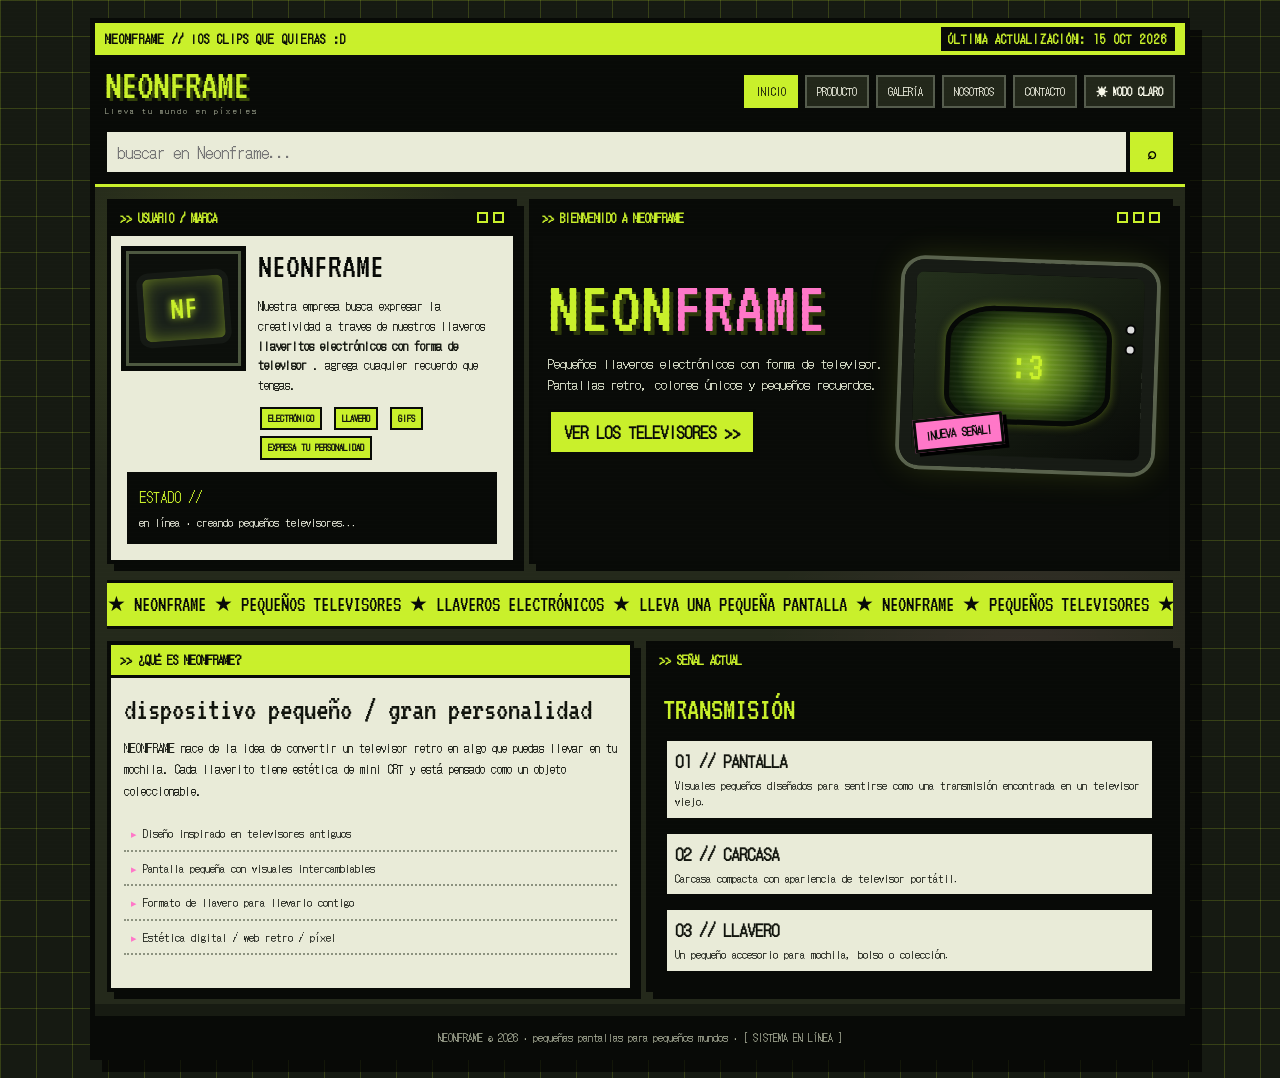
==== commit 4df8007d: "blesh" ====
--- a/index.html
+++ b/index.html
@@ -1216,11 +1216,11 @@
 <div class="topline">
 
   <span>
-    NEONFRAME // ELECTRÓNICA PERSONAL
+    NEONFRAME // lOS CLIPS QUE QUIERAS :D
   </span>
 
   <span>
-    ÚLTIMA ACTUALIZACIÓN: 19 OCT 2026
+    ÚLTIMA ACTUALIZACIÓN: 15 OCT 2026
   </span>
 
 </div>
@@ -1237,7 +1237,7 @@
     NEONFRAME
 
     <small>
-      pantallas pequeñas · pequeños amigos
+      Lleva tu mundo en píxeles
     </small>
 
   </div>
@@ -1353,14 +1353,13 @@
 
           <p>
 
-            Una mini empresa dedicada a crear
+            Nuestra empresa busca expresar la creatividad a traves de nuestros llaveros
 
             <b>
               llaveritos electrónicos con forma de televisor
             </b>.
 
-            Pequeñas pantallas para llevar tu mundo contigo.
-
+            agrega cuaquier recuerdo que tengas.
           </p>
 
 
@@ -1373,11 +1372,11 @@
           </span>
 
           <span class="tag">
-            CRT
+            GIFS
           </span>
 
           <span class="tag">
-            HECHO A MANO
+            EXPRESA TU PERSONALIDAD
           </span>
 
         </div>
@@ -1745,6 +1744,7 @@
             Nuestro concepto principal:
             un pequeño televisor electrónico
             convertido en llavero.
+            El usuario conecta el llavero al teléfono por Bluetooth y elige un GIF, una animación pixel art o un diseño propio. Después, lo envía a la pantalla.
 
             <br><br>
 
@@ -2010,7 +2010,7 @@
         >
 
           <img
-            src="neo.jpg"
+            src="publi.jpg"
             alt="Referencia de llaveros TV de NEONFRAME"
 
             style="
